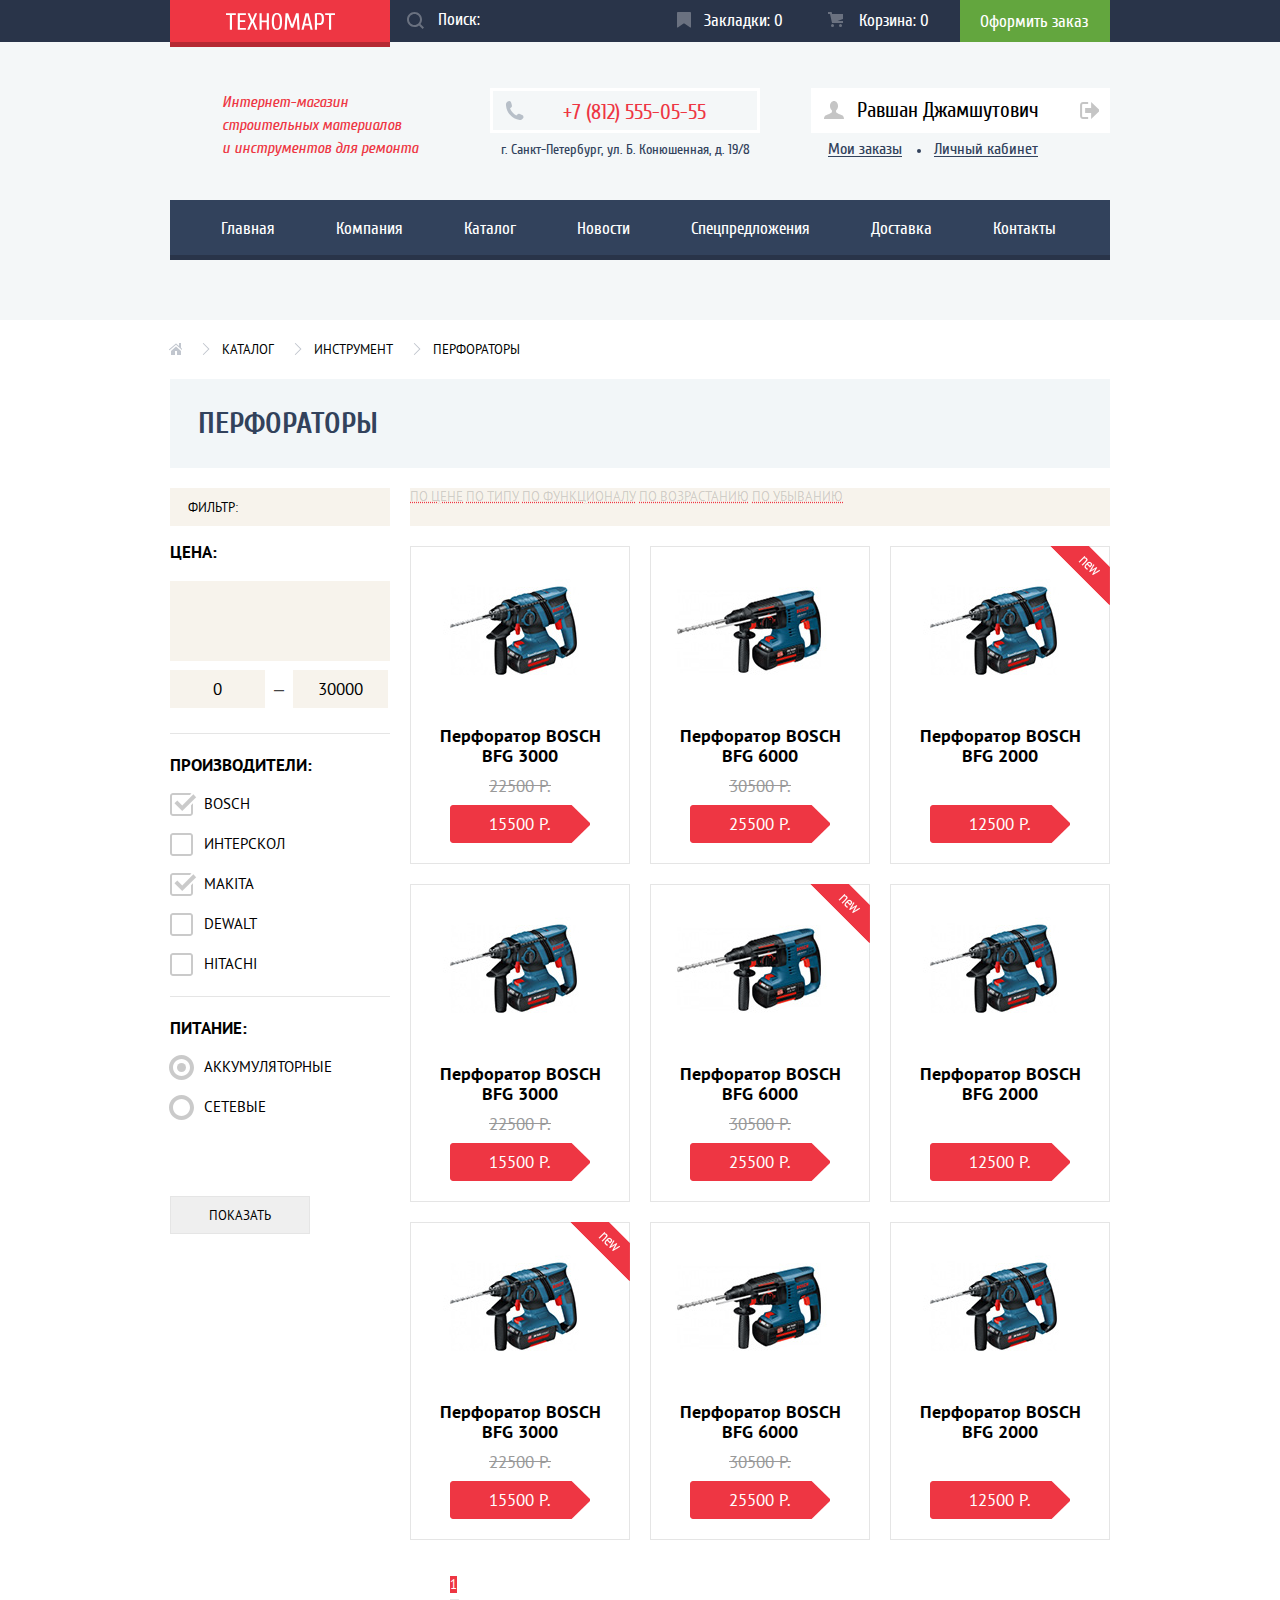
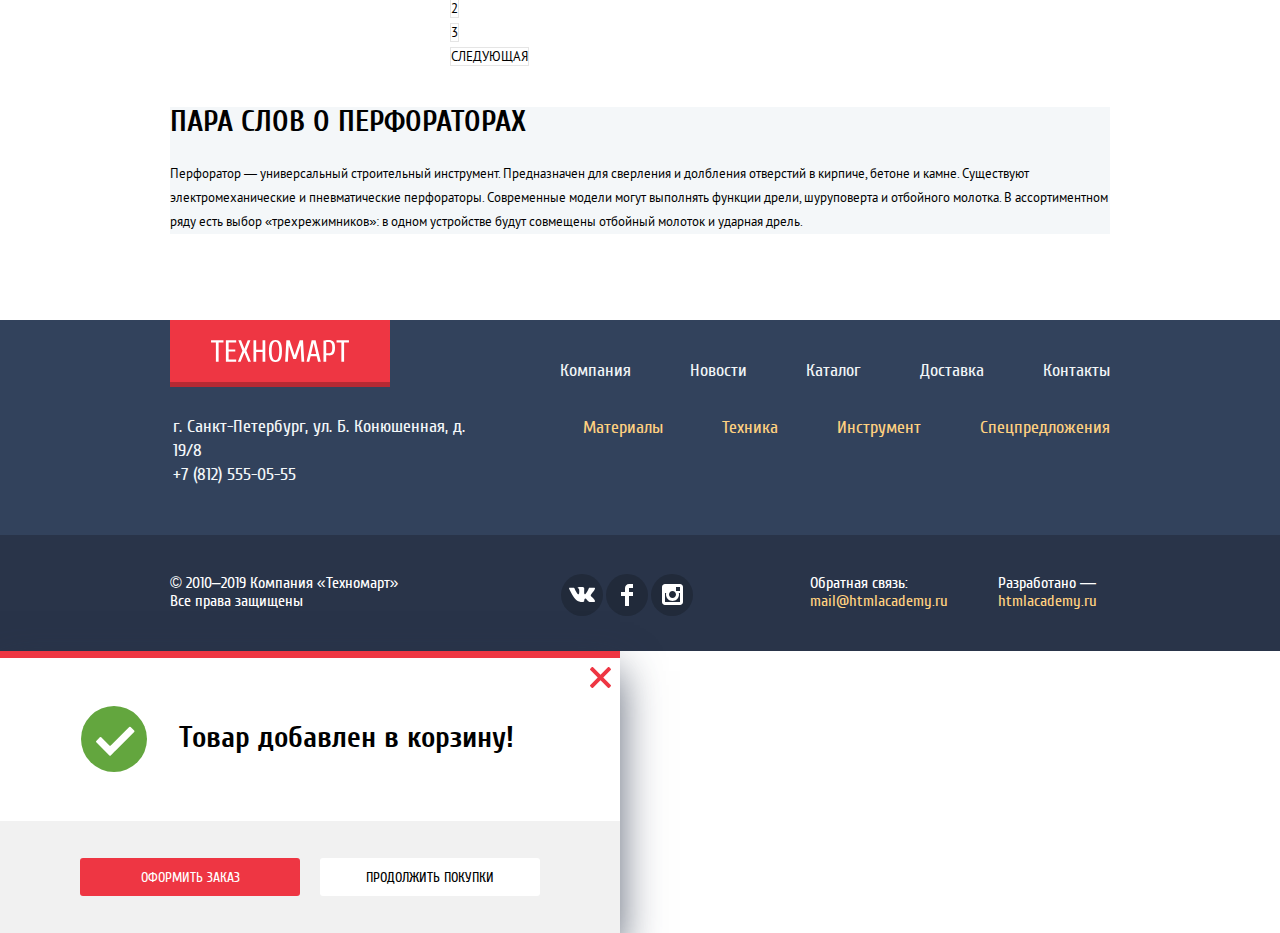
==== inner.html @ 09738af6 "Добавлено оформление декоративных элементов" ====
<!DOCTYPE html>
<html lang="ru">
    <head>
        <meta charset="utf-8">
        <title>HTML Academy: Техномарт</title>
        <link href="css/normalize.css" rel="stylesheet">
        <link href="css/style.css" rel="stylesheet">
    </head>
    <body>
        <header class="main-header">
            <div class="header-wrapper-top">
                <div class="columns container">
                    <a class="logo header-logo" href="index.html"><img class="logo" src="img/logo-technomart.svg" width="109" height="19" alt="Логотип Техномарта"></a>
                
                    <form class="search" action="https://echo.htmlacademy.ru/courses" method="get">
                        <label class="visually-hidden" for="search">Поиск:</label>
                        <input class="search-input" type="text" name="search" id="search" placeholder="Поиск:">
                        <svg class="search-icon" version="1.1" xmlns="http://www.w3.org/2000/svg" xmlns:xlink="http://www.w3.org/1999/xlink" x="0px" y="0px" width="17px"
                            height="17px" viewBox="0 0 17 17" enable-background="new 0 0 17 17" xml:space="preserve">
                            <g id="Layer_1">
                            </g>
                            <g id="Layer_2">
                                <path fill="#ffffff" d="M17,15.586l-3.542-3.542C14.421,10.782,15,9.21,15,7.5C15,3.358,11.643,0,7.5,0C3.358,0,0,3.358,0,7.5
                                C0,11.643,3.358,15,7.5,15c1.71,0,3.282-0.579,4.544-1.542L15.586,17L17,15.586z M2,7.5C2,4.467,4.467,2,7.5,2
                                C10.532,2,13,4.467,13,7.5c0,3.032-2.468,5.5-5.5,5.5C4.467,13,2,10.532,2,7.5z"/>
                            </g>
                        </svg>
                        <button class="visually-hidden" type="submit">Отправить</button>
                    </form>
                
                    <ul class="cart-list">
                        <li class="bookmarks"><a href="#">Закладки: 0</a></li>
                        <li class="cart"><a href="#">Корзина: 0</a></li>
                        <li class="order"><a href="#">Оформить заказ</a></li>
                    </ul>
                </div>
            </div>
            
            <div class="container">
                <div class="header-wrapper-middle">
                    <p class="site-title">Интернет-магазин строительных материалов<br> и инструментов для ремонта</p>
                    <div class="header-contacts">
                        <a class="header-phone-number" href="+78125550555">+7 (812) 555-05-55</a>
                        <p class="header-address">г. Санкт-Петербург, ул. Б. Конюшенная, д. 19/8</p>
                    </div>
                    <div class="user-navigation">
                        <a class="user-login" href="#"><span class="visually-hidden">Войти</span></a>
                        <a class="user-name" href="#">Равшан Джамшутович</a>
                        <a class="user-logout" href="#"><span class="visually-hidden">Выйти</span></a>
                        <a class="header-orders" href="#">Мои заказы</a>
                        <a class="header-account" href="#">Личный кабинет</a>
                    </div>
                </div>
            
                <nav class="main-nav">
                    <ul class="main-nav-list">
                        <li><a href="index.html">Главная</a></li>
                        <li><a href="#">Компания</a></li>
                        <li><a href="inner.html">Каталог</a></li>
                        <li><a href="#">Новости</a></li>
                        <li><a href="#">Спецпредложения</a></li>
                        <li><a href="#">Доставка</a></li>
                        <li><a href="#">Контакты</a></li>
                    </ul>
                </nav>
            </div>
        </header>

        <main class="container">
            <div class="page-title-wrapper">
                <h1 class="page-title">Перфораторы</h1>
                <ul class="breadcrumbs">
                    <li><a class="breadcrumbs-main-page" href="index.html"><span class="visually-hidden">Главная</span></a></li>
                    <li><a href="inner.html">Каталог</a></li>
                    <li><a href="#">Инструмент</a></li>
                    <li class="breadcrumbs-current"><a href="#">Перфораторы</a></li>
                </ul>
            </div>
            
            <div class="columns">
                <section class="filters">
                    <h2 class="visually-hidden">Фильтр товаров</h2>
                    <form class="filter" action="https://echo.htmlacademy.ru/courses" method="get">
                        <p class="filter-title">Фильтр:</p>
                
                        <fieldset>
                            <legend class="filter-price-title">Цена:</legend>
                            <div class="price-range">
                                <div class="price-line"></div>
                                <div class="price-min"></div>
                                <div class="price-max"></div>
                            </div>
                            <input class="price-min" type="text" name="price-min" value="0">
                            <span>&ndash;</span>
                            <input class="price-max" type="text" name="price-max" value="30000">
                        </fieldset>
                        
                        <fieldset>
                            <legend>Производители:</legend>
                            <ul>
                                <li class="filter-option">
                                    <input class="visually-hidden filter-input filter-input-checkbox" id="bosch" type="checkbox" name="bosch" checked> 
                                    <label for="bosch">BOSCH</label>  
                                </li>
                                <li class="filter-option">
                                    <input class="visually-hidden filter-input filter-input-checkbox" id="interskol" type="checkbox" name="interskol">
                                    <label for="interskol">ИНТЕРСКОЛ</label>
                                </li>
                                <li class="filter-option">
                                    <input class="visually-hidden filter-input filter-input-checkbox" id="makita" type="checkbox" name="makita" checked>
                                    <label for="makita">MAKITA</label>
                                </li>
                                <li class="filter-option">
                                    <input class="visually-hidden filter-input filter-input-checkbox" id="dewalt" type="checkbox" name="dewalt">
                                    <label for="dewalt">Dewalt</label>
                                </li>
                                <li class="filter-option">
                                    <input class="visually-hidden filter-input filter-input-checkbox" id="hitachi" type="checkbox" name="hitachi">
                                    <label for="hitachi">Hitachi</label>
                                </li>
                            </ul>
                        </fieldset>
                
                        <fieldset>
                            <legend>Питание:</legend>
                            <ul>
                                <li class="filter-option">
                                    <input class="visually-hidden filter-input filter-input-radio" id="battery" type="radio" name="power" value="battery" checked>
                                    <label for="battery">Аккумуляторные</label>
                                </li>
                                <li class="filter-option">
                                    <input class="visually-hidden filter-input filter-input-radio" id="electric" type="radio" name="power" value="electric">
                                    <label for="electric">Сетевые</label>
                                </li>
                            </ul>
                        </fieldset>
                
                        <button class="filter-button" type="submit">Показать</button>
                    </form>
                </section>

                <section class="catalog">
                    <h2 class="visually-hidden">Список перфораторов</h2>
                    <div class="sort">

                        <a href="#">По цене</a>
                        <a href="#">По типу</a>
                        <a href="#">По функционалу</a>
                        <a href="#">По возрастанию</a>
                        <a href="#">По убыванию</a>
                    </div>

                    <ul class="catalog-items-list">
                        <li class="catalog-item">
                            <h3 class="catalog-item-title">Перфоратор BOSCH BFG 3000</h3>
                            <img src="img/perforator_2.jpg" width="218" height="170" alt="Перфоратор BOSCH BFG 3000">
                            <p class="catalog-item-discount">22500 Р.</p>
                            <p class="catalog-item-price">15500 Р.</p>
                            
                            <div class="actions"> 
                                <a class="buy" href="#">Купить</a>
                                <a class="bookmark" href="#">В закладки</a>
                            </div>
                        </li>
                        <li class="catalog-item">
                            <h3 class="catalog-item-title">Перфоратор BOSCH BFG 6000</h3>
                            <img src="img/perforator_3.jpg" width="218" height="170" alt="Перфоратор BOSCH BFG 6000">
                            <p class="catalog-item-discount">30500 Р.</p>
                            <p class="catalog-item-price">25500 Р.</p>
                            <div class="actions"> 
                                <a class="buy" href="#">Купить</a>
                                <a class="bookmark" href="#">В закладки</a>
                            </div>
                        </li>
                        <li class="catalog-item">
                            <h3 class="catalog-item-title">Перфоратор BOSCH BFG 2000</h3>
                            <img src="img/perforator_4.jpg" width="218" height="170" alt="Перфоратор BOSCH BFG 2000">
                            <p class="catalog-item-discount"></p>
                            <p class="catalog-item-price">12500 Р.</p>
                            <div class="flag-new"></div>
                            <div class="actions"> 
                                <a class="buy" href="#">Купить</a>
                                <a class="bookmark" href="#">В закладки</a>
                            </div>
                        </li>
                        <li class="catalog-item">
                            <h3 class="catalog-item-title">Перфоратор BOSCH BFG 3000</h3>
                            <img src="img/perforator_2.jpg" width="218" height="170" alt="Перфоратор BOSCH BFG 3000">
                            <p class="catalog-item-discount">22500 Р.</p>
                            <p class="catalog-item-price">15500 Р.</p>
                            <div class="actions"> 
                                <a class="buy" href="#">Купить</a>
                                <a class="bookmark" href="#">В закладки</a>
                            </div>
                        </li>
                        <li class="catalog-item">
                            <h3 class="catalog-item-title">Перфоратор BOSCH BFG 6000</h3>
                            <img src="img/perforator_3.jpg" width="218" height="170" alt="Перфоратор BOSCH BFG 6000">
                            <p class="catalog-item-discount">30500 Р.</p>
                            <p class="catalog-item-price">25500 Р.</p>
                            <div class="flag-new"></div>
                            <div class="actions"> 
                                <a class="buy" href="#">Купить</a>
                                <a class="bookmark" href="#">В закладки</a>
                            </div>
                        </li>
                        <li class="catalog-item">
                            <h3 class="catalog-item-title">Перфоратор BOSCH BFG 2000</h3>
                            <img src="img/perforator_4.jpg" width="218" height="170" alt="Перфоратор BOSCH BFG 2000">
                            <p class="catalog-item-discount"></p>
                            <p class="catalog-item-price">12500 Р.</p>
                            <div class="actions"> 
                                <a class="buy" href="#">Купить</a>
                                <a class="bookmark" href="#">В закладки</a>
                            </div>
                        </li>
                        <li class="catalog-item">
                            <h3 class="catalog-item-title">Перфоратор BOSCH BFG 3000</h3>
                            <img src="img/perforator_2.jpg" width="218" height="170" alt="Перфоратор BOSCH BFG 3000">
                            <p class="catalog-item-discount">22500 Р.</p>
                            <p class="catalog-item-price">15500 Р.</p>
                            <div class="flag-new"></div>
                            <div class="actions"> 
                                <a class="buy" href="#">Купить</a>
                                <a class="bookmark" href="#">В закладки</a>
                            </div>
                        </li>
                        <li class="catalog-item">
                            <h3 class="catalog-item-title">Перфоратор BOSCH BFG 6000</h3>
                            <img src="img/perforator_3.jpg" width="218" height="170" alt="Перфоратор BOSCH BFG 6000">
                            <p class="catalog-item-discount">30500 Р.</p>
                            <p class="catalog-item-price">25500 Р.</p>
                            <div class="actions"> 
                                <a class="buy" href="#">Купить</a>
                                <a class="bookmark" href="#">В закладки</a>
                            </div>
                        </li>
                        <li class="catalog-item">
                            <h3 class="catalog-item-title">Перфоратор BOSCH BFG 2000</h3>
                            <img src="img/perforator_4.jpg" width="218" height="170" alt="Перфоратор BOSCH BFG 2000">
                            <p class="catalog-item-discount"></p>
                            <p class="catalog-item-price">12500 Р.</p>
                            <div class="actions"> 
                                <a class="buy" href="#">Купить</a>
                                <a class="bookmark" href="#">В закладки</a>
                            </div>
                        </li>
                    </ul>
                    <ul class="pagination-list">
                        <li class="pagination-item pagination-item-current"><a>1</a></li class="pagination-item">
                        <li class="pagination-item"><a href="#">2</a></li>
                        <li class="pagination-item"><a href="#">3</a></li>
                        <li class="pagination-item"><a href="#">Следующая</a></li>
                    </ul>
                </section>
            </div>
            
            <section class="about-product">
                <h2>Пара слов о перфораторах</h2>
                <p>
                    Перфоратор — универсальный строительный инструмент. Предназначен для сверления и долбления отверстий в кирпиче, бетоне и камне.
                    Существуют электромеханические и пневматические перфораторы. Современные модели могут выполнять функции дрели, 
                    шуруповерта и отбойного молотка. В ассортиментном ряду есть выбор «трехрежимников»: в одном устройстве будут совмещены отбойный молоток и ударная дрель.
                </p>
            </section>
        </main>

        <footer class="main-footer">
            <div class="main-footer-wrapper container">
                <div class="footer-wrapper-top">
                    <img class="logo footer-logo" src="img/logo-technomart.svg" width="138" height="23" alt="Логотип Техномарта">
                    <ul class="footer-navigation">
                        <li><a href="#">Компания</a></li>
                        <li><a href="#">Новости</a></li>
                        <li><a href="inner.html">Каталог</a></li>
                        <li><a href="#">Доставка</a></li>
                        <li><a href="#">Контакты</a></li>
                    </ul>
                </div>
            
                <div class="footer-wrapper-middle">
                    <p class="footer-contacts">
                        г. Санкт-Петербург, ул. Б. Конюшенная, д. 19/8<br>
                        <a href="+78125550555">+7 (812) 555-05-55</a>
                    </p>
                    <ul class="footer-offers">
                        <li><a href="#">Материалы</a></li>
                        <li><a href="#">Техника</a></li>
                        <li><a href="#">Инструмент</a></li>
                        <li><a href="#">Спецпредложения</a></li>
                    </ul>
                </div>
            </div>
            
            <div class="footer-wrapper-bottom">
                <div class="container">
                    <p class="footer-copyright">
                        © 2010–2019 Компания «Техномарт»
                        Все права защищены
                    </p>
                    <ul class="footer-social-list">
                        <li>
                            <a class="social-button" href="#">
                                <span class="visually-hidden">Вконтакте</span>
                                <svg version="1.1" id="Layer_1" xmlns="http://www.w3.org/2000/svg" xmlns:xlink="http://www.w3.org/1999/xlink" x="0px" y="0px"
                                    width="26px" height="15px" viewBox="0 0 26 15" enable-background="new 0 0 26 15" xml:space="preserve">
                                    <path fill="#FFFFFF" d="M16.138,11.51c0.956-0.309,2.18,2.04,3.483,2.939c0.978,0.681,1.727,0.534,1.727,0.534l3.473-0.05
                                    c0,0,1.815-0.112,0.957-1.554c-0.071-0.12-0.503-1.069-2.585-3.022c-2.177-2.043-1.882-1.712,0.739-5.244
                                    c1.597-2.153,2.236-3.468,2.036-4.028c-0.192-0.539-1.365-0.399-1.365-0.399L20.69,0.713c-0.381,0.001-0.704,0.119-0.851,0.515
                                    c-0.003,0.004-0.621,1.666-1.445,3.079c-1.741,2.989-2.436,3.148-2.724,2.961c-0.661-0.433-0.494-1.737-0.494-2.664
                                    c0-2.897,0.432-4.105-0.846-4.417c-0.427-0.104-0.739-0.172-1.828-0.182c-1.392-0.021-2.574,0-3.244,0.329
                                    c-0.445,0.223-0.786,0.712-0.579,0.74c0.26,0.035,0.843,0.16,1.155,0.586c0.401,0.552,0.389,1.789,0.389,1.789
                                    s0.229,3.411-0.54,3.834c-0.528,0.29-1.25-0.302-2.803-3.016C6.087,2.879,5.488,1.345,5.488,1.345S5.372,1.06,5.162,0.904
                                    C4.912,0.719,4.562,0.66,4.562,0.66L0.848,0.684c0,0-0.558,0.016-0.763,0.262C-0.097,1.164,0.07,1.614,0.07,1.614
                                    s2.909,6.881,6.203,10.347c3.02,3.182,6.452,2.971,6.452,2.971h1.555c0,0,0.469-0.054,0.709-0.312
                                    c0.224-0.24,0.214-0.691,0.214-0.691S15.172,11.82,16.138,11.51z"/>
                                </svg>
                            </a>
                        </li>
                        <li>
                            <a class="social-button" href="#">
                                <span class="visually-hidden">Фейсбук</span>
                                <svg version="1.1" id="Layer_2" xmlns="http://www.w3.org/2000/svg" xmlns:xlink="http://www.w3.org/1999/xlink" x="0px" y="0px"
                                    width="12px" height="22px" viewBox="0 0 12 22" enable-background="new 0 0 12 22" xml:space="preserve">
                                    <path fill="#FFFFFF" d="M12,4V0H8C5.791,0,4,1.791,4,4v4H0v4h4v10h4V12h4V8H8V4H12z"/>
                                </svg>
                            </a>
                        </li>
                        <li>
                            <a class="social-button" href="#">
                                <span class="visually-hidden">Инстаграм</span>
                                <svg version="1.1" id="Layer_1" xmlns="http://www.w3.org/2000/svg" xmlns:xlink="http://www.w3.org/1999/xlink" x="0px" y="0px"
                                        width="21px" height="21px" viewBox="0 0 21 21" enable-background="new 0 0 21 21" xml:space="preserve">
                                    <path fill="#FFFFFF" d="M18,0H3C1.35,0,0,1.35,0,3v15c0,1.65,1.35,3,3,3h15c1.65,0,3-1.35,3-3V3C21,1.35,19.65,0,18,0z M10.5,7
                                        c1.93,0,3.5,1.57,3.5,3.5S12.43,14,10.5,14S7,12.43,7,10.5S8.57,7,10.5,7z M18,18H3V9h1.181C4.067,9.482,4,9.983,4,10.5
                                        c0,3.59,2.91,6.5,6.5,6.5s6.5-2.91,6.5-6.5c0-0.517-0.066-1.018-0.181-1.5H18V18z M18,7h-4V3h4V7z"/>
                                </svg>
                            </a>
                        </li>
                    </ul>
                    <div class="columns">
                        <p class="footer-email">
                            Обратная связь:
                            <a class="footer-email" href="mailto:mail@htmlacademy.ru">mail@htmlacademy.ru</a>
                        </p>
                        <p class="footer-created">
                            Разработано —
                            <a class="footer-created" href="https://htmlacademy.ru/intensive/htmlcss">htmlacademy.ru</a>
                        </p>
                    </div>
                </div>
            </div>
        </footer>

        <section class="product-added">
            <h2>Товар добавлен в корзину!</h2>
            <div class="product-added-buttons">
                <a class="order-button" href="#">Оформить заказ</a>
                <a class="continue-button" href="#">Продолжить покупки</a>
            </div>
            <button class="close-button" type="button">
                <span class="visually-hidden">Закрыть</span>
            </button>
        </section>
    </body>
</html>
---- css/style.css ----
body {
    margin: 0;
    padding: 0;
  
    font-family: "PT Sans", Arial, sans-serif;
    font-size: 13px;
    line-height: 24px;
    color: #000000;
    
    background-color: #ffffff;
}

a {
    text-decoration: none;
}

img {
    max-width: 100%;
    height: auto;
}

.button {
    font-family: "Cuprum", Arial, sans-serif;
    font-size: 14px;
    line-height: 18px;
    text-align: center;
    color: #ffffff;
    text-transform: uppercase;
  
    background-color: #ee3643;
    border: none;
    border-radius: 3px;
}

.button:hover,
.button:focus {
    background-color: #ca2c37;
}

.button:active {
    background-color: #ba2732;
}

.visually-hidden:not(:focus):not(:active),
input[type="checkbox"].visually-hidden,
input[type="radio"].visually-hidden {
    position: absolute;

    width: 1px;
    height: 1px;
    margin: -1px;
    padding: 0;

    border: 0;
    
    clip: rect(0 0 0 0);
    overflow: hidden;
}

.main-header {
    display: flex;
    flex-direction: column;
    justify-content: space-between;

    font-family: "Cuprum", Arial, sans-serif;
    font-size: 17px;
    line-height: 18px;
    color: #ffffff;

    background-color: #f4f7f8;
}

.container {
    width: 940px;
    margin: 0 auto;
    padding: 0 10px;
}

.columns {
    display: flex;
    justify-content: space-between;
}

.header-wrapper-top {
    min-height: 42px;
    margin-bottom: 46px;

    background-color: #293449;
}

.header-logo {
    width: 220px;
    height: 29px;
    padding-top: 13px;

    text-align: center;

    background-color: #ee3643;
    box-shadow: 0px 5px 0 0 #b52933;
}

.header-logo:hover,
.header-logo:focus {
    background-color: #ca2c37;
    box-shadow: 0px 5px 0 0 #9a212a;
}

.header-logo:active {
    background-color: #ba2732;
    box-shadow: 0px 5px 0 0 #8e1e26;
}

.search {
    position: relative;

    flex-grow: 1;

    background-color: #293449;
}

.search-icon {
    position: absolute;
    top: 12px;
    left: 17px;

    opacity: 0.3;
}

.search-input:hover ~ .search-icon {
    opacity: 1;
}

.search-input:focus ~ .search-icon path,
.search-input:active ~ .search-icon path {
    fill: #ee3643;
    opacity: 1;
} 

.search input[type="text"]::placeholder {
    color: #ffffff;
}

.search input[type="text"] {
    display: block;
    box-sizing: border-box;
    width: 100%;
    min-height: 40px;
    padding-left: 48px;

    background-color: #293449;
    border: none;
    outline: 0;
}

.search input[type="text"]:hover {
    background-color: #212a3a;
}

.search input[type="text"]:focus,
.search input[type="text"]:active {
    color: #000000;

    background-color: #ffffff;
}

.cart-list {
    display: flex;
    flex-wrap: wrap;
    width: 450px;
    margin: 0;
    margin-left: auto;
    padding: 0;
    
    list-style: none;
}

.cart-list a {
    color: #ffffff;
}

.bookmarks,
.cart {
    width: 150px;
}

.bookmarks--active,
.cart--active {
    background-color: #ee3643;
}

.bookmarks a,
.cart a {
    position: relative;

    display: block;
    box-sizing: border-box;
    width: 100%;
    padding-top: 12px;
    padding-bottom: 12px;
    padding-left: 44px;
}

.cart a {
    padding-left: 49px;
}

.bookmarks a:hover,
.bookmarks a:focus,
.cart a:hover,
.cart a:focus {
    background-color: #212a3a;
}

.bookmarks a:active,
.cart a:active {
    color: rgba(255, 255, 255, 0.6);

    background-color: #161d29;
}

.bookmarks a::before,
.cart a::before {
    content: "";

    position: absolute;
    
    opacity: 0.3;
}

.bookmarks a::before {
    left: 17px;

    width: 14px;
    height: 16px;
    
    background-image: url("../img/icon-bookmark.svg");
    background-position: 0 0;
    background-repeat: no-repeat;
}

.cart a::before {
    left: 18px;

    width: 15px;
    height: 15px;
    
    background-image: url("../img/icon-cart.svg");
    background-position: 0 0;
    background-repeat: no-repeat;
}

.bookmarks a:hover::before,
.bookmarks a:focus::before,
.cart a:hover::before,
.cart a:focus::before {
    opacity: 1;
}


.bookmarks a:active::before,
.cart a:active::before {
    opacity: 0.5;
}

.order {
    width: 150px;
    margin-left: auto;
}

.order a {
    display: block;
    box-sizing: border-box;
    width: 100%;
    padding-top: 13px;
    padding-right: 22px;
    padding-bottom: 11px;
    padding-left: 20px;

    text-align: center;

    background-color: #63a63e;
}

.order a:hover,
.order a:focus {
    background-color: #5fbb2d;
}

.order a:active {
    color: rgba(255, 255, 255, 0.5);

    background-color: #518534;
}

.header-wrapper-middle {
    display: flex;
    margin-bottom: 40px;
}

.site-title {
    width: 198px;
    margin: 0;
    margin-top: 3px;
    margin-right: 70px;
    margin-left: 52px;
    padding: 0;

    font-style: italic;
    font-size: 16px;
    line-height: 23px;
    color: #ee3643;
}

.header-contacts {
    width: 270px;
}

.header-phone-number {
    position: relative;

    display: block;
    width: 194px;
    padding-top: 11px;
    padding-bottom: 7px;
    padding-left: 70px;

    font-size: 21px;
    line-height: 21px;
    color: #ee3643;
    
    border: 3px solid #ffffff;
}

.header-phone-number::before {
    content: "";

    position: absolute;
    top: 10px;
    left: 12px;

    width: 19px;
    height: 19px;
    

    background-image: url("../img/icon-phone.svg");
    background-position: 0 0;
    background-repeat: no-repeat;
}

.header-address {
    margin: 0;
    margin-top: 8px;

    font-size: 14px;
    text-align: center;
    color: #32425c;
}

.user-login-list {
    display: flex;
    flex-wrap: wrap;
    width: 281px;
    margin: 0;
    margin-bottom: auto;
    margin-left: auto;
    padding: 0;

    list-style: none;
}

.user-login-list li {
    margin-bottom: 10px;
}

.user-login-list .login {
    position: relative;

    width: 121px;
    margin-right: 10px;

    background-color: #ffffff;
}

.user-login-list .logon {
    width: 150px;

    background-color: #ffffff;
}

.user-login-list a {
    display: block;
    box-sizing: border-box;
    width: 100%;
    padding-top: 12px;
    padding-bottom: 12px;
    
    font-size: 21px;
    line-height: 21px;
    color: #000000;   
}

.login-link {
    padding-left: 48px;
}

.logon-link {
    text-align: center;
}

.user-login-list a:hover,
.user-login-list a:focus {
    color: #ee3643;
}

.user-login-list a:active {
    color: rgba(0, 0, 0, 0.3);
}

.login-icon {
    position: absolute;
    top: 14px;
    left: 14px;

    width: 20px;
    height: 17px;
}

.login-link:hover ~ .login-icon path,
.login-link:hover ~ .login-icon polygon,
.login-link:focus ~ .login-icon polygon,
.login-link:focus ~ .login-icon path {
    fill: #32425c;
}

.login-link:active ~ .login-icon path,
.login-link:active ~ .login-icon polygon{
    fill: #c5c5c5;    
}

.user-navigation {
    position: relative;

    width: 299px;
    margin-left: auto;
}

.user-login {
    position: absolute;
    top: 13px;
    left: 13px;
    z-index: 1;

    display: block;
    width: 20px;
    height: 18px;

    background-image: url("data:image/svg+xml,%3Csvg version='1.1' id='Layer_2' xmlns='http://www.w3.org/2000/svg' xmlns:xlink='http://www.w3.org/1999/xlink' x='0px' y='0px' width='20px' height='18px' viewBox='0 0 20 18' enable-background='new 0 0 20 18' xml:space='preserve'%3E%3Cpath fill='%23c5c5c5' d='M17.881,14.166c-2.144-0.735-4.256-1.666-5.207-2.39c-0.657-0.501-0.77-1.618-0.517-2.415 c1.118-0.903,1.864-2.477,1.864-4.278C14.021,2.276,12.221,0,10,0S5.979,2.276,5.979,5.083c0,1.801,0.746,3.374,1.863,4.277 c0.253,0.798,0.141,1.915-0.517,2.416c-0.95,0.724-3.063,1.654-5.207,2.39S0,18,0,18h20C20,18,20.025,14.901,17.881,14.166z'/%3E%3C/svg%3E");
    background-position: 0 0;
    background-repeat: no-repeat;
}

.user-login:hover,
.user-login:focus {
    background-image: url("data:image/svg+xml,%3Csvg version='1.1' id='Layer_2' xmlns='http://www.w3.org/2000/svg' xmlns:xlink='http://www.w3.org/1999/xlink' x='0px' y='0px' width='20px' height='18px' viewBox='0 0 20 18' enable-background='new 0 0 20 18' xml:space='preserve'%3E%3Cpath fill='%2332425C' d='M17.881,14.166c-2.144-0.735-4.256-1.666-5.207-2.39c-0.657-0.501-0.77-1.618-0.517-2.415 c1.118-0.903,1.864-2.477,1.864-4.278C14.021,2.276,12.221,0,10,0S5.979,2.276,5.979,5.083c0,1.801,0.746,3.374,1.863,4.277 c0.253,0.798,0.141,1.915-0.517,2.416c-0.95,0.724-3.063,1.654-5.207,2.39S0,18,0,18h20C20,18,20.025,14.901,17.881,14.166z'/%3E%3C/svg%3E");
    
}


.user-login:active {
    background-image: url("data:image/svg+xml,%3Csvg version='1.1' id='Layer_2' xmlns='http://www.w3.org/2000/svg' xmlns:xlink='http://www.w3.org/1999/xlink' x='0px' y='0px' width='20px' height='18px' viewBox='0 0 20 18' enable-background='new 0 0 20 18' xml:space='preserve'%3E%3Cpath fill='%23c5c5c5' d='M17.881,14.166c-2.144-0.735-4.256-1.666-5.207-2.39c-0.657-0.501-0.77-1.618-0.517-2.415 c1.118-0.903,1.864-2.477,1.864-4.278C14.021,2.276,12.221,0,10,0S5.979,2.276,5.979,5.083c0,1.801,0.746,3.374,1.863,4.277 c0.253,0.798,0.141,1.915-0.517,2.416c-0.95,0.724-3.063,1.654-5.207,2.39S0,18,0,18h20C20,18,20.025,14.901,17.881,14.166z'/%3E%3C/svg%3E");
    
}

.user-name {
    display: block;
    box-sizing: border-box;
    min-width: 299px;
    min-height: 45px;
    margin-bottom: 6px;
    padding-top: 12px;
    padding-bottom: 11px;
    padding-left: 46px;
    
    font-size: 21px;
    line-height: 21px;
    color: #000000;

    background-color: #ffffff;
}

.user-name:focus,
.user-name:active {
    color: rgba(0, 0, 0, 0.3);
}

.user-logout {
    position: absolute;
    top: 14px;
    right: 11px;
    z-index: 1;

    display: block;
    width: 20px;
    height: 18px;

    background-image: url("data:image/svg+xml,%3Csvg xmlns='http://www.w3.org/2000/svg' width='21' height='17' viewBox='0 0 21 17'%3E%3Cg fill='%23c5c5c5'%3E%3Cpath fill='%23c5c5c5' d='M21 8.5L12.125 0v6h-6v5h6v6z'/%3E%3Cpath fill='%23c5c5c5' d='M3.106 13.952V3.048c.018-.376.171-1.057 1.01-1.057h5.027V0H4.116C1.938 0 1.112 1.81 1.087 3.027v10.946C1.112 15.189 1.938 17 4.116 17h5.027v-1.99H4.116c-.839 0-.992-.683-1.01-1.058z'/%3E%3C/g%3E%3C/svg%3E%0A");
    background-position: 0 0;
    background-repeat: no-repeat;
}

.user-logout:hover,
.user-logout:focus {
    background-image: url("data:image/svg+xml,%3Csvg xmlns='http://www.w3.org/2000/svg' width='21' height='17' viewBox='0 0 21 17'%3E%3Cg fill='%2332425C'%3E%3Cpath fill='%2332425C' d='M21 8.5L12.125 0v6h-6v5h6v6z'/%3E%3Cpath fill='%2332425C' d='M3.106 13.952V3.048c.018-.376.171-1.057 1.01-1.057h5.027V0H4.116C1.938 0 1.112 1.81 1.087 3.027v10.946C1.112 15.189 1.938 17 4.116 17h5.027v-1.99H4.116c-.839 0-.992-.683-1.01-1.058z'/%3E%3C/g%3E%3C/svg%3E%0A");
}

.user-logout:active {
    background-image: url("data:image/svg+xml,%3Csvg xmlns='http://www.w3.org/2000/svg' width='21' height='17' viewBox='0 0 21 17'%3E%3Cg fill='%23c5c5c5'%3E%3Cpath fill='%23c5c5c5' d='M21 8.5L12.125 0v6h-6v5h6v6z'/%3E%3Cpath fill='%23c5c5c5' d='M3.106 13.952V3.048c.018-.376.171-1.057 1.01-1.057h5.027V0H4.116C1.938 0 1.112 1.81 1.087 3.027v10.946C1.112 15.189 1.938 17 4.116 17h5.027v-1.99H4.116c-.839 0-.992-.683-1.01-1.058z'/%3E%3C/g%3E%3C/svg%3E%0A");
}

.header-orders,
.header-account {
    position: relative;

    display: inline-block;
    vertical-align: middle;
    margin-top: 2px;
    margin-right: 11px;
    margin-left: 17px;

    font-size: 16px;
    line-height: 14px;
    color: #32425c;
    /* text-decoration: underline; */
    border-bottom: 1px solid #32425c;
}

.header-orders:hover,
.header-orders:focus,
.header-account:hover,
.header-account:focus {
    color: #ee3643;
    border-bottom: 1px solid #ee3643;
}

.header-orders:active,
.header-account:active {
    color: rgba(50, 66, 92, 0.3);
    border-bottom: 1px solid rgba(50, 66, 92, 0.3);
}

.header-orders::after {
    content: "";

    position: absolute;
    top: 7px;
    right: -19px;

    width: 4px;
    height: 4px;

    background-color: #32425c;
    border-radius: 50%;

}

.main-nav {
    margin-bottom: 60px;

    background-color: #32425c;
    box-shadow: 0px -5px 0 0 #293449 inset;
}

.main-nav-list {
    display: flex;
    justify-content: space-between;
    margin: 0;
    padding: 0;
    padding-right: 23px;
    padding-left: 20px;

    list-style: none;
}

.main-nav-list li {
    flex-grow: 1;
    flex-shrink: 1;
    flex-basis: auto;
}

.main-nav-list a {
    display: block;
    width: 100%;
    padding-top: 20px;
    padding-bottom: 22px;

    text-align: center;
    color: #ffffff;
}

.main-nav-list li:hover,
.main-nav-list li:focus {
    background-color: #293449;
}

.main-nav-list li:active {
    color: rgba(255, 255, 255, 0.5);

    background-color: #1d2739;
}

.promo {
    font-family: "Cuprum", Arial, sans-serif;
    color: #ffffff;
}

.promo-list {
    list-style: none;
}

.promo-item {
    width: 300px;
    height: 123px;

    font-weight: bold;
    font-size: 24px;
    line-height: 30px;   
}

.promo-item a{
    vertical-align: middle;

    font-size: 14px;
    line-height: 18px;
    text-align: center;
    color: #ffffff;
    text-transform: uppercase;
    
    background-color: rgba(0, 0, 0, 0.1);
    border-radius: 2px;
}

.promo-materials {
    background-color: #ffbf47;
    background-image: url("../img/icon-1.svg");
    background-position: 0 50px;
    background-repeat: no-repeat;
}

.promo-instrument {
    background-color: #3bbce3;
    background-image: url("../img/icon-2.svg");
    background-position: 0 50px;
    background-repeat: no-repeat;
}

.promo-for-build {
    background-color: #dc91d8;
    background-image: url("../img/icon-3.svg");
    background-position: 0 50px;
    background-repeat: no-repeat;
}

.promo-sale {
    background-color: #8ed78f;
    background-image: url("../img/icon-4.svg");
    background-position: 0 50px;
    background-repeat: no-repeat;
}

.promo-delivery {
    background-color: #ffc047;
    background-image: url("../img/icon-5.svg");
    background-position: 0 50px;
    background-repeat: no-repeat;
}

.slide {
    font-family: "Cuprum", Arial, sans-serif;
    color: #ffffff;

    background-color: #685c53;
}

.slide h3 {
    font-weight: bold;
    font-size: 36px;
    line-height: 36px;
    text-transform: uppercase;
}

.slide p {
    font-size: 18px;
}

.popular-products h2,
.popular-vendors h2 {
    font-family: "Cuprum", Arial, sans-serif;
    font-size: 30px;
    line-height: 30px;
    color: #32425c;
    text-transform: uppercase;

    background-color: #f9f5f0;
}

.popular-vendors-list {
    list-style: none;
}

.popular-vendor-item {
    border: 1px solid #e5e5e5;
}
.popular-vendor-item:hover,
.popular-vendor-item:focus {
    box-shadow: 0px 10px 25px 0 rgba(41, 52, 73, 0.5);
}

.popular-vendor-item:active {
    box-shadow: 0px 4px 10px 0 rgba(41, 52, 73, 0.5);
}

.popular-vendor-item:active img {
    opacity: 0.3;
}

.services {
    margin-bottom: 82px;

    background-color: #f4f7f9;
}

.services h2 {
    font-family: "Cuprum", Arial, sans-serif;
    font-size: 30px;
    line-height: 30px;
    text-transform: uppercase;
}

.services-list {
    width: 240px;

    list-style: none;
}

.services-item {
    vertical-align: middle;

    font-family: "Cuprum", Arial, sans-serif;
    font-weight: bold;
    font-size: 21px;
    line-height: 30px;
    text-align: center;
    color: #ffffff;

    background-color: #32425c;
}

.services-item:hover,
.services-item:focus {
    background-color: #293449;
}

.services-item:active {
    color: #32425c;

    background-color: #ffffff;
}

.service-wrapper-delivery {
    background-image: url("../img/delivery.png");
    background-position: 0 0;
    background-repeat: no-repeat;
}

.service-wrapper-guarantee {
    background-image: url("../img/guarantee.png");
    background-position: 0 0;
    background-repeat: no-repeat;
}

.service-wrapper-credit {
    background-image: url("../img/credit.png");
    background-position: 0 0;
    background-repeat: no-repeat;
}

.services h3 {
    font-family: "Cuprum", Arial, sans-serif;
    font-size: 36px;
    line-height: 36px;
    color: #32425c;
    text-transform: uppercase;
}

.delivery {
    width: 520px;
}

.delivery h2{
    margin: 0;
    margin-bottom: 26px;

    font-family: "Cuprum", Arial, sans-serif;
    font-size: 30px;
    line-height: 30px;
    text-transform: uppercase;
}

.delivery p {
    margin: 0;
    vertical-align: bottom;
}

.delivery p:first-of-type {
    margin-bottom: 24px;
}

.delivery-list {
    margin: 0;
    margin-top: 21px;
    margin-bottom: 36px;

    list-style: none;
}

.delivery li {
    margin-bottom: 20px;

    font-family: "Cuprum", Arial, sans-serif;
    font-size: 18px;
    line-height: 20px;
}

.delivery .button {
    display: block;
    width: 220px;
    min-height: 27px;
    padding-top: 11px;
}

.contacts {
    width: 300px;
}

.contacts h2 {
    margin: 0;
    margin-bottom: 27px;

    font-family: "Cuprum", Arial, sans-serif;
    font-size: 30px;
    line-height: 30px;
    color: #000000;
    text-transform: uppercase;
}

.contacts p {
    margin: 0;
    margin-bottom: 30px;
}

.contacts img {
    display: block;
}

.contacts .button {
    width: 300px;
    min-height: 38px;
    margin-top: 40px;
    padding: 0;
}

.page-title-wrapper {
    display: flex;
    flex-direction: column;

    margin-bottom: 20px;
}

.page-title {
    order: 1;

    margin: 0;
    padding: 30px 28px 29px;

    font-family: "Cuprum", Arial, sans-serif;
    font-size: 30px;
    line-height: 30px;
    color: #32425c;
    text-transform: uppercase;

    background-color: #f2f6f8;
}

.breadcrumbs {
    display: flex;
    justify-content: flex-start;
    flex-wrap: wrap;
    margin: 0;
    margin-top: 18px;
    margin-bottom: 17px;
    padding: 0;
    
    list-style: none;
}

.breadcrumbs li {
    position: relative;

    margin-right: 40px;
}

.breadcrumbs li:last-child {
    margin-right: 0;
}

.breadcrumbs li::after {
    content: "";

    position: absolute;
    top: 5px;
    right: -28px;

    width: 8px;
    height: 12px;

    background-image: url("../img/icon-right-small.svg");
    background-position: 0 0;
    background-repeat: no-repeat;
}

.breadcrumbs a {
    line-height: 18px;
    color: #000000;
    text-transform: uppercase;
}

.breadcrumbs-main-page {
    display: block;
    width: 14px;
    height: 12px;
    margin-top: 5px;
    margin-left: -2px;

    font-size: 0px;
    
    background-image: url("../img/icon-home.svg");
    background-position: 0 0;
    background-repeat: no-repeat;
}

.breadcrumbs-current::after {
    display: none;
}

.filters {
    width: 220px;
}

.filter-title {
    min-height: 27px;
    margin: 0;
    margin-bottom: 11px;
    padding-top: 11px;
    padding-left: 18px;
    
    line-height: 18px;
    text-transform: uppercase;

    background-color: #f7f3ec;
}

.filter fieldset {
    margin: 0;
    margin-bottom: 16px;
    padding: 0;

    border: none;
    border-bottom: 1px solid #e5e5e5;
}

.filter fieldset:last-of-type {
    margin-bottom: 57px;

    border: none;
}

.filter legend {
    margin-bottom: 14px;

    font-weight: bold;
    font-size: 17px;
    line-height: 30px;
    text-transform: uppercase;
}

.filter .filter-price-title {
    margin-bottom: 10px;
}

.price-range {
    width: 220px;
    height: 80px;
    margin-top: 4px;
    margin-bottom: 9px;

    background-color: #f7f3ec;
}

input.price-min,
input.price-max {
    width: 95px;
    min-height: 38px;
    margin-bottom: 25px;
    padding: 0;
    
    font-size: 17px;
    line-height: 18px;
    text-align: center;

    background-color: #f7f3ec;
    border: none;
}

.price-min + span {
    margin-right: 6px;
    margin-left: 6px;

    font-size: 18px;
    line-height: 18px;
    color: #444444;
}

.filter ul {
    margin: 0;
    padding: 0;

    font-size: 15px;
    line-height: 20px;

    list-style: none;
}

.filter-option {
    margin-bottom: 20px;
    padding-left: 34px;

    text-transform: uppercase;
}

.filter-option:last-child {
    margin-bottom: 22px;
}

.filter-option label {
    position: relative;

    display: block;

    cursor: pointer;
    user-select: none;
}

.filter-input:disabled + label {
    opacity: 0.4;
}

.filter-input-checkbox + label::before {
    content: "";

    position: absolute;
    top: -1px;
    left: -34px;

    width: 23px;
    height: 23px;

    background-image: url("../img/checkbox-off.svg");
    background-position: 0 0;
    background-repeat: no-repeat;
    opacity: 0.7;
}

.filter-input-checkbox:checked + label::before {
    content: "";

    position: absolute;
    top: -1px;
    left: -34px;

    width: 27px;
    height: 23px;

    background-image: url("../img/checkbox-on.svg");
    background-position: 0 0;
    background-repeat: no-repeat;
    opacity: 0.7;
}

.filter-input-radio + label::before {
    content: "";

    position: absolute;
    top: -2px;
    left: -35px;

    width: 25px;
    height: 25px;

    background-image: url("../img/radio-off.svg");
    background-position: 0 0;
    background-repeat: no-repeat;
    opacity: 0.7;
}

.filter-input-radio:checked + label::before {
    content: "";
    position: absolute;
    top: -2px;
    left: -35px;

    width: 25px;
    height: 25px;

    background-image: url("../img/radio-on.svg");
    background-position: 0 0;
    background-repeat: no-repeat;
    opacity: 0.7;
}

.filter-input-checkbox:disabled + label::before,
.filter-input-checkbox:checked:disabled + label::before,
.filter-input-radio:disabled + label::before,
.filter-input-radio:checked:disabled + label::before {
    opacity: 0.3;
}

.filter-input-checkbox:hover + label::before,
.filter-input-checkbox:focus + label::before,
.filter-input-checkbox:checked:hover + label::before,
.filter-input-checkbox:checked:focus + label::before,
.filter-input-radio:hover + label::before,
.filter-input-radio:focus + label::before,
.filter-input-radio:checked:hover + label::before,
.filter-input-radio:checked:focus + label::before {
    opacity: 1;
}

.filter-button {
    box-sizing: border-box;
    width: 140px;
    padding-top: 10px;
    padding-bottom: 8px;

    line-height: 18px;
    text-transform: uppercase;

    border: 1px solid #e5e5e5;
}

.sort {
    min-height: 38px;
    margin-bottom: 20px;

    line-height: 18px;
    text-transform: uppercase;

    background-color: #f7f3ec;
}

.sort p {
    margin: 0;
}

.sort a {
    text-decoration: underline;
    text-decoration-style: dotted;
    text-decoration-color: #ee3643;
    color: rgba(0, 0, 0, 0.18);
}

.sort a:hover,
.sort a:focus {
    color: #000000;
    text-decoration-style: solid;

}

.sort a:active {
    color: #ee3643;
    text-decoration: none;
}

.catalog {
    width: 700px;
}

.catalog-items-list {
    display: flex;
    flex-wrap: wrap;
    margin: 0;
    padding: 0;

    list-style: none;
}

.catalog-item {
    position: relative;

    display: flex;
    flex-direction: column;
    width: 218px;
    margin-right: 20px;
    margin-bottom: 20px;

    border: 1px solid #e5e5e5;
}

.catalog-item:nth-child(3n) {
    margin-right: 0;
}

.catalog-item:hover {
    box-shadow: 0px 10px 25px 0 rgba(41, 52, 73, 0.5);;
}

.catalog-item-title {
    min-height: 40px;
    margin: 0;
    margin-top: 9px;
    margin-bottom: 11px;
    padding: 0 25px;

    font-size: 18px;
    line-height: 20px;
    text-align: center;
}

.catalog-item img {
    order: -1;
    width: 218px;
    height: 170px;
} 

.catalog-item-discount,
.catalog-item-price {
    margin: 0;

    font-size: 17px;
    line-height: 18px;
    text-align: center;
}

.catalog-item-discount {
    min-height: 20px;
    
    color: #999999;
    text-decoration: line-through;
}

.catalog-item-price {
    position: relative;

    width: 80px;
    margin: 8px auto;
    margin-bottom: 20px;
    padding: 10px 30px;

    color: #ffffff;

    background-image: url("../img/red-button.svg");
    background-position: 0 0;
    background-repeat: no-repeat;
}

.catalog-item .flag-new {
    position: absolute;
    top: -1px;
    right: -1px;
    z-index: 20;
    
    width: 60px;
    height: 60px;
    
    text-indent: -1000px;
    overflow: hidden;

    background: url("../img/new-flag.png") no-repeat 0 0;
}

.catalog-item .actions {
    position: absolute;
    top: 0;
    left: 0;
    z-index: 10;
    
    width: 218px;
    height: 88px;
    padding: 40px 0;
    
    background-color: #ffffff;
}

.catalog-item .buy,
.catalog-item .bookmark {
    display: block;
    box-sizing: border-box;
    width: 135px;
    margin: 3px auto;
    
    font-family: "Cuprum", Arial, sans-serif;
    font-size: 14px;
    line-height: 18px;
    text-transform: uppercase;
    text-decoration: none;
}

.catalog-item .buy {
    position: relative;

    margin-bottom: 8px;
    padding-top: 11px;
    padding-bottom: 9px;
    padding-left: 49px;

    color: #ffffff;

    background-color: #63a63e;
    border-radius: 3px;
    box-shadow: 0px -3px 0 0 #367315 inset;
}

.catalog-item .buy:hover,
.catalog-item .buy:focus {
    background-color: #5fbb2d;
} 

.catalog-item .buy:active {
    background-color: #518534;
    box-shadow: none;
}

.catalog-item .buy::before {
    content: "";

    position: absolute;
    top: ;
    left: 14px;

    width: 15px;
    height: 15px;

    background-image: url("../img/icon-cart.svg");
    background-position: 0 0;
    background-repeat: no-repeat;
    opacity: 0.3;
}

.catalog-item .buy:hover::before,
.catalog-item .buy:focus::before,
.catalog-item .buy:active::before {
    opacity: 1;
}

.catalog-item .bookmark {
    box-sizing: border-box;
    padding-top: 8px;
    padding-bottom: 6px;
    padding-left: 3px;

    text-align: center;
    color: #32425c;

    border: 3px solid #63a63e;
    border-radius: 3px;
}

.catalog-item .bookmark:hover,
.catalog-item .bookmark:focus {
    border: 3px solid #32425c;
}

.catalog-item .bookmark:active {
    opacity: 0.3;
}

.catalog-item .actions {
    display: none;
}
  
.catalog-item:hover .actions {
    display: block;
}
  
.pagination-list {
    list-style: none;
}

.pagination-item a {
    text-align: center;
    color: #000000;
    text-transform: uppercase;
    
    border: 1px solid #e5e5e5;
}

.pagination-item a:hover,
.pagination-item a:focus {
    border: 1px solid #bdc6ca;
}

.pagination-item a:active {
    border: 1px solid #ee3643;
}

.pagination-item-current a {
    color: #ffffff;

    background-color: #ee3643;
    border: none;
}

.pagination-item-current a:hover,
.pagination-item-current a:focus,
.pagination-item-current a:active {
    color: #ffffff;

    background-color: #ee3643;
    border: none;
}

.about-product {
    background-color: #f4f7f9;
}

.about-product h2 {
    font-family: "Cuprum", Arial, sans-serif;
    font-size: 30px;
    line-height: 30px;
    text-transform: uppercase;
}

.main-footer {
    margin-top: 86px;

    font-family: "Cuprum", Arial, sans-serif;
    font-size: 18px;

    background-color: #32425c;
}

.main-footer-wrapper {
    display: flex;
    flex-direction: column;
}

.footer-wrapper-top {
    display: flex;
    justify-content: space-between;
    padding-top: 38px;
    padding-bottom: 33px;
}

.footer-logo {
    margin-top: -38px;
    padding: 20px 41px;

    background-color: #ee3643;
    box-shadow: 0px 5px 0 0 #b52933;
}

.main-footer ul {
    margin: 0;
    padding: 0;

    list-style: none;
}

.footer-navigation {
    display: flex;
    justify-content: space-between;
    width: 550px;
}

.footer-navigation a {
    display: block;
    margin-top: 6px;

    line-height: 14px;
    color: #f1f5f7;
}

.footer-navigation a:hover,
.footer-navigation a:focus {
    /* text-decoration: underline; */
    border-bottom: 1px solid #f1f5f7;
}    

.footer-navigation a:active {
    color: rgba(241, 245, 247, 0.5);
    text-decoration: none;
}

.footer-wrapper-middle {
    display: flex;
    justify-content: space-between;
    margin-bottom: 48px;
}

.footer-contacts {
    width: 322px;
    margin: 0;
    margin-left: 3px;
}

.footer-contacts,
.footer-contacts a {
    color: #f3f7f9;
}

.footer-offers {
    display: flex;
    justify-content: space-between;
    width: 527px;
}

.footer-offers a {
    display: block;
    margin-top: 6px;

    line-height: 14px;
    color: #ffd180;
}

.footer-offers a:hover,
.footer-offers a:focus {
    /* text-decoration: underline; */
    border-bottom: 1px solid #ffd180;
}

.footer-offers a:active {
    color: rgba(255, 209, 128, 0.5);
    text-decoration: none;
}

.footer-wrapper-bottom {
    padding-top: 39px;
    padding-bottom: 35px;

    font-size: 16px;
    line-height: 18px;

    background-color: #293449;
}

.footer-wrapper-bottom .container {
    display: flex;
}

.footer-wrapper-bottom p {
    margin: 0;

    color: #ffffff;
}

.footer-wrapper-bottom .footer-copyright {
    width: 232px;
    margin-right: 159px;
}

.footer-social-list {
    display: flex;
    flex-wrap: wrap;
    justify-content: space-between;
    width: 132px;
    margin: 0 auto;
    
    text-align: center;
}

.social-button {
    display: flex;
    align-items: center;
    justify-content: center;
    width: 42px;
    height: 42px;

    background-color: #212a3a;
    border-radius: 50%;
}

.social-button:hover,
.social-button:focus,
.social-button:active {
    background-color: #ee3643;
}

.footer-wrapper-bottom .columns {
    margin-left: auto;
}

.footer-email,
.footer-created {
    color: #ffd180;
}

p.footer-email {
    margin-right: 48px;
    width: 140px;
}

p.footer-created {
    width: 100px;
    padding-right: 12px;
}

.footer-email a,
.footer-created a {
    display: block;
    line-height: 14px;
    margin-top: 2px;
}

.footer-email a:hover,
.footer-email a:focus,
.footer-created a:hover,
.footer-created a:focus {
    border-bottom: 1px solid #ffd180;
}

.footer-email a:active,
.footer-created a:active {
    color: #ee3643;
    text-decoration: none;
}

.big-map {
    position: relative;
    width: 940px;
    height: 446px;

    background-color: #565656;
    box-shadow: 0 0 14.7px 1.3px rgba(47, 42, 43, 0.5);
}

.close-button {
    position: absolute;
    top: 9px;
    right: 9px;

    width: 21px;
    height: 21px;
    margin: 0;
    padding: 0;

    background-image: url("../img/icon-close.svg");
    background-position: 0 0;
    background-repeat: no-repeat;
    border: none;
}

.feedback {
    position: relative;

    width: 620px;
    min-height: 386px;
    margin-bottom: 100px;
    padding-bottom: 37px;

    font-family: "Cuprum", Arial, sans-serif;
    line-height: 18px;
    
    background-image: 
        linear-gradient(to top, #f4f4f4 112px, #ffffff 112px);
    border-top: 7px solid #ff5257;
    box-shadow: 0px 20px 40px 0 rgba(0, 0, 0, 0.75);
}

.feedback-form {
    display: flex;
    flex-wrap: wrap;
    justify-content: space-between;
    width: 460px;
    margin: 0 auto;
    margin-top: 47px;
    padding: 0;
}

.feedback-form p {
    margin: 0;
    padding: 0;
}

.feedback-form label {
    display: block;
    margin-bottom: 9px;

    font-size: 18px;
}

.feedback-form input {
    width: 220px;
    min-height: 38px;
    margin-bottom: 21px;
}

.feedback-form input,
.feedback-form textarea {
    box-sizing: border-box;
    padding: 0;
    padding-left: 14px;

    border: 2px solid #d7dcde;
    outline: none;
}

.feedback-form input::placeholder {
    font-size: 13px;
    color: #999999;
}

.feedback-form textarea {
    padding-top: 13px;

    font-size: 13px;
    color: #999999;
}

.feedback-form input:hover,
.feedback-form textarea:hover {
    border: 2px solid #b5b5b5;
}

.feedback-form input:focus,
.feedback-form textarea:focus {
    border: 2px solid #ee3643;
}

.feedback-form .send-button {
    width: 100%;
    margin: 0;
    margin-top: 68px;
    padding-top: 11px;
    padding-bottom: 9px;

    border: none;
}

.product-added {
    position: relative;

    width: 620px;
    min-height: 275px;

    font-family: "Cuprum", Arial, sans-serif;
    color: #000000;

    background-color: #ffffff;
    border-top: 7px solid #ee3643;
    box-shadow: 0px 20px 40px 0 rgba(41, 52, 73, 0.75);
}

.product-added h2 {
    position: relative;

    margin: 0;
    margin-top: 65px;
    margin-bottom: 68px;
    margin-left: 179px;
    
    font-size: 30px;
    line-height: 30px;
}

.product-added h2::before {
    content: "";

    position: absolute;
    top: -17px;
    left: -98px;

    width: 66px;
    height: 66px;

    background-image: url("../img/icon-mark.svg");
    background-position: 0 0;
    background-repeat: no-repeat;
}

.product-added-buttons {
    display: flex;
    justify-content: center;

    font-size: 14px;
    line-height: 18px;

    background-color: #f1f1f1;
}

.product-added-buttons a {
    width: 220px;
    margin: 37px 0;
    margin-right: 20px;
    padding-top: 11px;
    padding-bottom: 9px;

    text-align: center;
    text-transform: uppercase;

    border: none;
    border-radius: 3px;
}

.product-added-buttons a:last-child {
    margin-right: 0px;
}

.order-button {
    color: #ffffff;

    background-color: #ee3643;

}

.continue-button {
    color: #000000;

    background-color: #ffffff;
    
}

.close-button {
    position: absolute;
    top: 9px;
    right: 9px;

    width: 21px;
    height: 21px;
    margin: 0;
    padding: 0;

    background-color: transparent;
    background-image: url("../img/icon-close.svg");
    background-position: 0 0;
    background-repeat: no-repeat;
    border: none;
}

@font-face {
    font-family: 'Cuprum';
    src: url("../fonts/cuprum.woff2") format("woff2"),
    url("../fonts/cuprum.woff") format("woff");
    font-weight: normal;
    font-style: normal;
}

@font-face {
    font-family: 'Cuprum';
    src: url("../fonts/cuprumbold.woff2") format("woff2"),        
    url("../fonts/cuprumbold.woff") format("woff");
    font-weight: bold;
    font-style: normal;
}

@font-face {
    font-family: 'Cuprum';
    src: url("../fonts/cuprumitalic.woff2") format("woff2"),
    url("../fonts/cuprumitalic.woff") format("woff");
    font-weight: normal;
    font-style: italic;
}

@font-face {
    font-family: 'Cuprum';
    src: url("../fonts/cuprumbolditalic.woff2") format("woff2"),
    url("../fonts/cuprumbolditalic.woff") format("woff");
    font-weight: bold;
    font-style: italic;
}

@font-face {
    font-family: 'PT Sans';
    src: url("../fonts/ptsans.woff2") format("woff2"),
    url("../fonts/ptsans.woff") format("woff");
    font-weight: normal;
    font-style: normal;
}

@font-face {
    font-family: 'PT Sans';
    src: url("../fonts/ptsansbold.woff2") format("woff2"),
    url("../fonts/ptsansbold.woff") format("woff");
    font-weight: bold;
    font-style: normal;
}
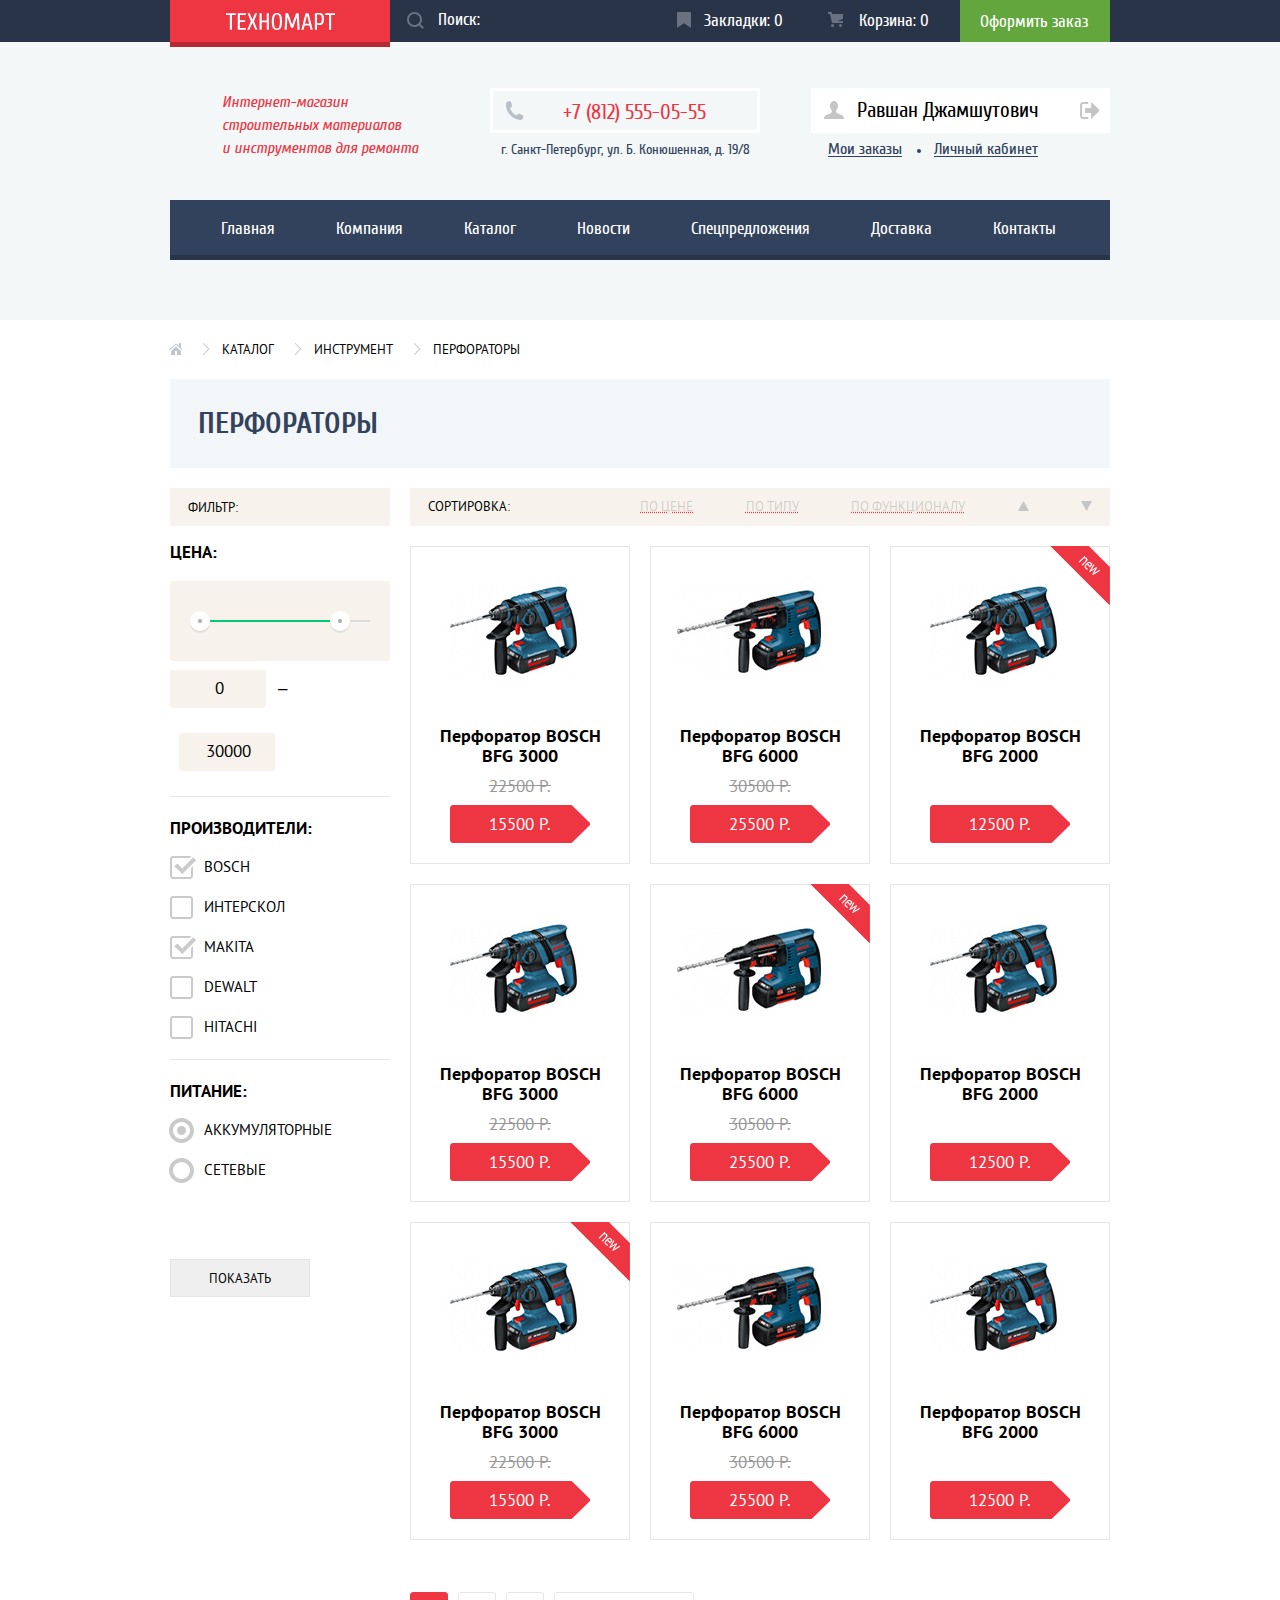
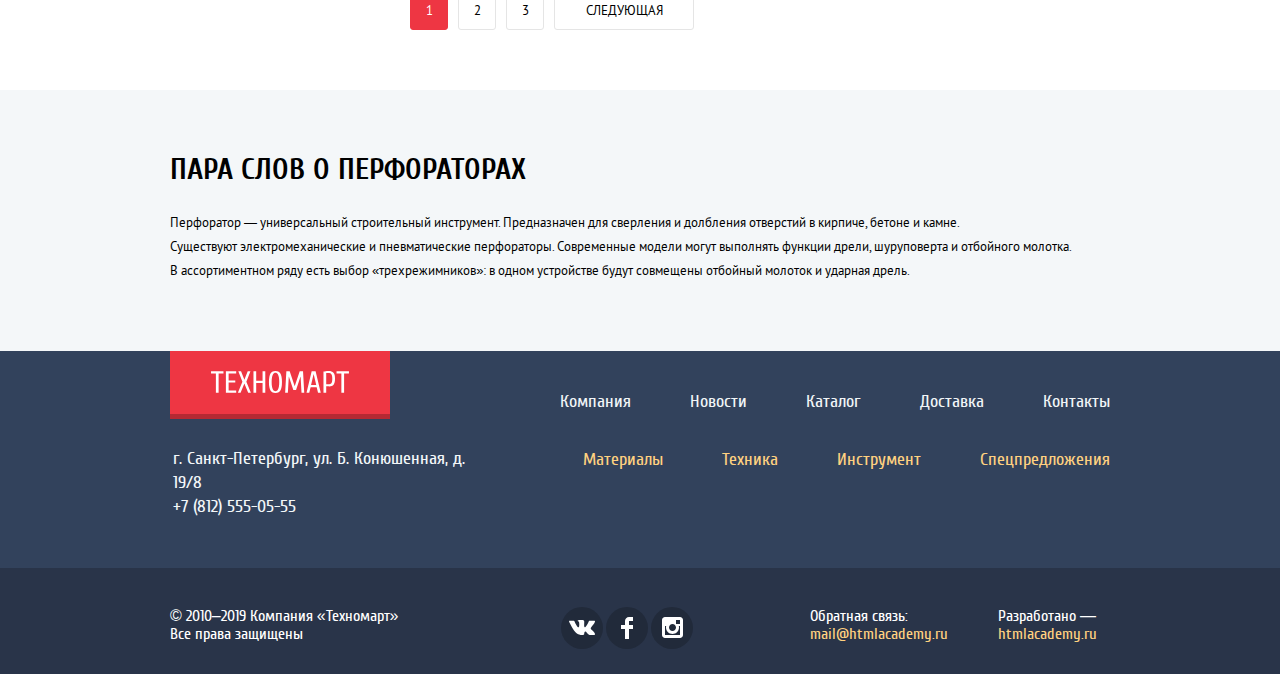
==== commit eece1a5c: "Добавлены остальные сетки" ====
--- a/inner.html
+++ b/inner.html
@@ -6,7 +6,7 @@
         <link href="css/normalize.css" rel="stylesheet">
         <link href="css/style.css" rel="stylesheet">
     </head>
-    <body>
+    <body class="inner-page">
         <header class="main-header">
             <div class="header-wrapper-top">
                 <div class="columns container">
@@ -66,202 +66,234 @@
             </div>
         </header>
 
-        <main class="container">
-            <div class="page-title-wrapper">
-                <h1 class="page-title">Перфораторы</h1>
-                <ul class="breadcrumbs">
-                    <li><a class="breadcrumbs-main-page" href="index.html"><span class="visually-hidden">Главная</span></a></li>
-                    <li><a href="inner.html">Каталог</a></li>
-                    <li><a href="#">Инструмент</a></li>
-                    <li class="breadcrumbs-current"><a href="#">Перфораторы</a></li>
-                </ul>
-            </div>
-            
-            <div class="columns">
-                <section class="filters">
-                    <h2 class="visually-hidden">Фильтр товаров</h2>
-                    <form class="filter" action="https://echo.htmlacademy.ru/courses" method="get">
-                        <p class="filter-title">Фильтр:</p>
+        <main>
+            <div class="container">
+                <div class="page-title-wrapper">
+                    <h1 class="page-title">Перфораторы</h1>
+                    <ul class="breadcrumbs">
+                        <li><a class="breadcrumbs-main-page" href="index.html"><span class="visually-hidden">Главная</span></a></li>
+                        <li><a href="inner.html">Каталог</a></li>
+                        <li><a href="#">Инструмент</a></li>
+                        <li class="breadcrumbs-current"><a href="#">Перфораторы</a></li>
+                    </ul>
+                </div>
                 
-                        <fieldset>
-                            <legend class="filter-price-title">Цена:</legend>
-                            <div class="price-range">
-                                <div class="price-line"></div>
-                                <div class="price-min"></div>
-                                <div class="price-max"></div>
-                            </div>
-                            <input class="price-min" type="text" name="price-min" value="0">
-                            <span>&ndash;</span>
-                            <input class="price-max" type="text" name="price-max" value="30000">
-                        </fieldset>
-                        
-                        <fieldset>
-                            <legend>Производители:</legend>
-                            <ul>
-                                <li class="filter-option">
-                                    <input class="visually-hidden filter-input filter-input-checkbox" id="bosch" type="checkbox" name="bosch" checked> 
-                                    <label for="bosch">BOSCH</label>  
+                <div class="columns">
+                    <section class="filters">
+                        <h2 class="visually-hidden">Фильтр товаров</h2>
+                        <form class="filter" action="https://echo.htmlacademy.ru/courses" method="get">
+                            <p class="filter-title">Фильтр:</p>
+                    
+                            <fieldset>
+                                <legend class="filter-price-title">Цена:</legend>
+                                <div class="filter-range">
+                                    <div class="range-controls">
+                                        <div class="scale">
+                                            <div class="bar"></div>
+                                        </div>
+                                        <div class="toggle toggle-min"></div>
+                                        <div class="toggle toggle-max"></div>
+                                    </div>
+                                    <div class="price-controls">
+                                        <label class="price-min">
+                                            <input type="number" name="price-min" value="0">
+                                            &ndash;
+                                        </label>
+                                        <label class="price-max">
+                                            
+                                            <input type="number" name="price-max" value="30000">
+                                        </label>
+                                    </div>
+                                </div>
+                            </fieldset>
+                            
+                            <fieldset>
+                                <legend>Производители:</legend>
+                                <ul>
+                                    <li class="filter-option">
+                                        <input class="visually-hidden filter-input filter-input-checkbox" id="bosch" type="checkbox" name="bosch" checked> 
+                                        <label for="bosch">BOSCH</label>  
+                                    </li>
+                                    <li class="filter-option">
+                                        <input class="visually-hidden filter-input filter-input-checkbox" id="interskol" type="checkbox" name="interskol">
+                                        <label for="interskol">ИНТЕРСКОЛ</label>
+                                    </li>
+                                    <li class="filter-option">
+                                        <input class="visually-hidden filter-input filter-input-checkbox" id="makita" type="checkbox" name="makita" checked>
+                                        <label for="makita">MAKITA</label>
+                                    </li>
+                                    <li class="filter-option">
+                                        <input class="visually-hidden filter-input filter-input-checkbox" id="dewalt" type="checkbox" name="dewalt">
+                                        <label for="dewalt">Dewalt</label>
+                                    </li>
+                                    <li class="filter-option">
+                                        <input class="visually-hidden filter-input filter-input-checkbox" id="hitachi" type="checkbox" name="hitachi">
+                                        <label for="hitachi">Hitachi</label>
+                                    </li>
+                                </ul>
+                            </fieldset>
+                    
+                            <fieldset>
+                                <legend>Питание:</legend>
+                                <ul>
+                                    <li class="filter-option">
+                                        <input class="visually-hidden filter-input filter-input-radio" id="battery" type="radio" name="power" value="battery" checked>
+                                        <label for="battery">Аккумуляторные</label>
+                                    </li>
+                                    <li class="filter-option">
+                                        <input class="visually-hidden filter-input filter-input-radio" id="electric" type="radio" name="power" value="electric">
+                                        <label for="electric">Сетевые</label>
+                                    </li>
+                                </ul>
+                            </fieldset>
+                    
+                            <button class="filter-button" type="submit">Показать</button>
+                        </form>
+                    </section>
+
+                    <section class="catalog">
+                        <h2 class="visually-hidden">Список перфораторов</h2>
+                        <div class="sort">
+                            <p class="sort-title">Сортировка:</p>
+                            <ul class="sort-list">
+                                <li class="sort-item"><a href="#">По цене</a></li>
+                                <li class="sort-item"><a href="#">По типу</a></li>
+                                <li class="sort-item"><a href="#">По функционалу</a></li>
+                                <li class="sort-item">
+                                    <a class="sort-link-icon" href="#">
+                                        <span class="visually-hidden">По возрастанию</span>
+                                        <svg version="1.1" id="Layer_1" xmlns="http://www.w3.org/2000/svg" xmlns:xlink="http://www.w3.org/1999/xlink" x="0px" y="0px"
+                                            width="11px" height="10px" viewBox="0 0 11 10" enable-background="new 0 0 11 10" xml:space="preserve">
+                                            <polygon fill="#c5c5c5" points="5.5,0 0,10 11,10 "/>
+                                        </svg>
+                                    </a>
                                 </li>
-                                <li class="filter-option">
-                                    <input class="visually-hidden filter-input filter-input-checkbox" id="interskol" type="checkbox" name="interskol">
-                                    <label for="interskol">ИНТЕРСКОЛ</label>
-                                </li>
-                                <li class="filter-option">
-                                    <input class="visually-hidden filter-input filter-input-checkbox" id="makita" type="checkbox" name="makita" checked>
-                                    <label for="makita">MAKITA</label>
-                                </li>
-                                <li class="filter-option">
-                                    <input class="visually-hidden filter-input filter-input-checkbox" id="dewalt" type="checkbox" name="dewalt">
-                                    <label for="dewalt">Dewalt</label>
-                                </li>
-                                <li class="filter-option">
-                                    <input class="visually-hidden filter-input filter-input-checkbox" id="hitachi" type="checkbox" name="hitachi">
-                                    <label for="hitachi">Hitachi</label>
+                                <li class="sort-item">
+                                    <a class="sort-link-icon" href="#">
+                                        <span class="visually-hidden">По убыванию</span>
+                                        <svg version="1.1" id="Layer_1" xmlns="http://www.w3.org/2000/svg" xmlns:xlink="http://www.w3.org/1999/xlink" x="0px" y="0px"
+                                            width="11px" height="10px" viewBox="0 0 11 10" enable-background="new 0 0 11 10" xml:space="preserve">
+                                            <polygon fill="#c5c5c5" points="5.5,10 0,0 11,0 "/>
+                                        </svg>
+                                    </a>
                                 </li>
                             </ul>
-                        </fieldset>
-                
-                        <fieldset>
-                            <legend>Питание:</legend>
-                            <ul>
-                                <li class="filter-option">
-                                    <input class="visually-hidden filter-input filter-input-radio" id="battery" type="radio" name="power" value="battery" checked>
-                                    <label for="battery">Аккумуляторные</label>
-                                </li>
-                                <li class="filter-option">
-                                    <input class="visually-hidden filter-input filter-input-radio" id="electric" type="radio" name="power" value="electric">
-                                    <label for="electric">Сетевые</label>
-                                </li>
-                            </ul>
-                        </fieldset>
-                
-                        <button class="filter-button" type="submit">Показать</button>
-                    </form>
-                </section>
-
-                <section class="catalog">
-                    <h2 class="visually-hidden">Список перфораторов</h2>
-                    <div class="sort">
-
-                        <a href="#">По цене</a>
-                        <a href="#">По типу</a>
-                        <a href="#">По функционалу</a>
-                        <a href="#">По возрастанию</a>
-                        <a href="#">По убыванию</a>
-                    </div>
-
-                    <ul class="catalog-items-list">
-                        <li class="catalog-item">
-                            <h3 class="catalog-item-title">Перфоратор BOSCH BFG 3000</h3>
-                            <img src="img/perforator_2.jpg" width="218" height="170" alt="Перфоратор BOSCH BFG 3000">
-                            <p class="catalog-item-discount">22500 Р.</p>
-                            <p class="catalog-item-price">15500 Р.</p>
-                            
-                            <div class="actions"> 
-                                <a class="buy" href="#">Купить</a>
-                                <a class="bookmark" href="#">В закладки</a>
-                            </div>
-                        </li>
-                        <li class="catalog-item">
-                            <h3 class="catalog-item-title">Перфоратор BOSCH BFG 6000</h3>
-                            <img src="img/perforator_3.jpg" width="218" height="170" alt="Перфоратор BOSCH BFG 6000">
-                            <p class="catalog-item-discount">30500 Р.</p>
-                            <p class="catalog-item-price">25500 Р.</p>
-                            <div class="actions"> 
-                                <a class="buy" href="#">Купить</a>
-                                <a class="bookmark" href="#">В закладки</a>
-                            </div>
-                        </li>
-                        <li class="catalog-item">
-                            <h3 class="catalog-item-title">Перфоратор BOSCH BFG 2000</h3>
-                            <img src="img/perforator_4.jpg" width="218" height="170" alt="Перфоратор BOSCH BFG 2000">
-                            <p class="catalog-item-discount"></p>
-                            <p class="catalog-item-price">12500 Р.</p>
-                            <div class="flag-new"></div>
-                            <div class="actions"> 
-                                <a class="buy" href="#">Купить</a>
-                                <a class="bookmark" href="#">В закладки</a>
-                            </div>
-                        </li>
-                        <li class="catalog-item">
-                            <h3 class="catalog-item-title">Перфоратор BOSCH BFG 3000</h3>
-                            <img src="img/perforator_2.jpg" width="218" height="170" alt="Перфоратор BOSCH BFG 3000">
-                            <p class="catalog-item-discount">22500 Р.</p>
-                            <p class="catalog-item-price">15500 Р.</p>
-                            <div class="actions"> 
-                                <a class="buy" href="#">Купить</a>
-                                <a class="bookmark" href="#">В закладки</a>
-                            </div>
-                        </li>
-                        <li class="catalog-item">
-                            <h3 class="catalog-item-title">Перфоратор BOSCH BFG 6000</h3>
-                            <img src="img/perforator_3.jpg" width="218" height="170" alt="Перфоратор BOSCH BFG 6000">
-                            <p class="catalog-item-discount">30500 Р.</p>
-                            <p class="catalog-item-price">25500 Р.</p>
-                            <div class="flag-new"></div>
-                            <div class="actions"> 
-                                <a class="buy" href="#">Купить</a>
-                                <a class="bookmark" href="#">В закладки</a>
-                            </div>
-                        </li>
-                        <li class="catalog-item">
-                            <h3 class="catalog-item-title">Перфоратор BOSCH BFG 2000</h3>
-                            <img src="img/perforator_4.jpg" width="218" height="170" alt="Перфоратор BOSCH BFG 2000">
-                            <p class="catalog-item-discount"></p>
-                            <p class="catalog-item-price">12500 Р.</p>
-                            <div class="actions"> 
-                                <a class="buy" href="#">Купить</a>
-                                <a class="bookmark" href="#">В закладки</a>
-                            </div>
-                        </li>
-                        <li class="catalog-item">
-                            <h3 class="catalog-item-title">Перфоратор BOSCH BFG 3000</h3>
-                            <img src="img/perforator_2.jpg" width="218" height="170" alt="Перфоратор BOSCH BFG 3000">
-                            <p class="catalog-item-discount">22500 Р.</p>
-                            <p class="catalog-item-price">15500 Р.</p>
-                            <div class="flag-new"></div>
-                            <div class="actions"> 
-                                <a class="buy" href="#">Купить</a>
-                                <a class="bookmark" href="#">В закладки</a>
-                            </div>
-                        </li>
-                        <li class="catalog-item">
-                            <h3 class="catalog-item-title">Перфоратор BOSCH BFG 6000</h3>
-                            <img src="img/perforator_3.jpg" width="218" height="170" alt="Перфоратор BOSCH BFG 6000">
-                            <p class="catalog-item-discount">30500 Р.</p>
-                            <p class="catalog-item-price">25500 Р.</p>
-                            <div class="actions"> 
-                                <a class="buy" href="#">Купить</a>
-                                <a class="bookmark" href="#">В закладки</a>
-                            </div>
-                        </li>
-                        <li class="catalog-item">
-                            <h3 class="catalog-item-title">Перфоратор BOSCH BFG 2000</h3>
-                            <img src="img/perforator_4.jpg" width="218" height="170" alt="Перфоратор BOSCH BFG 2000">
-                            <p class="catalog-item-discount"></p>
-                            <p class="catalog-item-price">12500 Р.</p>
-                            <div class="actions"> 
-                                <a class="buy" href="#">Купить</a>
-                                <a class="bookmark" href="#">В закладки</a>
-                            </div>
-                        </li>
-                    </ul>
-                    <ul class="pagination-list">
-                        <li class="pagination-item pagination-item-current"><a>1</a></li class="pagination-item">
-                        <li class="pagination-item"><a href="#">2</a></li>
-                        <li class="pagination-item"><a href="#">3</a></li>
-                        <li class="pagination-item"><a href="#">Следующая</a></li>
-                    </ul>
-                </section>
-            </div>
-            
+                        </div>
+
+                        <ul class="catalog-items-list">
+                            <li class="catalog-item">
+                                <h3 class="catalog-item-title">Перфоратор BOSCH BFG 3000</h3>
+                                <img src="img/perforator_2.jpg" width="218" height="170" alt="Перфоратор BOSCH BFG 3000">
+                                <p class="catalog-item-discount">22500 Р.</p>
+                                <p class="catalog-item-price">15500 Р.</p>
+                                
+                                <div class="actions"> 
+                                    <a class="buy" href="#">Купить</a>
+                                    <a class="bookmark" href="#">В закладки</a>
+                                </div>
+                            </li>
+                            <li class="catalog-item">
+                                <h3 class="catalog-item-title">Перфоратор BOSCH BFG 6000</h3>
+                                <img src="img/perforator_3.jpg" width="218" height="170" alt="Перфоратор BOSCH BFG 6000">
+                                <p class="catalog-item-discount">30500 Р.</p>
+                                <p class="catalog-item-price">25500 Р.</p>
+                                <div class="actions"> 
+                                    <a class="buy" href="#">Купить</a>
+                                    <a class="bookmark" href="#">В закладки</a>
+                                </div>
+                            </li>
+                            <li class="catalog-item">
+                                <h3 class="catalog-item-title">Перфоратор BOSCH BFG 2000</h3>
+                                <img src="img/perforator_4.jpg" width="218" height="170" alt="Перфоратор BOSCH BFG 2000">
+                                <p class="catalog-item-discount"></p>
+                                <p class="catalog-item-price">12500 Р.</p>
+                                <div class="flag-new"></div>
+                                <div class="actions"> 
+                                    <a class="buy" href="#">Купить</a>
+                                    <a class="bookmark" href="#">В закладки</a>
+                                </div>
+                            </li>
+                            <li class="catalog-item">
+                                <h3 class="catalog-item-title">Перфоратор BOSCH BFG 3000</h3>
+                                <img src="img/perforator_2.jpg" width="218" height="170" alt="Перфоратор BOSCH BFG 3000">
+                                <p class="catalog-item-discount">22500 Р.</p>
+                                <p class="catalog-item-price">15500 Р.</p>
+                                <div class="actions"> 
+                                    <a class="buy" href="#">Купить</a>
+                                    <a class="bookmark" href="#">В закладки</a>
+                                </div>
+                            </li>
+                            <li class="catalog-item">
+                                <h3 class="catalog-item-title">Перфоратор BOSCH BFG 6000</h3>
+                                <img src="img/perforator_3.jpg" width="218" height="170" alt="Перфоратор BOSCH BFG 6000">
+                                <p class="catalog-item-discount">30500 Р.</p>
+                                <p class="catalog-item-price">25500 Р.</p>
+                                <div class="flag-new"></div>
+                                <div class="actions"> 
+                                    <a class="buy" href="#">Купить</a>
+                                    <a class="bookmark" href="#">В закладки</a>
+                                </div>
+                            </li>
+                            <li class="catalog-item">
+                                <h3 class="catalog-item-title">Перфоратор BOSCH BFG 2000</h3>
+                                <img src="img/perforator_4.jpg" width="218" height="170" alt="Перфоратор BOSCH BFG 2000">
+                                <p class="catalog-item-discount"></p>
+                                <p class="catalog-item-price">12500 Р.</p>
+                                <div class="actions"> 
+                                    <a class="buy" href="#">Купить</a>
+                                    <a class="bookmark" href="#">В закладки</a>
+                                </div>
+                            </li>
+                            <li class="catalog-item">
+                                <h3 class="catalog-item-title">Перфоратор BOSCH BFG 3000</h3>
+                                <img src="img/perforator_2.jpg" width="218" height="170" alt="Перфоратор BOSCH BFG 3000">
+                                <p class="catalog-item-discount">22500 Р.</p>
+                                <p class="catalog-item-price">15500 Р.</p>
+                                <div class="flag-new"></div>
+                                <div class="actions"> 
+                                    <a class="buy" href="#">Купить</a>
+                                    <a class="bookmark" href="#">В закладки</a>
+                                </div>
+                            </li>
+                            <li class="catalog-item">
+                                <h3 class="catalog-item-title">Перфоратор BOSCH BFG 6000</h3>
+                                <img src="img/perforator_3.jpg" width="218" height="170" alt="Перфоратор BOSCH BFG 6000">
+                                <p class="catalog-item-discount">30500 Р.</p>
+                                <p class="catalog-item-price">25500 Р.</p>
+                                <div class="actions"> 
+                                    <a class="buy" href="#">Купить</a>
+                                    <a class="bookmark" href="#">В закладки</a>
+                                </div>
+                            </li>
+                            <li class="catalog-item">
+                                <h3 class="catalog-item-title">Перфоратор BOSCH BFG 2000</h3>
+                                <img src="img/perforator_4.jpg" width="218" height="170" alt="Перфоратор BOSCH BFG 2000">
+                                <p class="catalog-item-discount"></p>
+                                <p class="catalog-item-price">12500 Р.</p>
+                                <div class="actions"> 
+                                    <a class="buy" href="#">Купить</a>
+                                    <a class="bookmark" href="#">В закладки</a>
+                                </div>
+                            </li>
+                        </ul>
+                        <ul class="pagination-list">
+                            <li class="pagination-item pagination-item-current"><a>1</a></li class="pagination-item">
+                            <li class="pagination-item"><a href="#">2</a></li>
+                            <li class="pagination-item"><a href="#">3</a></li>
+                            <li class="pagination-item pagination-item-next"><a href="#">Следующая</a></li>
+                        </ul>
+                    </section>
+                </div>
+            </div>
             <section class="about-product">
-                <h2>Пара слов о перфораторах</h2>
-                <p>
-                    Перфоратор — универсальный строительный инструмент. Предназначен для сверления и долбления отверстий в кирпиче, бетоне и камне.
-                    Существуют электромеханические и пневматические перфораторы. Современные модели могут выполнять функции дрели, 
-                    шуруповерта и отбойного молотка. В ассортиментном ряду есть выбор «трехрежимников»: в одном устройстве будут совмещены отбойный молоток и ударная дрель.
-                </p>
+                <div class="container">
+                    <h2>Пара слов о перфораторах</h2>
+                    <p>
+                        Перфоратор — универсальный строительный инструмент. Предназначен для сверления и долбления отверстий в кирпиче, бетоне и камне.<br>
+                        Существуют электромеханические и пневматические перфораторы. Современные модели могут выполнять функции дрели, 
+                        шуруповерта и отбойного молотка. В&nbsp;ассортиментном ряду есть выбор «трехрежимников»: в одном устройстве будут совмещены отбойный молоток и ударная дрель.
+                    </p>
+                </div>
             </section>
         </main>
 
--- a/css/style.css
+++ b/css/style.css
@@ -462,13 +462,11 @@
 .user-login:hover,
 .user-login:focus {
     background-image: url("data:image/svg+xml,%3Csvg version='1.1' id='Layer_2' xmlns='http://www.w3.org/2000/svg' xmlns:xlink='http://www.w3.org/1999/xlink' x='0px' y='0px' width='20px' height='18px' viewBox='0 0 20 18' enable-background='new 0 0 20 18' xml:space='preserve'%3E%3Cpath fill='%2332425C' d='M17.881,14.166c-2.144-0.735-4.256-1.666-5.207-2.39c-0.657-0.501-0.77-1.618-0.517-2.415 c1.118-0.903,1.864-2.477,1.864-4.278C14.021,2.276,12.221,0,10,0S5.979,2.276,5.979,5.083c0,1.801,0.746,3.374,1.863,4.277 c0.253,0.798,0.141,1.915-0.517,2.416c-0.95,0.724-3.063,1.654-5.207,2.39S0,18,0,18h20C20,18,20.025,14.901,17.881,14.166z'/%3E%3C/svg%3E");
-    
 }
 
 
 .user-login:active {
     background-image: url("data:image/svg+xml,%3Csvg version='1.1' id='Layer_2' xmlns='http://www.w3.org/2000/svg' xmlns:xlink='http://www.w3.org/1999/xlink' x='0px' y='0px' width='20px' height='18px' viewBox='0 0 20 18' enable-background='new 0 0 20 18' xml:space='preserve'%3E%3Cpath fill='%23c5c5c5' d='M17.881,14.166c-2.144-0.735-4.256-1.666-5.207-2.39c-0.657-0.501-0.77-1.618-0.517-2.415 c1.118-0.903,1.864-2.477,1.864-4.278C14.021,2.276,12.221,0,10,0S5.979,2.276,5.979,5.083c0,1.801,0.746,3.374,1.863,4.277 c0.253,0.798,0.141,1.915-0.517,2.416c-0.95,0.724-3.063,1.654-5.207,2.39S0,18,0,18h20C20,18,20.025,14.901,17.881,14.166z'/%3E%3C/svg%3E");
-    
 }
 
 .user-name {
@@ -530,7 +528,7 @@
     font-size: 16px;
     line-height: 14px;
     color: #32425c;
-    /* text-decoration: underline; */
+
     border-bottom: 1px solid #32425c;
 }
 
@@ -609,26 +607,33 @@
 }
 
 .promo {
+    margin-top: 59px;
+
     font-family: "Cuprum", Arial, sans-serif;
     color: #ffffff;
 }
 
 .promo-list {
+    display: flex;
+    flex-wrap: wrap;
+    justify-content: space-between;
+    margin: 0;
+    padding: 0;
+
     list-style: none;
 }
 
 .promo-item {
     width: 300px;
-    height: 123px;
+    min-height: 123px;
+    margin-bottom: 20px;
 
     font-weight: bold;
     font-size: 24px;
     line-height: 30px;   
 }
 
-.promo-item a{
-    vertical-align: middle;
-
+.promo-item a {
     font-size: 14px;
     line-height: 18px;
     text-align: center;
@@ -660,6 +665,64 @@
     background-repeat: no-repeat;
 }
 
+.promo-wrapper {
+    display: flex;
+    flex-direction: column;
+    flex-wrap: wrap;
+    justify-content: space-between;
+    height: 286px;
+    margin-bottom: 34px;
+}
+
+.promo-wrapper div {
+    margin-bottom: 20px;
+}
+
+.slide {
+    position: relative;
+
+    width: 620px;
+    min-height: 266px;
+    margin-right: 20px;
+
+    font-family: "Cuprum", Arial, sans-serif;
+    color: #ffffff;
+
+    background-color: #685c53;
+}
+
+.slide h3 {
+    position: absolute;
+
+
+    margin: 0;
+
+    font-weight: bold;
+    font-size: 36px;
+    line-height: 36px;
+    text-transform: uppercase;
+}
+
+.slide p {
+    position: absolute;
+    margin: 0;
+
+    font-size: 18px;
+}
+
+.slide img {
+    display: block;
+}
+
+.slide .button {
+    position: absolute;
+    top: 0;
+}
+
+.slide-2 {
+    display: none;
+}
+
 .promo-sale {
     background-color: #8ed78f;
     background-image: url("../img/icon-4.svg");
@@ -674,114 +737,214 @@
     background-repeat: no-repeat;
 }
 
-.slide {
-    font-family: "Cuprum", Arial, sans-serif;
-    color: #ffffff;
-
-    background-color: #685c53;
-}
-
-.slide h3 {
-    font-weight: bold;
-    font-size: 36px;
-    line-height: 36px;
-    text-transform: uppercase;
-}
-
-.slide p {
-    font-size: 18px;
+.popular-title {
+    display: flex;
+    justify-content: space-between;
+    align-items: center;
+    margin-top: 2px;
+    margin-bottom: 20px;
+    padding-top: 24px;
+    padding-right: 24px;
+    padding-bottom: 26px;
+    padding-left: 28px;
+
+    background-color: #f9f5f0;
 }
 
 .popular-products h2,
 .popular-vendors h2 {
+    margin: 0;
     font-family: "Cuprum", Arial, sans-serif;
     font-size: 30px;
     line-height: 30px;
     color: #32425c;
     text-transform: uppercase;
-
-    background-color: #f9f5f0;
+}
+
+.popular-title .button {
+    width: 253px;
+    padding-top: 11px;
+    padding-bottom: 9px;
+    text-align: center;
+}
+
+.popular-products .catalog-item:nth-child(3n) {
+    margin-right: 20px;
+}
+
+.popular-products .catalog-item:nth-child(4n) {
+    margin-right: 0;
 }
 
 .popular-vendors-list {
+    display: flex;
+    flex-wrap: wrap;
+    margin: 0;
+    margin-bottom: 65px;
+    padding: 0;
+
     list-style: none;
 }
 
 .popular-vendor-item {
+    display: flex;
+    align-items: center;
+    width: 218px;
+    height: 143px;
+    margin-right: 20px;
+    margin-bottom: 20px;
+
+    text-align: center;
+
     border: 1px solid #e5e5e5;
 }
-.popular-vendor-item:hover,
-.popular-vendor-item:focus {
+
+.popular-vendor-item:nth-child(4n) {
+    margin-right: 0;
+}
+
+.popular-vendor-item a {
+    display: block;
+    width: 100%;
+}
+
+.popular-vendor-item a:hover,
+.popular-vendor-item a:focus {
     box-shadow: 0px 10px 25px 0 rgba(41, 52, 73, 0.5);
 }
 
-.popular-vendor-item:active {
+.popular-vendor-item a:active {
     box-shadow: 0px 4px 10px 0 rgba(41, 52, 73, 0.5);
 }
 
-.popular-vendor-item:active img {
+.popular-vendor-item a:active img {
     opacity: 0.3;
 }
 
+.popular-vendor-item img {
+    text-align: center;
+}
+
 .services {
-    margin-bottom: 82px;
+    margin-bottom: 79px;
+    padding-top: 65px;
 
     background-color: #f4f7f9;
 }
 
 .services h2 {
+    margin: 0;
+    margin-bottom: 26px;
+
     font-family: "Cuprum", Arial, sans-serif;
     font-size: 30px;
     line-height: 30px;
     text-transform: uppercase;
 }
 
+.services-info {
+    width: 400px;
+    margin: 0;
+    margin-bottom: 70px;
+}
+
 .services-list {
+    position: relative;
+
     width: 240px;
+    margin: 0;
+    margin-right: 80px;
+    padding: 0;
 
     list-style: none;
 }
 
-.services-item {
-    vertical-align: middle;
+.services-list::after {
+    content: "";
+
+    position: absolute;
+    top: -45px;
+    right: 0;
+
+    width: 10px;
+    height: 279px;
+
+    background-image: url("../img/shadow.png");
+    background-position: 0 0;
+    background-repeat: no-repeat;
+}
+
+.service-item {
+    padding-top: 13px;
+    padding-bottom: 19px;
+    padding-left: 22px;
 
     font-family: "Cuprum", Arial, sans-serif;
     font-weight: bold;
     font-size: 21px;
     line-height: 30px;
+    color: #ffffff;
+
+    background-color: #32425c;
+}
+
+.service-item:hover,
+.service-item:focus {
+    background-color: #293449;
+}
+
+.service-item:active {
+    color: #32425c;
+
+    background-color: #ffffff;
+}
+
+.service-wrapper {
+    display: flex;
+}
+
+.service-unit {
+    flex-grow: 1;
+
+    padding-bottom: 107px;
+}
+
+.service-unit h3,
+.service-unit p {
+    margin: 0;
+    margin-bottom: 22px;
+}
+
+.service-delivery {
+
+    background-image: url("../img/delivery.png");
+    background-position: 151px 22px;
+    background-repeat: no-repeat;
+}
+
+.service-guarantee {
+    display: none;
+
+    background-image: url("../img/guarantee.png");
+    background-position: 232px 0;
+    background-repeat: no-repeat;
+}
+
+.service-credit {
+    display: none;
+
+    background-image: url("../img/credit.png");
+    background-position: 150px 0px;
+    background-repeat: no-repeat;
+}
+
+.service-credit .button {
+    display: block;
+    width: 195px;
+    margin-top: 27px;
+    padding-top: 11px;
+    padding-bottom: 9px;
     text-align: center;
-    color: #ffffff;
-
-    background-color: #32425c;
-}
-
-.services-item:hover,
-.services-item:focus {
-    background-color: #293449;
-}
-
-.services-item:active {
-    color: #32425c;
-
-    background-color: #ffffff;
-}
-
-.service-wrapper-delivery {
-    background-image: url("../img/delivery.png");
-    background-position: 0 0;
-    background-repeat: no-repeat;
-}
-
-.service-wrapper-guarantee {
-    background-image: url("../img/guarantee.png");
-    background-position: 0 0;
-    background-repeat: no-repeat;
-}
-
-.service-wrapper-credit {
-    background-image: url("../img/credit.png");
-    background-position: 0 0;
-    background-repeat: no-repeat;
 }
 
 .services h3 {
@@ -997,37 +1160,90 @@
     margin-bottom: 10px;
 }
 
-.price-range {
+.filter-range {
     width: 220px;
-    height: 80px;
+}
+
+.range-controls {
+    position: relative;
+
+    height: 41px;
     margin-top: 4px;
     margin-bottom: 9px;
+    padding-top: 39px;
+    padding-right: 20px;
+    padding-left: 20px;
 
     background-color: #f7f3ec;
-}
-
-input.price-min,
-input.price-max {
-    width: 95px;
-    min-height: 38px;
+    border-radius: 3px;
+}
+
+.range-controls .scale {
+    height: 2px;
+    background-color: #d7dcde;
+}
+
+.range-controls .bar {
+    width: 80%;
+    height: 2px;
+    background-color: #00ca74;
+}
+
+.range-controls .toggle {
+    position: absolute;
+    top: 30px;
+    left: 0;
+
+    width: 4px;
+    height: 4px;
+    padding: 0;
+
+    border: 8px solid #ffffff;
+    background-color: #ababab;
+    border-radius: 50%;
+    box-shadow: 0 2px 1px 0 #e0ddd8;
+    cursor: pointer;
+} 
+
+.range-controls .toggle-min {
+    left: 20px;
+}
+
+.range-controls .toggle-max {
+    left: 160px;
+}
+
+.price-controls {
+    font-size: 0;
+}
+
+.price-controls label {
+    display: inline-block;
+    vertical-align: top;
+    
+    font-size: 17px;
+}
+
+.price-controls input {
+    width: 75px;
+    margin-right: 7px;
     margin-bottom: 25px;
-    padding: 0;
-    
+    padding-top: 9px;
+    padding-bottom: 11px;
+    padding-left: 19px;
+
     font-size: 17px;
     line-height: 18px;
     text-align: center;
 
     background-color: #f7f3ec;
     border: none;
-}
-
-.price-min + span {
-    margin-right: 6px;
-    margin-left: 6px;
-
-    font-size: 18px;
-    line-height: 18px;
-    color: #444444;
+    border-radius: 3px;
+}
+
+.price-max input {
+    margin-right: 0;
+    margin-left: 9px;
 }
 
 .filter ul {
@@ -1158,8 +1374,10 @@
 }
 
 .sort {
-    min-height: 38px;
+    display: flex;
+
     margin-bottom: 20px;
+    padding: 10px 18px;
 
     line-height: 18px;
     text-transform: uppercase;
@@ -1167,27 +1385,48 @@
     background-color: #f7f3ec;
 }
 
-.sort p {
-    margin: 0;
+.sort-title {
+    margin: 0;
+    margin-right: 130px;
+}
+
+.sort-list {
+    display: flex;
+    flex-wrap: wrap;
+    justify-content: space-between;
+    flex-grow: 1;
+    margin: 0;
+    margin-left: auto;
+    padding: 0;
+
+    list-style: none;
 }
 
 .sort a {
+    color: rgba(0, 0, 0, 0.18);
     text-decoration: underline;
     text-decoration-style: dotted;
     text-decoration-color: #ee3643;
-    color: rgba(0, 0, 0, 0.18);
 }
 
 .sort a:hover,
 .sort a:focus {
     color: #000000;
     text-decoration-style: solid;
-
 }
 
 .sort a:active {
     color: #ee3643;
     text-decoration: none;
+}
+
+.sort-link-icon:hover polygon,
+.sort-link-icon:focus polygon {
+    fill: #231F20;
+}
+
+.sort-link-icon:active polygon {
+    fill: #ee3643;
 }
 
 .catalog {
@@ -1343,7 +1582,6 @@
     content: "";
 
     position: absolute;
-    top: ;
     left: 14px;
 
     width: 15px;
@@ -1392,15 +1630,40 @@
 }
   
 .pagination-list {
+    display: flex;
+    flex-wrap: wrap;
+
+    margin: 0;
+    margin-top: 32px;
+    margin-bottom: 60px;
+    padding: 0;
+
     list-style: none;
 }
 
+.pagination-item {
+    padding-right: 10px;
+}
+
+.pagination-item:last-child {
+    padding-right: 0;
+}
+
 .pagination-item a {
+    display: block;
+    padding: 6px 14px 6px 15px;
+
     text-align: center;
     color: #000000;
     text-transform: uppercase;
     
     border: 1px solid #e5e5e5;
+    border-radius: 3px;
+}
+
+.pagination-item-next a {
+    padding-left: 31px;
+    padding-right: 30px;
 }
 
 .pagination-item a:hover,
@@ -1416,7 +1679,7 @@
     color: #ffffff;
 
     background-color: #ee3643;
-    border: none;
+    border: 1px solid #ee3643;;
 }
 
 .pagination-item-current a:hover,
@@ -1432,13 +1695,25 @@
     background-color: #f4f7f9;
 }
 
+.about-product .container {
+    padding-top: 65px;
+    padding-bottom: 68px;
+}
+
 .about-product h2 {
+    margin: 0;
+    margin-bottom: 26px;
+
     font-family: "Cuprum", Arial, sans-serif;
     font-size: 30px;
     line-height: 30px;
     text-transform: uppercase;
 }
 
+.about-product p {
+    margin: 0;
+}
+
 .main-footer {
     margin-top: 86px;
 
@@ -1462,7 +1737,7 @@
 
 .footer-logo {
     margin-top: -38px;
-    padding: 20px 41px;
+    padding: 20px 41px 21px;
 
     background-color: #ee3643;
     box-shadow: 0px 5px 0 0 #b52933;
@@ -1491,7 +1766,6 @@
 
 .footer-navigation a:hover,
 .footer-navigation a:focus {
-    /* text-decoration: underline; */
     border-bottom: 1px solid #f1f5f7;
 }    
 
@@ -1503,7 +1777,7 @@
 .footer-wrapper-middle {
     display: flex;
     justify-content: space-between;
-    margin-bottom: 48px;
+    margin-bottom: 49px;
 }
 
 .footer-contacts {
@@ -1533,7 +1807,6 @@
 
 .footer-offers a:hover,
 .footer-offers a:focus {
-    /* text-decoration: underline; */
     border-bottom: 1px solid #ffd180;
 }
 
@@ -1544,7 +1817,7 @@
 
 .footer-wrapper-bottom {
     padding-top: 39px;
-    padding-bottom: 35px;
+    padding-bottom: 25px;
 
     font-size: 16px;
     line-height: 18px;
@@ -1633,6 +1906,10 @@
     text-decoration: none;
 }
 
+.inner-page .main-footer {
+    margin-top: 0;
+}
+
 .big-map {
     position: relative;
     width: 940px;
@@ -1746,8 +2023,12 @@
 }
 
 .product-added {
-    position: relative;
-
+    position: fixed;
+    top: 50%;
+    left: 50%;
+    transform: translate(-50%, -50%);
+
+    display: none;
     width: 620px;
     min-height: 275px;
 
@@ -1757,6 +2038,7 @@
     background-color: #ffffff;
     border-top: 7px solid #ee3643;
     box-shadow: 0px 20px 40px 0 rgba(41, 52, 73, 0.75);
+
 }
 
 .product-added h2 {
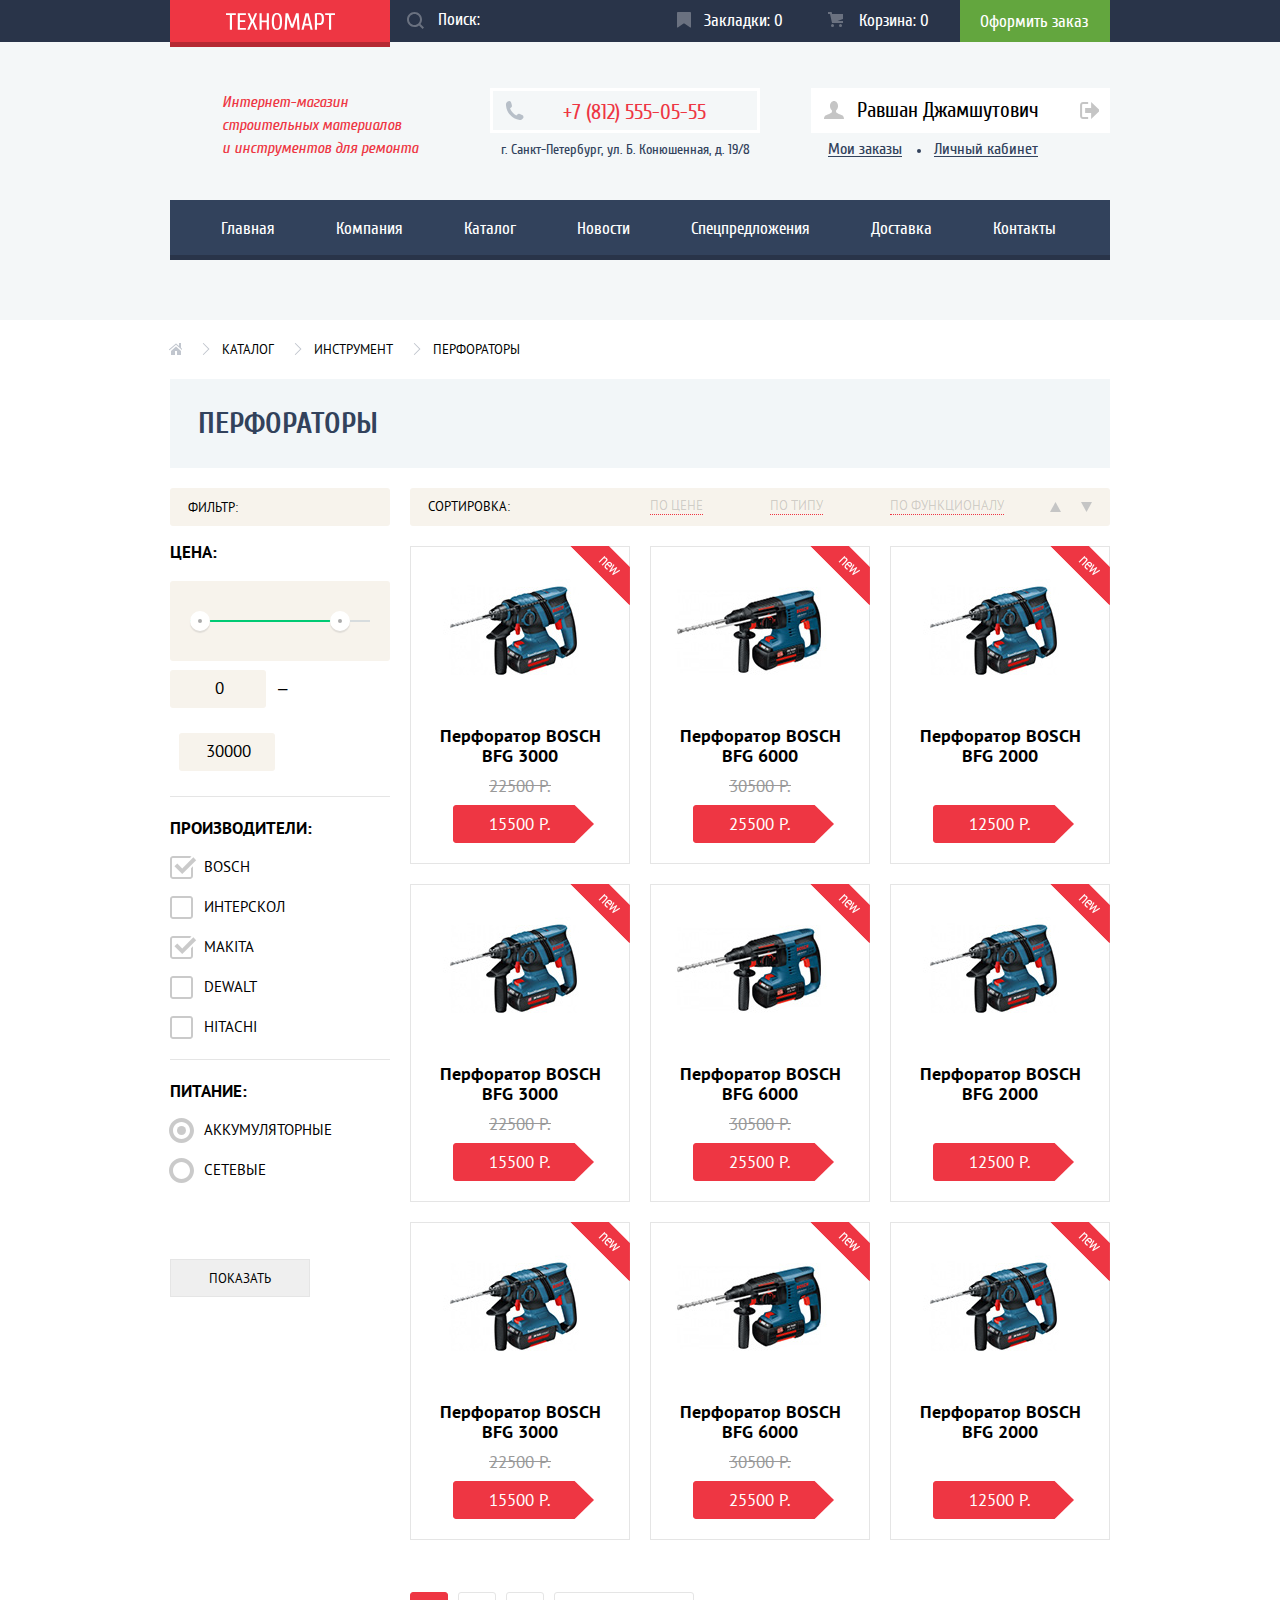
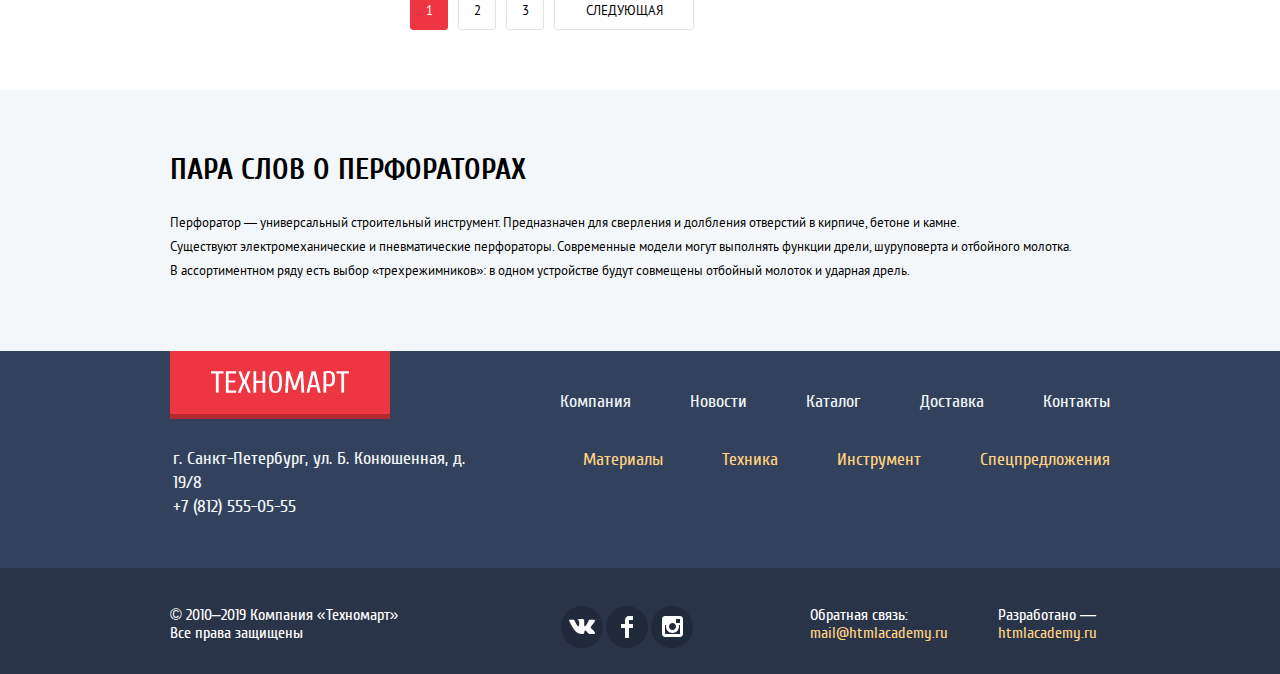
==== commit 1f7cc695: "Добавлены дополнительные декоративные элементы" ====
--- a/inner.html
+++ b/inner.html
@@ -159,8 +159,10 @@
                                 <li class="sort-item"><a href="#">По цене</a></li>
                                 <li class="sort-item"><a href="#">По типу</a></li>
                                 <li class="sort-item"><a href="#">По функционалу</a></li>
-                                <li class="sort-item">
-                                    <a class="sort-link-icon" href="#">
+                            </ul>
+                            <ul class="order-list">
+                                <li class="order-item">
+                                    <a class="order-link-icon" href="#">
                                         <span class="visually-hidden">По возрастанию</span>
                                         <svg version="1.1" id="Layer_1" xmlns="http://www.w3.org/2000/svg" xmlns:xlink="http://www.w3.org/1999/xlink" x="0px" y="0px"
                                             width="11px" height="10px" viewBox="0 0 11 10" enable-background="new 0 0 11 10" xml:space="preserve">
@@ -168,8 +170,8 @@
                                         </svg>
                                     </a>
                                 </li>
-                                <li class="sort-item">
-                                    <a class="sort-link-icon" href="#">
+                                <li class="order-item">
+                                    <a class="order-link-icon" href="#">
                                         <span class="visually-hidden">По убыванию</span>
                                         <svg version="1.1" id="Layer_1" xmlns="http://www.w3.org/2000/svg" xmlns:xlink="http://www.w3.org/1999/xlink" x="0px" y="0px"
                                             width="11px" height="10px" viewBox="0 0 11 10" enable-background="new 0 0 11 10" xml:space="preserve">
@@ -181,7 +183,7 @@
                         </div>
 
                         <ul class="catalog-items-list">
-                            <li class="catalog-item">
+                            <li class="catalog-item flag-new">
                                 <h3 class="catalog-item-title">Перфоратор BOSCH BFG 3000</h3>
                                 <img src="img/perforator_2.jpg" width="218" height="170" alt="Перфоратор BOSCH BFG 3000">
                                 <p class="catalog-item-discount">22500 Р.</p>
@@ -192,28 +194,29 @@
                                     <a class="bookmark" href="#">В закладки</a>
                                 </div>
                             </li>
-                            <li class="catalog-item">
+                            <li class="catalog-item flag-new">
                                 <h3 class="catalog-item-title">Перфоратор BOSCH BFG 6000</h3>
                                 <img src="img/perforator_3.jpg" width="218" height="170" alt="Перфоратор BOSCH BFG 6000">
                                 <p class="catalog-item-discount">30500 Р.</p>
                                 <p class="catalog-item-price">25500 Р.</p>
-                                <div class="actions"> 
-                                    <a class="buy" href="#">Купить</a>
-                                    <a class="bookmark" href="#">В закладки</a>
-                                </div>
-                            </li>
-                            <li class="catalog-item">
+
+                                <div class="actions"> 
+                                    <a class="buy" href="#">Купить</a>
+                                    <a class="bookmark" href="#">В закладки</a>
+                                </div>
+                            </li>
+                            <li class="catalog-item flag-new">
                                 <h3 class="catalog-item-title">Перфоратор BOSCH BFG 2000</h3>
                                 <img src="img/perforator_4.jpg" width="218" height="170" alt="Перфоратор BOSCH BFG 2000">
                                 <p class="catalog-item-discount"></p>
                                 <p class="catalog-item-price">12500 Р.</p>
-                                <div class="flag-new"></div>
-                                <div class="actions"> 
-                                    <a class="buy" href="#">Купить</a>
-                                    <a class="bookmark" href="#">В закладки</a>
-                                </div>
-                            </li>
-                            <li class="catalog-item">
+                        
+                                <div class="actions"> 
+                                    <a class="buy" href="#">Купить</a>
+                                    <a class="bookmark" href="#">В закладки</a>
+                                </div>
+                            </li>
+                            <li class="catalog-item flag-new">
                                 <h3 class="catalog-item-title">Перфоратор BOSCH BFG 3000</h3>
                                 <img src="img/perforator_2.jpg" width="218" height="170" alt="Перфоратор BOSCH BFG 3000">
                                 <p class="catalog-item-discount">22500 Р.</p>
@@ -223,53 +226,56 @@
                                     <a class="bookmark" href="#">В закладки</a>
                                 </div>
                             </li>
-                            <li class="catalog-item">
+                            <li class="catalog-item flag-new">
                                 <h3 class="catalog-item-title">Перфоратор BOSCH BFG 6000</h3>
                                 <img src="img/perforator_3.jpg" width="218" height="170" alt="Перфоратор BOSCH BFG 6000">
                                 <p class="catalog-item-discount">30500 Р.</p>
                                 <p class="catalog-item-price">25500 Р.</p>
-                                <div class="flag-new"></div>
-                                <div class="actions"> 
-                                    <a class="buy" href="#">Купить</a>
-                                    <a class="bookmark" href="#">В закладки</a>
-                                </div>
-                            </li>
-                            <li class="catalog-item">
+                                
+                                <div class="actions"> 
+                                    <a class="buy" href="#">Купить</a>
+                                    <a class="bookmark" href="#">В закладки</a>
+                                </div>
+                            </li>
+                            <li class="catalog-item flag-new">
                                 <h3 class="catalog-item-title">Перфоратор BOSCH BFG 2000</h3>
                                 <img src="img/perforator_4.jpg" width="218" height="170" alt="Перфоратор BOSCH BFG 2000">
                                 <p class="catalog-item-discount"></p>
                                 <p class="catalog-item-price">12500 Р.</p>
-                                <div class="actions"> 
-                                    <a class="buy" href="#">Купить</a>
-                                    <a class="bookmark" href="#">В закладки</a>
-                                </div>
-                            </li>
-                            <li class="catalog-item">
+
+                                <div class="actions"> 
+                                    <a class="buy" href="#">Купить</a>
+                                    <a class="bookmark" href="#">В закладки</a>
+                                </div>
+                            </li>
+                            <li class="catalog-item flag-new">
                                 <h3 class="catalog-item-title">Перфоратор BOSCH BFG 3000</h3>
                                 <img src="img/perforator_2.jpg" width="218" height="170" alt="Перфоратор BOSCH BFG 3000">
                                 <p class="catalog-item-discount">22500 Р.</p>
                                 <p class="catalog-item-price">15500 Р.</p>
-                                <div class="flag-new"></div>
-                                <div class="actions"> 
-                                    <a class="buy" href="#">Купить</a>
-                                    <a class="bookmark" href="#">В закладки</a>
-                                </div>
-                            </li>
-                            <li class="catalog-item">
+                                
+                                <div class="actions"> 
+                                    <a class="buy" href="#">Купить</a>
+                                    <a class="bookmark" href="#">В закладки</a>
+                                </div>
+                            </li>
+                            <li class="catalog-item flag-new">
                                 <h3 class="catalog-item-title">Перфоратор BOSCH BFG 6000</h3>
                                 <img src="img/perforator_3.jpg" width="218" height="170" alt="Перфоратор BOSCH BFG 6000">
                                 <p class="catalog-item-discount">30500 Р.</p>
                                 <p class="catalog-item-price">25500 Р.</p>
-                                <div class="actions"> 
-                                    <a class="buy" href="#">Купить</a>
-                                    <a class="bookmark" href="#">В закладки</a>
-                                </div>
-                            </li>
-                            <li class="catalog-item">
+
+                                <div class="actions"> 
+                                    <a class="buy" href="#">Купить</a>
+                                    <a class="bookmark" href="#">В закладки</a>
+                                </div>
+                            </li>
+                            <li class="catalog-item flag-new">
                                 <h3 class="catalog-item-title">Перфоратор BOSCH BFG 2000</h3>
                                 <img src="img/perforator_4.jpg" width="218" height="170" alt="Перфоратор BOSCH BFG 2000">
                                 <p class="catalog-item-discount"></p>
                                 <p class="catalog-item-price">12500 Р.</p>
+
                                 <div class="actions"> 
                                     <a class="buy" href="#">Купить</a>
                                     <a class="bookmark" href="#">В закладки</a>
@@ -332,41 +338,18 @@
                     </p>
                     <ul class="footer-social-list">
                         <li>
-                            <a class="social-button" href="#">
+                            <a class="social-button social-button-vk" href="#">
                                 <span class="visually-hidden">Вконтакте</span>
-                                <svg version="1.1" id="Layer_1" xmlns="http://www.w3.org/2000/svg" xmlns:xlink="http://www.w3.org/1999/xlink" x="0px" y="0px"
-                                    width="26px" height="15px" viewBox="0 0 26 15" enable-background="new 0 0 26 15" xml:space="preserve">
-                                    <path fill="#FFFFFF" d="M16.138,11.51c0.956-0.309,2.18,2.04,3.483,2.939c0.978,0.681,1.727,0.534,1.727,0.534l3.473-0.05
-                                    c0,0,1.815-0.112,0.957-1.554c-0.071-0.12-0.503-1.069-2.585-3.022c-2.177-2.043-1.882-1.712,0.739-5.244
-                                    c1.597-2.153,2.236-3.468,2.036-4.028c-0.192-0.539-1.365-0.399-1.365-0.399L20.69,0.713c-0.381,0.001-0.704,0.119-0.851,0.515
-                                    c-0.003,0.004-0.621,1.666-1.445,3.079c-1.741,2.989-2.436,3.148-2.724,2.961c-0.661-0.433-0.494-1.737-0.494-2.664
-                                    c0-2.897,0.432-4.105-0.846-4.417c-0.427-0.104-0.739-0.172-1.828-0.182c-1.392-0.021-2.574,0-3.244,0.329
-                                    c-0.445,0.223-0.786,0.712-0.579,0.74c0.26,0.035,0.843,0.16,1.155,0.586c0.401,0.552,0.389,1.789,0.389,1.789
-                                    s0.229,3.411-0.54,3.834c-0.528,0.29-1.25-0.302-2.803-3.016C6.087,2.879,5.488,1.345,5.488,1.345S5.372,1.06,5.162,0.904
-                                    C4.912,0.719,4.562,0.66,4.562,0.66L0.848,0.684c0,0-0.558,0.016-0.763,0.262C-0.097,1.164,0.07,1.614,0.07,1.614
-                                    s2.909,6.881,6.203,10.347c3.02,3.182,6.452,2.971,6.452,2.971h1.555c0,0,0.469-0.054,0.709-0.312
-                                    c0.224-0.24,0.214-0.691,0.214-0.691S15.172,11.82,16.138,11.51z"/>
-                                </svg>
                             </a>
                         </li>
                         <li>
-                            <a class="social-button" href="#">
+                            <a class="social-button social-button-fb" href="#">
                                 <span class="visually-hidden">Фейсбук</span>
-                                <svg version="1.1" id="Layer_2" xmlns="http://www.w3.org/2000/svg" xmlns:xlink="http://www.w3.org/1999/xlink" x="0px" y="0px"
-                                    width="12px" height="22px" viewBox="0 0 12 22" enable-background="new 0 0 12 22" xml:space="preserve">
-                                    <path fill="#FFFFFF" d="M12,4V0H8C5.791,0,4,1.791,4,4v4H0v4h4v10h4V12h4V8H8V4H12z"/>
-                                </svg>
                             </a>
                         </li>
                         <li>
-                            <a class="social-button" href="#">
+                            <a class="social-button social-button-insta" href="#">
                                 <span class="visually-hidden">Инстаграм</span>
-                                <svg version="1.1" id="Layer_1" xmlns="http://www.w3.org/2000/svg" xmlns:xlink="http://www.w3.org/1999/xlink" x="0px" y="0px"
-                                        width="21px" height="21px" viewBox="0 0 21 21" enable-background="new 0 0 21 21" xml:space="preserve">
-                                    <path fill="#FFFFFF" d="M18,0H3C1.35,0,0,1.35,0,3v15c0,1.65,1.35,3,3,3h15c1.65,0,3-1.35,3-3V3C21,1.35,19.65,0,18,0z M10.5,7
-                                        c1.93,0,3.5,1.57,3.5,3.5S12.43,14,10.5,14S7,12.43,7,10.5S8.57,7,10.5,7z M18,18H3V9h1.181C4.067,9.482,4,9.983,4,10.5
-                                        c0,3.59,2.91,6.5,6.5,6.5s6.5-2.91,6.5-6.5c0-0.517-0.066-1.018-0.181-1.5H18V18z M18,7h-4V3h4V7z"/>
-                                </svg>
                             </a>
                         </li>
                     </ul>
@@ -384,7 +367,7 @@
             </div>
         </footer>
 
-        <section class="product-added">
+        <section class="modal product-added">
             <h2>Товар добавлен в корзину!</h2>
             <div class="product-added-buttons">
                 <a class="order-button" href="#">Оформить заказ</a>
--- a/css/style.css
+++ b/css/style.css
@@ -224,6 +224,8 @@
 
     position: absolute;
     
+    background-position: 0 0;
+    background-repeat: no-repeat;
     opacity: 0.3;
 }
 
@@ -234,8 +236,6 @@
     height: 16px;
     
     background-image: url("../img/icon-bookmark.svg");
-    background-position: 0 0;
-    background-repeat: no-repeat;
 }
 
 .cart a::before {
@@ -245,8 +245,6 @@
     height: 15px;
     
     background-image: url("../img/icon-cart.svg");
-    background-position: 0 0;
-    background-repeat: no-repeat;
 }
 
 .bookmarks a:hover::before,
@@ -558,7 +556,6 @@
 
     background-color: #32425c;
     border-radius: 50%;
-
 }
 
 .main-nav {
@@ -626,14 +623,47 @@
 .promo-item {
     width: 300px;
     min-height: 123px;
+    box-sizing: border-box;
     margin-bottom: 20px;
+    padding-top: 21px;
+    padding-bottom: 22px;
+    padding-left: 22px;
 
     font-weight: bold;
     font-size: 24px;
     line-height: 30px;   
 }
 
+.promo-materials {
+    position: relative;
+}
+
+.flag-new::after {
+    content: "";
+    
+    position: absolute;
+    top: 0;
+    right: 0;
+    z-index: 20;
+    
+    width: 60px;
+    height: 60px;
+    
+    text-indent: -1000px;
+    overflow: hidden;
+
+    background: url("../img/new-flag.png") no-repeat 0 0;
+}
+
 .promo-item a {
+    display: block;
+    box-sizing: border-box;
+    width: 135px;
+    margin-top: 12px;
+    margin-left: 3px;
+    padding-top: 11px;
+    padding-bottom: 9px;
+
     font-size: 14px;
     line-height: 18px;
     text-align: center;
@@ -641,27 +671,36 @@
     text-transform: uppercase;
     
     background-color: rgba(0, 0, 0, 0.1);
-    border-radius: 2px;
+    border-radius: 3px;
+}
+
+.promo-item a:hover,
+.promo-item a:focus {
+    background-color: rgba(0, 0, 0, 0.2);
+}
+
+.promo-item a:active {
+    background-color: rgba(0, 0, 0, 0.3);
 }
 
 .promo-materials {
     background-color: #ffbf47;
     background-image: url("../img/icon-1.svg");
-    background-position: 0 50px;
+    background-position: 213px 31px;
     background-repeat: no-repeat;
 }
 
 .promo-instrument {
     background-color: #3bbce3;
     background-image: url("../img/icon-2.svg");
-    background-position: 0 50px;
+    background-position: 197px 33px;
     background-repeat: no-repeat;
 }
 
 .promo-for-build {
     background-color: #dc91d8;
     background-image: url("../img/icon-3.svg");
-    background-position: 0 50px;
+    background-position: 191px 31px;
     background-repeat: no-repeat;
 }
 
@@ -674,8 +713,8 @@
     margin-bottom: 34px;
 }
 
-.promo-wrapper div {
-    margin-bottom: 20px;
+.slider-wrapper {
+    position: relative;
 }
 
 .slide {
@@ -684,6 +723,7 @@
     width: 620px;
     min-height: 266px;
     margin-right: 20px;
+    margin-bottom: 20px;
 
     font-family: "Cuprum", Arial, sans-serif;
     color: #ffffff;
@@ -693,7 +733,8 @@
 
 .slide h3 {
     position: absolute;
-
+    top: 24px;
+    left: 24px;
 
     margin: 0;
 
@@ -705,6 +746,9 @@
 
 .slide p {
     position: absolute;
+    top: 62px;
+    left: 25px;
+
     margin: 0;
 
     font-size: 18px;
@@ -716,24 +760,60 @@
 
 .slide .button {
     position: absolute;
-    top: 0;
+    bottom: 22px;
+    left: 25px;
+
+    width: 195px;
+    padding-top: 11px;
+    padding-bottom: 9px;
+
+    text-align: center;
+}
+
+.slide-1 {
+    /* display: none; */
 }
 
 .slide-2 {
     display: none;
+}
+
+.slider-button {
+    position: absolute;
+    top: 40%;
+
+    width: 22px;
+    height: 40px;
+
+    background-color: transparent;
+    background-position: 0 0;
+    background-repeat: no-repeat;
+    border: none;
+}
+
+.slider-button-left {
+    left: 25px;
+
+    background-image: url("../img/icon-left.svg");
+}
+
+.slider-button-right {
+    right: 40px;
+    
+    background-image: url("../img/icon-right.svg");
 }
 
 .promo-sale {
     background-color: #8ed78f;
     background-image: url("../img/icon-4.svg");
-    background-position: 0 50px;
+    background-position: 196px 26px;
     background-repeat: no-repeat;
 }
 
 .promo-delivery {
     background-color: #ffc047;
     background-image: url("../img/icon-5.svg");
-    background-position: 0 50px;
+    background-position: 191px 32px;
     background-repeat: no-repeat;
 }
 
@@ -828,6 +908,7 @@
 .services {
     margin-bottom: 79px;
     padding-top: 65px;
+    padding-bottom: 22px;
 
     background-color: #f4f7f9;
 }
@@ -886,6 +967,9 @@
     color: #ffffff;
 
     background-color: #32425c;
+    box-shadow: 
+        0 -1px 0 0 #293449,
+        0 1px 0 0 #405069 inset;
 }
 
 .service-item:hover,
@@ -897,6 +981,9 @@
     color: #32425c;
 
     background-color: #ffffff;
+    box-shadow: 
+        0 -1px 0 0 #ffffff,
+        0 1px 0 0 #ffffff inset;
 }
 
 .service-wrapper {
@@ -905,17 +992,21 @@
 
 .service-unit {
     flex-grow: 1;
-
     padding-bottom: 107px;
 }
 
-.service-unit h3,
+.service-unit h3 {
+    margin: 0;
+    margin-bottom: 22px;
+}
+
 .service-unit p {
-    margin: 0;
-    margin-bottom: 22px;
+    width: 275px;
+    margin: 0;
 }
 
 .service-delivery {
+    /* display: none; */
 
     background-image: url("../img/delivery.png");
     background-position: 151px 22px;
@@ -930,12 +1021,20 @@
     background-repeat: no-repeat;
 }
 
+.service-guarantee p {
+    width: 377px;
+}
+
 .service-credit {
     display: none;
 
     background-image: url("../img/credit.png");
     background-position: 150px 0px;
     background-repeat: no-repeat;
+}
+
+.service-credit p {
+    width: 279px;
 }
 
 .service-credit .button {
@@ -987,11 +1086,26 @@
 }
 
 .delivery li {
+    position: relative;
+
     margin-bottom: 20px;
 
     font-family: "Cuprum", Arial, sans-serif;
     font-size: 18px;
     line-height: 20px;
+}
+
+.delivery li::before {
+    content: "";
+
+    position: absolute;
+    top: 40%;
+    left: -40px;
+
+    width: 25px;
+    height: 2px;
+
+    background-color: #ee3643;
 }
 
 .delivery .button {
@@ -1130,6 +1244,7 @@
     text-transform: uppercase;
 
     background-color: #f7f3ec;
+    border-radius: 3px;
 }
 
 .filter fieldset {
@@ -1375,57 +1490,85 @@
 
 .sort {
     display: flex;
+    flex-wrap: wrap;
+    justify-content: space-between;
 
     margin-bottom: 20px;
-    padding: 10px 18px;
+    padding-top: 10px;
+    padding-right: 18px;
+    padding-left: 18px;
 
     line-height: 18px;
     text-transform: uppercase;
 
     background-color: #f7f3ec;
+    border-radius: 3px;
 }
 
 .sort-title {
     margin: 0;
-    margin-right: 130px;
+    margin-right: 140px;
 }
 
 .sort-list {
     display: flex;
     flex-wrap: wrap;
     justify-content: space-between;
-    flex-grow: 1;
+    width: 354px;
+    margin: 0;
+    margin-right: 40px;
+    padding: 0;
+
+    list-style: none;
+}
+
+.sort-item {
+    margin-bottom: 11px;
+}
+
+.sort-item a {
+    display: block;
+
+    line-height: 16px;
+    color: rgba(0, 0, 0, 0.18);
+
+    border-bottom: 1px dotted #ee3643;
+}
+
+.sort-item a:hover,
+.sort-item a:focus {
+    color: #000000;
+
+    border-bottom: 1px solid #ee3643;
+}
+
+.sort-item a:active {
+    color: #ee3643;
+    text-decoration: none;
+
+    border-bottom: none;
+}
+
+.order-list {
+    display: flex;
+    flex-wrap: wrap;
+    justify-content: space-between;
+    
+    width: 42px;
     margin: 0;
     margin-left: auto;
     padding: 0;
+    padding-top: 1px;
 
     list-style: none;
 }
 
-.sort a {
-    color: rgba(0, 0, 0, 0.18);
-    text-decoration: underline;
-    text-decoration-style: dotted;
-    text-decoration-color: #ee3643;
-}
-
-.sort a:hover,
-.sort a:focus {
-    color: #000000;
-    text-decoration-style: solid;
-}
-
-.sort a:active {
-    color: #ee3643;
-    text-decoration: none;
-}
-
-.sort-link-icon:hover polygon,
-.sort-link-icon:focus polygon {
+.order-link-icon:hover polygon,
+.order-link-icon:focus polygon {
     fill: #231F20;
 }
 
-.sort-link-icon:active polygon {
+.order-link-icon:active polygon {
     fill: #ee3643;
 }
 
@@ -1456,6 +1599,11 @@
 
 .catalog-item:nth-child(3n) {
     margin-right: 0;
+}
+
+.catalog-item.flag-new::after {
+    top: -1px;
+    right: -1px;
 }
 
 .catalog-item:hover {
@@ -1499,31 +1647,18 @@
 .catalog-item-price {
     position: relative;
 
-    width: 80px;
-    margin: 8px auto;
+    width: 89px;
+    margin-top: 8px;
+    margin-left: 42px;
     margin-bottom: 20px;
     padding: 10px 30px;
+    padding-left: 22px;
 
     color: #ffffff;
 
     background-image: url("../img/red-button.svg");
     background-position: 0 0;
     background-repeat: no-repeat;
-}
-
-.catalog-item .flag-new {
-    position: absolute;
-    top: -1px;
-    right: -1px;
-    z-index: 20;
-    
-    width: 60px;
-    height: 60px;
-    
-    text-indent: -1000px;
-    overflow: hidden;
-
-    background: url("../img/new-flag.png") no-repeat 0 0;
 }
 
 .catalog-item .actions {
@@ -1544,7 +1679,9 @@
     display: block;
     box-sizing: border-box;
     width: 135px;
-    margin: 3px auto;
+    margin-top: 3px;
+    margin-bottom: 3px;
+    margin-left: 41px;
     
     font-family: "Cuprum", Arial, sans-serif;
     font-size: 14px;
@@ -1816,8 +1953,8 @@
 }
 
 .footer-wrapper-bottom {
-    padding-top: 39px;
-    padding-bottom: 25px;
+    padding-top: 38px;
+    padding-bottom: 26px;
 
     font-size: 16px;
     line-height: 18px;
@@ -1846,19 +1983,29 @@
     justify-content: space-between;
     width: 132px;
     margin: 0 auto;
-    
-    text-align: center;
 }
 
 .social-button {
-    display: flex;
-    align-items: center;
-    justify-content: center;
+    display: block;
     width: 42px;
     height: 42px;
 
     background-color: #212a3a;
+    background-position: center;
+    background-repeat: no-repeat;
     border-radius: 50%;
+}
+
+.social-button-vk {
+    background-image: url("../img/icon-vk.svg");
+}
+
+.social-button-fb {
+    background-image: url("../img/icon-fb.svg");
+}
+
+.social-button-insta {
+    background-image: url("../img/icon-insta.svg");
 }
 
 .social-button:hover,
@@ -1910,46 +2057,40 @@
     margin-top: 0;
 }
 
+.modal {
+    position: fixed;
+    top: 50%;
+    left: 50%;
+    transform: translate(-50%, -50%);
+    z-index: 100;
+
+    display: none;
+    width: 620px;
+
+    font-family: "Cuprum", Arial, sans-serif;
+
+    border-top: 7px solid #ff5257;
+    box-shadow: 0px 20px 40px 0 rgba(0, 0, 0, 0.75);
+}
+
 .big-map {
-    position: relative;
     width: 940px;
     height: 446px;
 
     background-color: #565656;
+    border: none;
     box-shadow: 0 0 14.7px 1.3px rgba(47, 42, 43, 0.5);
 }
 
-.close-button {
-    position: absolute;
-    top: 9px;
-    right: 9px;
-
-    width: 21px;
-    height: 21px;
-    margin: 0;
-    padding: 0;
-
-    background-image: url("../img/icon-close.svg");
-    background-position: 0 0;
-    background-repeat: no-repeat;
-    border: none;
-}
-
 .feedback {
-    position: relative;
-
-    width: 620px;
     min-height: 386px;
     margin-bottom: 100px;
     padding-bottom: 37px;
 
-    font-family: "Cuprum", Arial, sans-serif;
     line-height: 18px;
     
     background-image: 
         linear-gradient(to top, #f4f4f4 112px, #ffffff 112px);
-    border-top: 7px solid #ff5257;
-    box-shadow: 0px 20px 40px 0 rgba(0, 0, 0, 0.75);
 }
 
 .feedback-form {
@@ -2023,22 +2164,9 @@
 }
 
 .product-added {
-    position: fixed;
-    top: 50%;
-    left: 50%;
-    transform: translate(-50%, -50%);
-
-    display: none;
-    width: 620px;
     min-height: 275px;
 
-    font-family: "Cuprum", Arial, sans-serif;
-    color: #000000;
-
     background-color: #ffffff;
-    border-top: 7px solid #ee3643;
-    box-shadow: 0px 20px 40px 0 rgba(41, 52, 73, 0.75);
-
 }
 
 .product-added h2 {
@@ -2100,14 +2228,12 @@
     color: #ffffff;
 
     background-color: #ee3643;
-
 }
 
 .continue-button {
     color: #000000;
 
     background-color: #ffffff;
-    
 }
 
 .close-button {
@@ -2125,6 +2251,7 @@
     background-position: 0 0;
     background-repeat: no-repeat;
     border: none;
+    cursor: pointer;
 }
 
 @font-face {
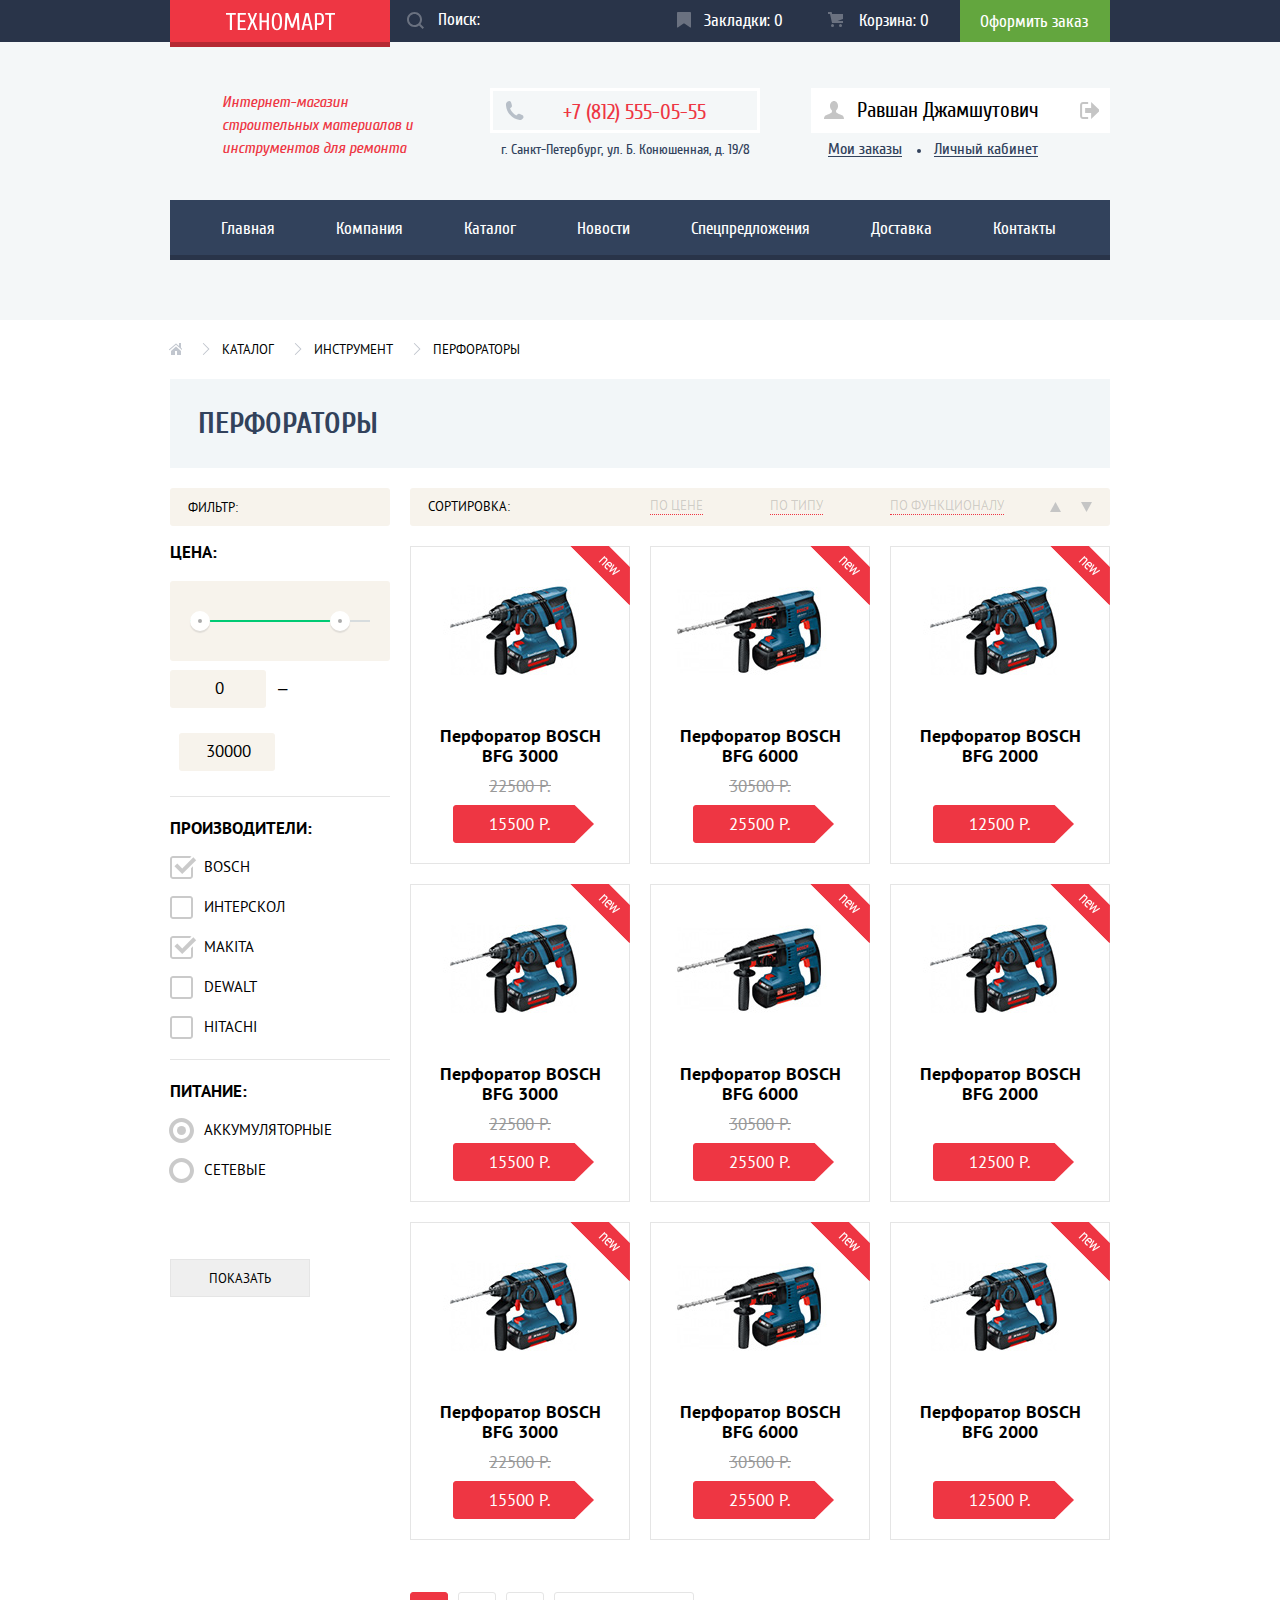
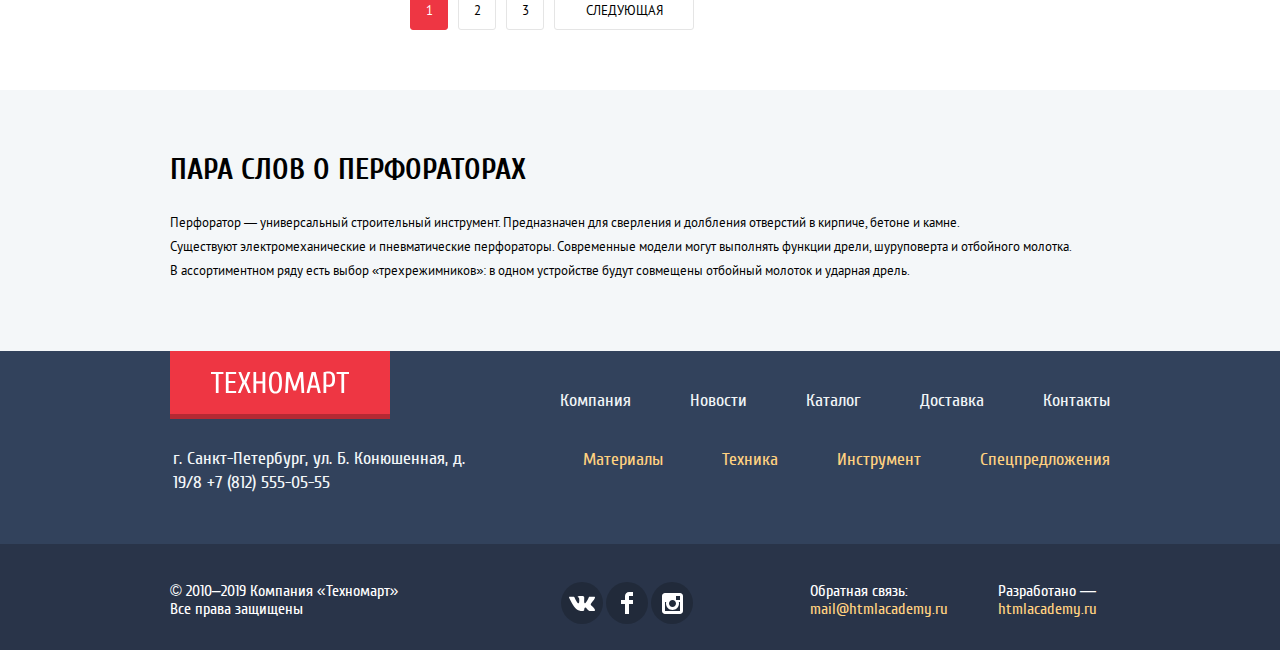
==== commit cdc45f95: "Исправлены несоответствия базовым критериям" ====
--- a/inner.html
+++ b/inner.html
@@ -3,6 +3,7 @@
     <head>
         <meta charset="utf-8">
         <title>HTML Academy: Техномарт</title>
+        <!-- <link href="https://fonts.googleapis.com/css?family=Cuprum:400,400i,700,700i|PT+Sans:400,400i,700,700i&display=swap&subset=latin,cyrillic" rel="stylesheet"> -->
         <link href="css/normalize.css" rel="stylesheet">
         <link href="css/style.css" rel="stylesheet">
     </head>
@@ -10,16 +11,16 @@
         <header class="main-header">
             <div class="header-wrapper-top">
                 <div class="columns container">
-                    <a class="logo header-logo" href="index.html"><img class="logo" src="img/logo-technomart.svg" width="109" height="19" alt="Логотип Техномарта"></a>
-                
+                    <div class="logo header-logo">
+                        <a href="index.html"><img src="img/logo-technomart.svg" width="109" height="19" alt="Логотип Техномарта"></a>
+                    </div>
+                    
                     <form class="search" action="https://echo.htmlacademy.ru/courses" method="get">
                         <label class="visually-hidden" for="search">Поиск:</label>
                         <input class="search-input" type="text" name="search" id="search" placeholder="Поиск:">
                         <svg class="search-icon" version="1.1" xmlns="http://www.w3.org/2000/svg" xmlns:xlink="http://www.w3.org/1999/xlink" x="0px" y="0px" width="17px"
                             height="17px" viewBox="0 0 17 17" enable-background="new 0 0 17 17" xml:space="preserve">
-                            <g id="Layer_1">
-                            </g>
-                            <g id="Layer_2">
+                            <g>
                                 <path fill="#ffffff" d="M17,15.586l-3.542-3.542C14.421,10.782,15,9.21,15,7.5C15,3.358,11.643,0,7.5,0C3.358,0,0,3.358,0,7.5
                                 C0,11.643,3.358,15,7.5,15c1.71,0,3.282-0.579,4.544-1.542L15.586,17L17,15.586z M2,7.5C2,4.467,4.467,2,7.5,2
                                 C10.532,2,13,4.467,13,7.5c0,3.032-2.468,5.5-5.5,5.5C4.467,13,2,10.532,2,7.5z"/>
@@ -38,15 +39,15 @@
             
             <div class="container">
                 <div class="header-wrapper-middle">
-                    <p class="site-title">Интернет-магазин строительных материалов<br> и инструментов для ремонта</p>
+                    <p class="site-title">Интернет-магазин строительных материалов и инструментов для ремонта</p>
                     <div class="header-contacts">
                         <a class="header-phone-number" href="+78125550555">+7 (812) 555-05-55</a>
                         <p class="header-address">г. Санкт-Петербург, ул. Б. Конюшенная, д. 19/8</p>
                     </div>
                     <div class="user-navigation">
-                        <a class="user-login" href="#"><span class="visually-hidden">Войти</span></a>
+                        <a class="user-login" href="#" aria-label="Войти"></a>
                         <a class="user-name" href="#">Равшан Джамшутович</a>
-                        <a class="user-logout" href="#"><span class="visually-hidden">Выйти</span></a>
+                        <a class="user-logout" href="#" aria-label="Выйти"></a>
                         <a class="header-orders" href="#">Мои заказы</a>
                         <a class="header-account" href="#">Личный кабинет</a>
                     </div>
@@ -71,7 +72,7 @@
                 <div class="page-title-wrapper">
                     <h1 class="page-title">Перфораторы</h1>
                     <ul class="breadcrumbs">
-                        <li><a class="breadcrumbs-main-page" href="index.html"><span class="visually-hidden">Главная</span></a></li>
+                        <li><a class="breadcrumbs-main-page" href="index.html" aria-label="Главная"></a></li>
                         <li><a href="inner.html">Каталог</a></li>
                         <li><a href="#">Инструмент</a></li>
                         <li class="breadcrumbs-current"><a href="#">Перфораторы</a></li>
@@ -162,18 +163,16 @@
                             </ul>
                             <ul class="order-list">
                                 <li class="order-item">
-                                    <a class="order-link-icon" href="#">
-                                        <span class="visually-hidden">По возрастанию</span>
-                                        <svg version="1.1" id="Layer_1" xmlns="http://www.w3.org/2000/svg" xmlns:xlink="http://www.w3.org/1999/xlink" x="0px" y="0px"
+                                    <a class="order-link-icon" href="#" aria-label="По возрастанию">
+                                        <svg version="1.1" xmlns="http://www.w3.org/2000/svg" xmlns:xlink="http://www.w3.org/1999/xlink" x="0px" y="0px"
                                             width="11px" height="10px" viewBox="0 0 11 10" enable-background="new 0 0 11 10" xml:space="preserve">
                                             <polygon fill="#c5c5c5" points="5.5,0 0,10 11,10 "/>
                                         </svg>
                                     </a>
                                 </li>
                                 <li class="order-item">
-                                    <a class="order-link-icon" href="#">
-                                        <span class="visually-hidden">По убыванию</span>
-                                        <svg version="1.1" id="Layer_1" xmlns="http://www.w3.org/2000/svg" xmlns:xlink="http://www.w3.org/1999/xlink" x="0px" y="0px"
+                                    <a class="order-link-icon" href="#" aria-label="По убыванию">
+                                        <svg version="1.1" xmlns="http://www.w3.org/2000/svg" xmlns:xlink="http://www.w3.org/1999/xlink" x="0px" y="0px"
                                             width="11px" height="10px" viewBox="0 0 11 10" enable-background="new 0 0 11 10" xml:space="preserve">
                                             <polygon fill="#c5c5c5" points="5.5,10 0,0 11,0 "/>
                                         </svg>
@@ -183,7 +182,7 @@
                         </div>
 
                         <ul class="catalog-items-list">
-                            <li class="catalog-item flag-new">
+                            <li class="catalog-item flag-new" tabindex="0">
                                 <h3 class="catalog-item-title">Перфоратор BOSCH BFG 3000</h3>
                                 <img src="img/perforator_2.jpg" width="218" height="170" alt="Перфоратор BOSCH BFG 3000">
                                 <p class="catalog-item-discount">22500 Р.</p>
@@ -194,7 +193,7 @@
                                     <a class="bookmark" href="#">В закладки</a>
                                 </div>
                             </li>
-                            <li class="catalog-item flag-new">
+                            <li class="catalog-item flag-new" tabindex="0">
                                 <h3 class="catalog-item-title">Перфоратор BOSCH BFG 6000</h3>
                                 <img src="img/perforator_3.jpg" width="218" height="170" alt="Перфоратор BOSCH BFG 6000">
                                 <p class="catalog-item-discount">30500 Р.</p>
@@ -205,7 +204,7 @@
                                     <a class="bookmark" href="#">В закладки</a>
                                 </div>
                             </li>
-                            <li class="catalog-item flag-new">
+                            <li class="catalog-item flag-new" tabindex="0">
                                 <h3 class="catalog-item-title">Перфоратор BOSCH BFG 2000</h3>
                                 <img src="img/perforator_4.jpg" width="218" height="170" alt="Перфоратор BOSCH BFG 2000">
                                 <p class="catalog-item-discount"></p>
@@ -216,7 +215,7 @@
                                     <a class="bookmark" href="#">В закладки</a>
                                 </div>
                             </li>
-                            <li class="catalog-item flag-new">
+                            <li class="catalog-item flag-new" tabindex="0">
                                 <h3 class="catalog-item-title">Перфоратор BOSCH BFG 3000</h3>
                                 <img src="img/perforator_2.jpg" width="218" height="170" alt="Перфоратор BOSCH BFG 3000">
                                 <p class="catalog-item-discount">22500 Р.</p>
@@ -226,7 +225,7 @@
                                     <a class="bookmark" href="#">В закладки</a>
                                 </div>
                             </li>
-                            <li class="catalog-item flag-new">
+                            <li class="catalog-item flag-new" tabindex="0">
                                 <h3 class="catalog-item-title">Перфоратор BOSCH BFG 6000</h3>
                                 <img src="img/perforator_3.jpg" width="218" height="170" alt="Перфоратор BOSCH BFG 6000">
                                 <p class="catalog-item-discount">30500 Р.</p>
@@ -237,7 +236,7 @@
                                     <a class="bookmark" href="#">В закладки</a>
                                 </div>
                             </li>
-                            <li class="catalog-item flag-new">
+                            <li class="catalog-item flag-new" tabindex="0">
                                 <h3 class="catalog-item-title">Перфоратор BOSCH BFG 2000</h3>
                                 <img src="img/perforator_4.jpg" width="218" height="170" alt="Перфоратор BOSCH BFG 2000">
                                 <p class="catalog-item-discount"></p>
@@ -248,7 +247,7 @@
                                     <a class="bookmark" href="#">В закладки</a>
                                 </div>
                             </li>
-                            <li class="catalog-item flag-new">
+                            <li class="catalog-item flag-new" tabindex="0">
                                 <h3 class="catalog-item-title">Перфоратор BOSCH BFG 3000</h3>
                                 <img src="img/perforator_2.jpg" width="218" height="170" alt="Перфоратор BOSCH BFG 3000">
                                 <p class="catalog-item-discount">22500 Р.</p>
@@ -259,7 +258,7 @@
                                     <a class="bookmark" href="#">В закладки</a>
                                 </div>
                             </li>
-                            <li class="catalog-item flag-new">
+                            <li class="catalog-item flag-new" tabindex="0">
                                 <h3 class="catalog-item-title">Перфоратор BOSCH BFG 6000</h3>
                                 <img src="img/perforator_3.jpg" width="218" height="170" alt="Перфоратор BOSCH BFG 6000">
                                 <p class="catalog-item-discount">30500 Р.</p>
@@ -270,7 +269,7 @@
                                     <a class="bookmark" href="#">В закладки</a>
                                 </div>
                             </li>
-                            <li class="catalog-item flag-new">
+                            <li class="catalog-item flag-new" tabindex="0">
                                 <h3 class="catalog-item-title">Перфоратор BOSCH BFG 2000</h3>
                                 <img src="img/perforator_4.jpg" width="218" height="170" alt="Перфоратор BOSCH BFG 2000">
                                 <p class="catalog-item-discount"></p>
@@ -283,7 +282,7 @@
                             </li>
                         </ul>
                         <ul class="pagination-list">
-                            <li class="pagination-item pagination-item-current"><a>1</a></li class="pagination-item">
+                            <li class="pagination-item pagination-item-current"><a>1</a></li>
                             <li class="pagination-item"><a href="#">2</a></li>
                             <li class="pagination-item"><a href="#">3</a></li>
                             <li class="pagination-item pagination-item-next"><a href="#">Следующая</a></li>
@@ -306,7 +305,10 @@
         <footer class="main-footer">
             <div class="main-footer-wrapper container">
                 <div class="footer-wrapper-top">
-                    <img class="logo footer-logo" src="img/logo-technomart.svg" width="138" height="23" alt="Логотип Техномарта">
+                    <div class="logo footer-logo">
+                        <a href="index.html"><img src="img/logo-technomart.svg" width="138" height="23" alt="Логотип Техномарта"></a>
+                    </div>
+                    
                     <ul class="footer-navigation">
                         <li><a href="#">Компания</a></li>
                         <li><a href="#">Новости</a></li>
@@ -318,7 +320,7 @@
             
                 <div class="footer-wrapper-middle">
                     <p class="footer-contacts">
-                        г. Санкт-Петербург, ул. Б. Конюшенная, д. 19/8<br>
+                        г. Санкт-Петербург, ул. Б. Конюшенная, д. 19/8
                         <a href="+78125550555">+7 (812) 555-05-55</a>
                     </p>
                     <ul class="footer-offers">
@@ -337,21 +339,9 @@
                         Все права защищены
                     </p>
                     <ul class="footer-social-list">
-                        <li>
-                            <a class="social-button social-button-vk" href="#">
-                                <span class="visually-hidden">Вконтакте</span>
-                            </a>
-                        </li>
-                        <li>
-                            <a class="social-button social-button-fb" href="#">
-                                <span class="visually-hidden">Фейсбук</span>
-                            </a>
-                        </li>
-                        <li>
-                            <a class="social-button social-button-insta" href="#">
-                                <span class="visually-hidden">Инстаграм</span>
-                            </a>
-                        </li>
+                        <li><a class="social-button social-button-vk" href="#" aria-label="Вконтакте"></a></li>
+                        <li><a class="social-button social-button-fb" href="#" aria-label="Фейсбук"></a></li>
+                        <li><a class="social-button social-button-insta" href="#" aria-label="Инстаграм"></a></li>
                     </ul>
                     <div class="columns">
                         <p class="footer-email">
@@ -373,9 +363,7 @@
                 <a class="order-button" href="#">Оформить заказ</a>
                 <a class="continue-button" href="#">Продолжить покупки</a>
             </div>
-            <button class="close-button" type="button">
-                <span class="visually-hidden">Закрыть</span>
-            </button>
+            <button class="close-button" type="button" aria-label="Закрыть"></button>
         </section>
     </body>
 </html>--- a/css/style.css
+++ b/css/style.css
@@ -53,7 +53,7 @@
 
     border: 0;
     
-    clip: rect(0 0 0 0);
+    clip: rect(0, 0, 0, 0);
     overflow: hidden;
 }
 
@@ -88,26 +88,27 @@
     background-color: #293449;
 }
 
-.header-logo {
+.logo {
+    display: flex;
     width: 220px;
-    height: 29px;
-    padding-top: 13px;
-
-    text-align: center;
 
     background-color: #ee3643;
     box-shadow: 0px 5px 0 0 #b52933;
 }
 
-.header-logo:hover,
-.header-logo:focus {
-    background-color: #ca2c37;
-    box-shadow: 0px 5px 0 0 #9a212a;
-}
-
-.header-logo:active {
-    background-color: #ba2732;
-    box-shadow: 0px 5px 0 0 #8e1e26;
+.logo img {
+    margin: auto;
+}
+
+.header-logo {
+    height: 42px;
+    
+    text-align: center;
+}
+
+.header-logo img{
+    width: 109px;
+    height: 19px;
 }
 
 .search {
@@ -789,6 +790,7 @@
     background-position: 0 0;
     background-repeat: no-repeat;
     border: none;
+    cursor: pointer;
 }
 
 .slider-button-left {
@@ -867,15 +869,11 @@
 }
 
 .popular-vendor-item {
-    display: flex;
-    align-items: center;
     width: 218px;
     height: 143px;
     margin-right: 20px;
     margin-bottom: 20px;
-
-    text-align: center;
-
+    
     border: 1px solid #e5e5e5;
 }
 
@@ -884,8 +882,11 @@
 }
 
 .popular-vendor-item a {
-    display: block;
+    display: flex;
+    justify-content: center;
+    align-items: center;
     width: 100%;
+    height: 100%;
 }
 
 .popular-vendor-item a:hover,
@@ -1077,10 +1078,16 @@
     margin-bottom: 24px;
 }
 
+.delivery-offer {
+    width: 390px;
+}
+
 .delivery-list {
     margin: 0;
     margin-top: 21px;
     margin-bottom: 36px;
+    padding: 0;
+    padding-left: 35px;
 
     list-style: none;
 }
@@ -1100,7 +1107,7 @@
 
     position: absolute;
     top: 40%;
-    left: -40px;
+    left: -35px;
 
     width: 25px;
     height: 2px;
@@ -1131,19 +1138,38 @@
 }
 
 .contacts p {
+    width: 179px;
     margin: 0;
     margin-bottom: 30px;
 }
 
-.contacts img {
+.contacts-map {
     display: block;
 }
 
 .contacts .button {
     width: 300px;
     min-height: 38px;
-    margin-top: 40px;
+    margin-top: 32px;
     padding: 0;
+}
+
+.logo a {
+    display: flex;
+    
+    width: 100%;
+    height: 100%;
+}
+
+.logo a:hover,
+.logo a:focus {
+    background-color: #ca2c37;
+    box-shadow: 0px 5px 0 0 #9a212a;
+}
+
+.logo a:active {
+    background-color: #ba2732;
+    box-shadow: 0px 5px 0 0 #8e1e26;
 }
 
 .page-title-wrapper {
@@ -1601,6 +1627,8 @@
     margin-right: 0;
 }
 
+
+
 .catalog-item.flag-new::after {
     top: -1px;
     right: -1px;
@@ -1762,7 +1790,8 @@
     display: none;
 }
   
-.catalog-item:hover .actions {
+.catalog-item:hover .actions,
+.catalog-item:focus .actions {
     display: block;
 }
   
@@ -1868,16 +1897,21 @@
 .footer-wrapper-top {
     display: flex;
     justify-content: space-between;
-    padding-top: 38px;
+    padding-top: 37px;
     padding-bottom: 33px;
 }
 
 .footer-logo {
-    margin-top: -38px;
-    padding: 20px 41px 21px;
+    height: 63px;
+    margin-top: -37px;
 
     background-color: #ee3643;
     box-shadow: 0px 5px 0 0 #b52933;
+}
+
+.footer-logo img{
+    width: 138px;
+    height: 23px;
 }
 
 .main-footer ul {
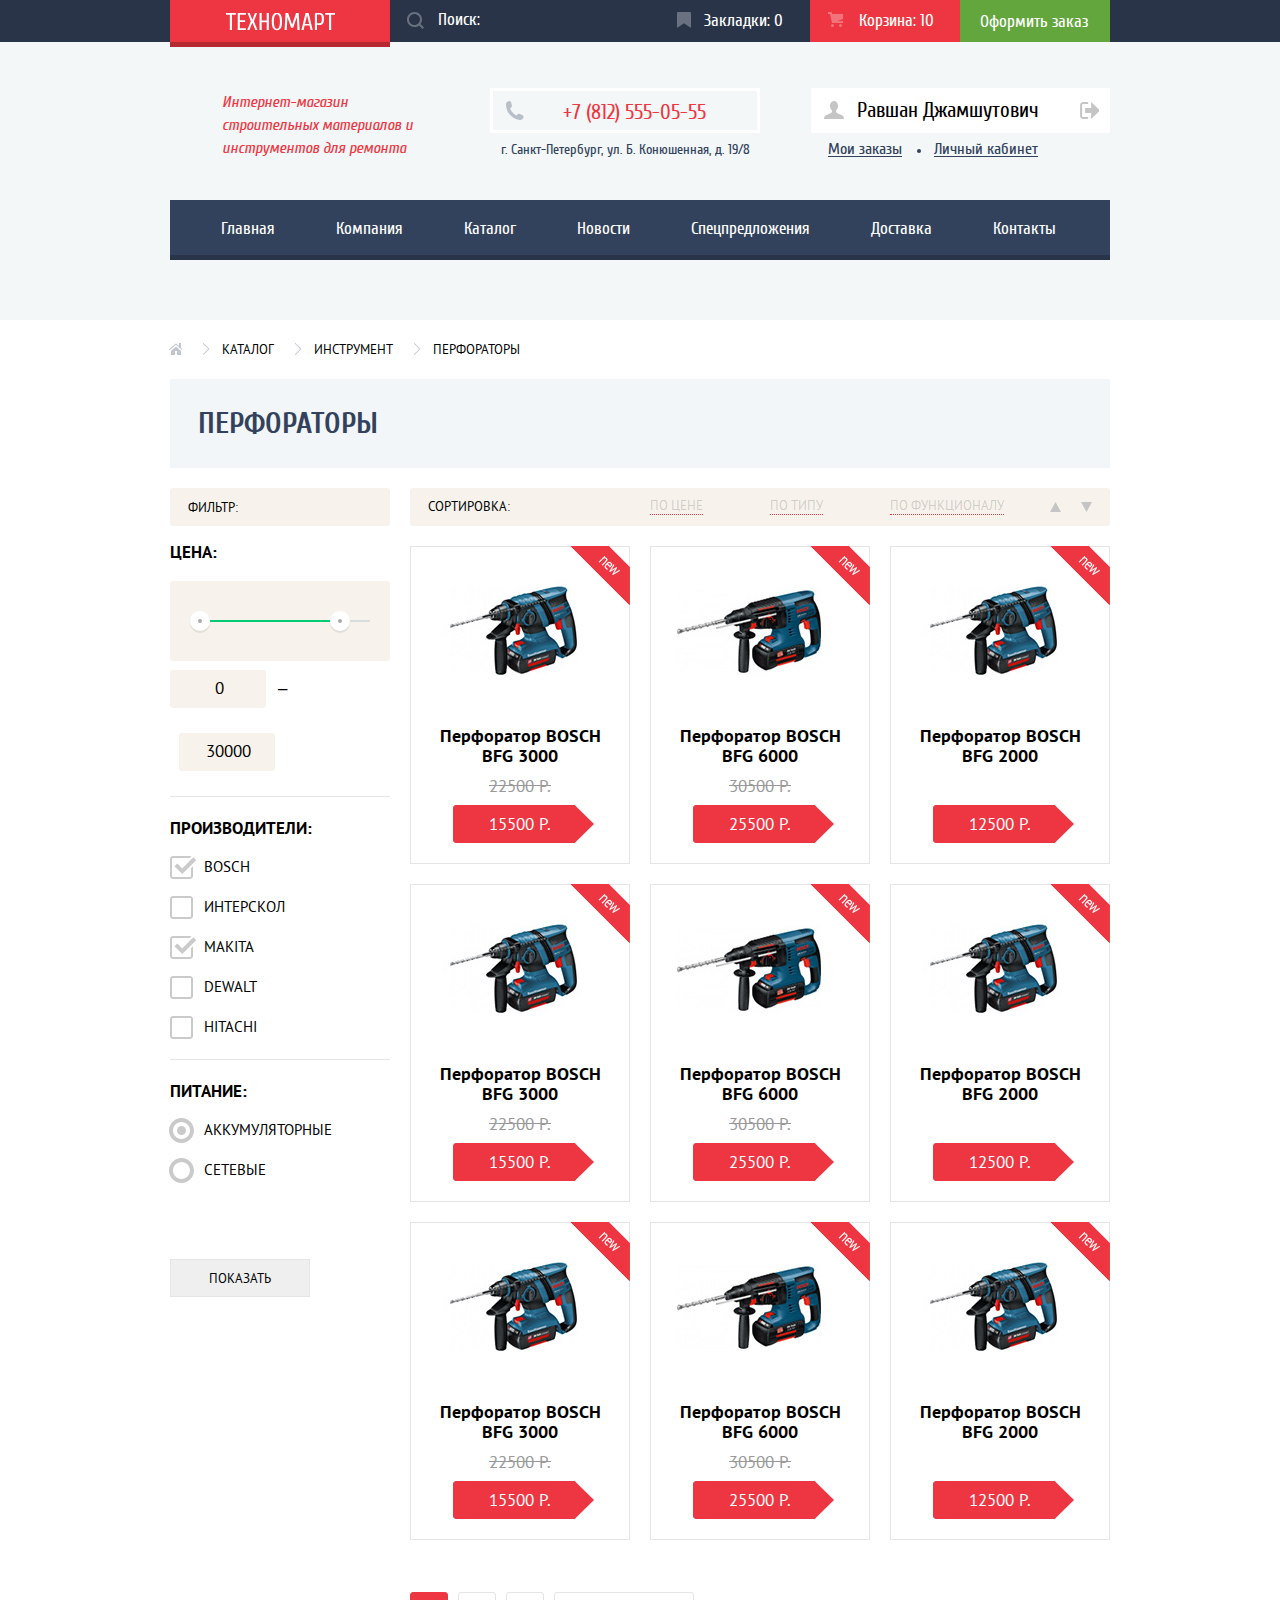
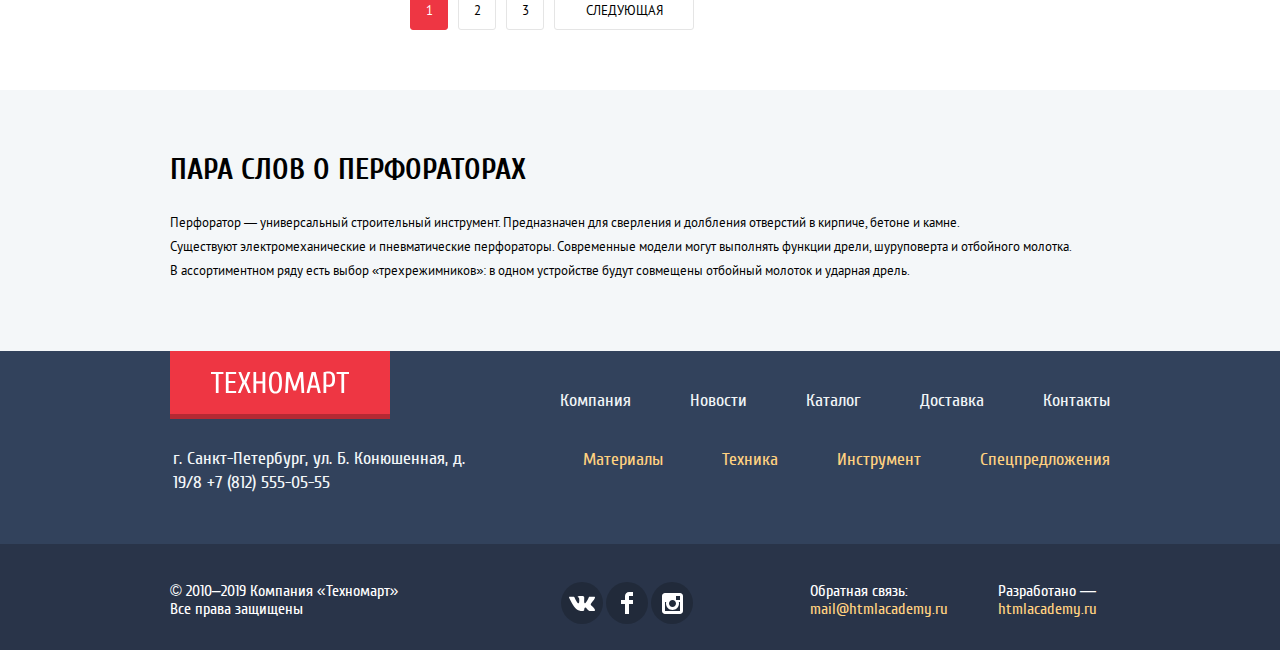
==== commit 243f72a8: "Добавлены префиксы, правки по переполнению" ====
--- a/inner.html
+++ b/inner.html
@@ -3,7 +3,6 @@
     <head>
         <meta charset="utf-8">
         <title>HTML Academy: Техномарт</title>
-        <!-- <link href="https://fonts.googleapis.com/css?family=Cuprum:400,400i,700,700i|PT+Sans:400,400i,700,700i&display=swap&subset=latin,cyrillic" rel="stylesheet"> -->
         <link href="css/normalize.css" rel="stylesheet">
         <link href="css/style.css" rel="stylesheet">
     </head>
@@ -31,7 +30,7 @@
                 
                     <ul class="cart-list">
                         <li class="bookmarks"><a href="#">Закладки: 0</a></li>
-                        <li class="cart"><a href="#">Корзина: 0</a></li>
+                        <li class="cart cart--active"><a href="#">Корзина: 10</a></li>
                         <li class="order"><a href="#">Оформить заказ</a></li>
                     </ul>
                 </div>
@@ -363,7 +362,7 @@
                 <a class="order-button" href="#">Оформить заказ</a>
                 <a class="continue-button" href="#">Продолжить покупки</a>
             </div>
-            <button class="close-button" type="button" aria-label="Закрыть"></button>
+            <button class="modal-close" type="button" aria-label="Закрыть"></button>
         </section>
     </body>
 </html>--- a/css/style.css
+++ b/css/style.css
@@ -1,3 +1,5 @@
+/* prefixed by https://autoprefixer.github.io (PostCSS: v7.0.26, autoprefixer: v9.7.3) */
+
 body {
     margin: 0;
     padding: 0;
@@ -41,9 +43,11 @@
     background-color: #ba2732;
 }
 
+
 .visually-hidden:not(:focus):not(:active),
 input[type="checkbox"].visually-hidden,
 input[type="radio"].visually-hidden {
+    display: block;
     position: absolute;
 
     width: 1px;
@@ -58,9 +62,16 @@
 }
 
 .main-header {
-    display: flex;
-    flex-direction: column;
-    justify-content: space-between;
+    display: -webkit-box;
+    display: -ms-flexbox;
+    display: flex;
+    -webkit-box-orient: vertical;
+    -webkit-box-direction: normal;
+        -ms-flex-direction: column;
+            flex-direction: column;
+    -webkit-box-pack: justify;
+        -ms-flex-pack: justify;
+            justify-content: space-between;
 
     font-family: "Cuprum", Arial, sans-serif;
     font-size: 17px;
@@ -77,8 +88,12 @@
 }
 
 .columns {
-    display: flex;
-    justify-content: space-between;
+    display: -webkit-box;
+    display: -ms-flexbox;
+    display: flex;
+    -webkit-box-pack: justify;
+        -ms-flex-pack: justify;
+            justify-content: space-between;
 }
 
 .header-wrapper-top {
@@ -89,11 +104,14 @@
 }
 
 .logo {
+    display: -webkit-box;
+    display: -ms-flexbox;
     display: flex;
     width: 220px;
 
     background-color: #ee3643;
-    box-shadow: 0px 5px 0 0 #b52933;
+    -webkit-box-shadow: 0px 5px 0 0 #b52933;
+            box-shadow: 0px 5px 0 0 #b52933;
 }
 
 .logo img {
@@ -114,7 +132,11 @@
 .search {
     position: relative;
 
-    flex-grow: 1;
+    -webkit-box-flex: 1;
+
+        -ms-flex-positive: 1;
+
+            flex-grow: 1;
 
     background-color: #293449;
 }
@@ -137,13 +159,32 @@
     opacity: 1;
 } 
 
+.search input[type="text"]::-webkit-input-placeholder {
+    color: #ffffff;
+} 
+
+.search input[type="text"]::-moz-placeholder {
+    color: #ffffff;
+} 
+
+.search input[type="text"]:-ms-input-placeholder {
+    color: #ffffff;
+} 
+
+.search input[type="text"]::-ms-input-placeholder {
+    color: #ffffff;
+} 
+
 .search input[type="text"]::placeholder {
     color: #ffffff;
 }
 
 .search input[type="text"] {
     display: block;
-    box-sizing: border-box;
+    
+    -webkit-box-sizing: border-box;
+    
+            box-sizing: border-box;
     width: 100%;
     min-height: 40px;
     padding-left: 48px;
@@ -165,8 +206,11 @@
 }
 
 .cart-list {
-    display: flex;
-    flex-wrap: wrap;
+    display: -webkit-box;
+    display: -ms-flexbox;
+    display: flex;
+    -ms-flex-wrap: wrap;
+        flex-wrap: wrap;
     width: 450px;
     margin: 0;
     margin-left: auto;
@@ -194,7 +238,8 @@
     position: relative;
 
     display: block;
-    box-sizing: border-box;
+    -webkit-box-sizing: border-box;
+            box-sizing: border-box;
     width: 100%;
     padding-top: 12px;
     padding-bottom: 12px;
@@ -268,7 +313,8 @@
 
 .order a {
     display: block;
-    box-sizing: border-box;
+    -webkit-box-sizing: border-box;
+            box-sizing: border-box;
     width: 100%;
     padding-top: 13px;
     padding-right: 22px;
@@ -292,6 +338,8 @@
 }
 
 .header-wrapper-middle {
+    display: -webkit-box;
+    display: -ms-flexbox;
     display: flex;
     margin-bottom: 40px;
 }
@@ -356,8 +404,11 @@
 }
 
 .user-login-list {
-    display: flex;
-    flex-wrap: wrap;
+    display: -webkit-box;
+    display: -ms-flexbox;
+    display: flex;
+    -ms-flex-wrap: wrap;
+        flex-wrap: wrap;
     width: 281px;
     margin: 0;
     margin-bottom: auto;
@@ -388,7 +439,8 @@
 
 .user-login-list a {
     display: block;
-    box-sizing: border-box;
+    -webkit-box-sizing: border-box;
+            box-sizing: border-box;
     width: 100%;
     padding-top: 12px;
     padding-bottom: 12px;
@@ -470,7 +522,8 @@
 
 .user-name {
     display: block;
-    box-sizing: border-box;
+    -webkit-box-sizing: border-box;
+            box-sizing: border-box;
     min-width: 299px;
     min-height: 45px;
     margin-bottom: 6px;
@@ -563,12 +616,19 @@
     margin-bottom: 60px;
 
     background-color: #32425c;
-    box-shadow: 0px -5px 0 0 #293449 inset;
+    -webkit-box-shadow: 0px -5px 0 0 #293449 inset;
+            box-shadow: 0px -5px 0 0 #293449 inset;
 }
 
 .main-nav-list {
-    display: flex;
-    justify-content: space-between;
+    display: -webkit-box;
+    display: -ms-flexbox;
+    display: flex;
+    -ms-flex-wrap: wrap;
+        flex-wrap: wrap;
+    -webkit-box-pack: justify;
+        -ms-flex-pack: justify;
+            justify-content: space-between;
     margin: 0;
     padding: 0;
     padding-right: 23px;
@@ -578,9 +638,13 @@
 }
 
 .main-nav-list li {
-    flex-grow: 1;
-    flex-shrink: 1;
-    flex-basis: auto;
+    -webkit-box-flex: 1;
+        -ms-flex-positive: 1;
+            flex-grow: 1;
+    -ms-flex-negative: 1;
+        flex-shrink: 1;
+    -ms-flex-preferred-size: auto;
+        flex-basis: auto;
 }
 
 .main-nav-list a {
@@ -612,9 +676,14 @@
 }
 
 .promo-list {
-    display: flex;
-    flex-wrap: wrap;
-    justify-content: space-between;
+    display: -webkit-box;
+    display: -ms-flexbox;
+    display: flex;
+    -ms-flex-wrap: wrap;
+        flex-wrap: wrap;
+    -webkit-box-pack: justify;
+        -ms-flex-pack: justify;
+            justify-content: space-between;
     margin: 0;
     padding: 0;
 
@@ -624,7 +693,8 @@
 .promo-item {
     width: 300px;
     min-height: 123px;
-    box-sizing: border-box;
+    -webkit-box-sizing: border-box;
+            box-sizing: border-box;
     margin-bottom: 20px;
     padding-top: 21px;
     padding-bottom: 22px;
@@ -658,18 +728,22 @@
 
 .promo-item a {
     display: block;
-    box-sizing: border-box;
+    -webkit-box-sizing: border-box;
+            box-sizing: border-box;
     width: 135px;
     margin-top: 12px;
     margin-left: 3px;
     padding-top: 11px;
+    padding-right: 9px;
     padding-bottom: 9px;
+    padding-left: 9px;
 
     font-size: 14px;
     line-height: 18px;
     text-align: center;
     color: #ffffff;
     text-transform: uppercase;
+    word-wrap: break-word;
     
     background-color: rgba(0, 0, 0, 0.1);
     border-radius: 3px;
@@ -706,10 +780,18 @@
 }
 
 .promo-wrapper {
-    display: flex;
-    flex-direction: column;
-    flex-wrap: wrap;
-    justify-content: space-between;
+    display: -webkit-box;
+    display: -ms-flexbox;
+    display: flex;
+    -webkit-box-orient: vertical;
+    -webkit-box-direction: normal;
+        -ms-flex-direction: column;
+            flex-direction: column;
+    -ms-flex-wrap: wrap;
+        flex-wrap: wrap;
+    -webkit-box-pack: justify;
+        -ms-flex-pack: justify;
+            justify-content: space-between;
     height: 286px;
     margin-bottom: 34px;
 }
@@ -805,6 +887,33 @@
     background-image: url("../img/icon-right.svg");
 }
 
+.slider-controls {
+    position: absolute;
+    bottom: 42px;
+    left: 295px;
+    z-index: 10;
+
+    font-size: 0;
+}
+
+.slider-controls label {
+    display: inline-block;
+    width: 6px;
+    height: 6px;
+    margin-right: 10px;
+
+    vertical-align: top;
+
+    background-color: #ffffff;
+    border: 2px solid #ffffff;
+    border-radius: 50%;
+    cursor: pointer;
+}
+
+.slider-toggle:checked + label {
+    background-color: #ee3643;
+}
+
 .promo-sale {
     background-color: #8ed78f;
     background-image: url("../img/icon-4.svg");
@@ -820,9 +929,15 @@
 }
 
 .popular-title {
-    display: flex;
-    justify-content: space-between;
-    align-items: center;
+    display: -webkit-box;
+    display: -ms-flexbox;
+    display: flex;
+    -webkit-box-pack: justify;
+        -ms-flex-pack: justify;
+            justify-content: space-between;
+    -webkit-box-align: center;
+        -ms-flex-align: center;
+            align-items: center;
     margin-top: 2px;
     margin-bottom: 20px;
     padding-top: 24px;
@@ -859,8 +974,11 @@
 }
 
 .popular-vendors-list {
-    display: flex;
-    flex-wrap: wrap;
+    display: -webkit-box;
+    display: -ms-flexbox;
+    display: flex;
+    -ms-flex-wrap: wrap;
+        flex-wrap: wrap;
     margin: 0;
     margin-bottom: 65px;
     padding: 0;
@@ -882,20 +1000,28 @@
 }
 
 .popular-vendor-item a {
-    display: flex;
-    justify-content: center;
-    align-items: center;
+    display: -webkit-box;
+    display: -ms-flexbox;
+    display: flex;
+    -webkit-box-pack: center;
+        -ms-flex-pack: center;
+            justify-content: center;
+    -webkit-box-align: center;
+        -ms-flex-align: center;
+            align-items: center;
     width: 100%;
     height: 100%;
 }
 
 .popular-vendor-item a:hover,
 .popular-vendor-item a:focus {
-    box-shadow: 0px 10px 25px 0 rgba(41, 52, 73, 0.5);
+    -webkit-box-shadow: 0px 10px 25px 0 rgba(41, 52, 73, 0.5);
+            box-shadow: 0px 10px 25px 0 rgba(41, 52, 73, 0.5);
 }
 
 .popular-vendor-item a:active {
-    box-shadow: 0px 4px 10px 0 rgba(41, 52, 73, 0.5);
+    -webkit-box-shadow: 0px 4px 10px 0 rgba(41, 52, 73, 0.5);
+            box-shadow: 0px 4px 10px 0 rgba(41, 52, 73, 0.5);
 }
 
 .popular-vendor-item a:active img {
@@ -968,7 +1094,10 @@
     color: #ffffff;
 
     background-color: #32425c;
-    box-shadow: 
+    -webkit-box-shadow: 
+        0 -1px 0 0 #293449,
+        0 1px 0 0 #405069 inset;
+            box-shadow: 
         0 -1px 0 0 #293449,
         0 1px 0 0 #405069 inset;
 }
@@ -982,17 +1111,24 @@
     color: #32425c;
 
     background-color: #ffffff;
-    box-shadow: 
+    -webkit-box-shadow: 
         0 -1px 0 0 #ffffff,
         0 1px 0 0 #ffffff inset;
+            box-shadow: 
+        0 -1px 0 0 #ffffff,
+        0 1px 0 0 #ffffff inset;
 }
 
 .service-wrapper {
+    display: -webkit-box;
+    display: -ms-flexbox;
     display: flex;
 }
 
 .service-unit {
-    flex-grow: 1;
+    -webkit-box-flex: 1;
+        -ms-flex-positive: 1;
+            flex-grow: 1;
     padding-bottom: 107px;
 }
 
@@ -1148,13 +1284,17 @@
 }
 
 .contacts .button {
+    display: block;
     width: 300px;
-    min-height: 38px;
+    min-height: 27px;
     margin-top: 32px;
     padding: 0;
+    padding-top: 11px;
 }
 
 .logo a {
+    display: -webkit-box;
+    display: -ms-flexbox;
     display: flex;
     
     width: 100%;
@@ -1164,23 +1304,32 @@
 .logo a:hover,
 .logo a:focus {
     background-color: #ca2c37;
-    box-shadow: 0px 5px 0 0 #9a212a;
+    -webkit-box-shadow: 0px 5px 0 0 #9a212a;
+            box-shadow: 0px 5px 0 0 #9a212a;
 }
 
 .logo a:active {
     background-color: #ba2732;
-    box-shadow: 0px 5px 0 0 #8e1e26;
+    -webkit-box-shadow: 0px 5px 0 0 #8e1e26;
+            box-shadow: 0px 5px 0 0 #8e1e26;
 }
 
 .page-title-wrapper {
-    display: flex;
-    flex-direction: column;
+    display: -webkit-box;
+    display: -ms-flexbox;
+    display: flex;
+    -webkit-box-orient: vertical;
+    -webkit-box-direction: normal;
+        -ms-flex-direction: column;
+            flex-direction: column;
 
     margin-bottom: 20px;
 }
 
 .page-title {
-    order: 1;
+    -webkit-box-ordinal-group: 2;
+        -ms-flex-order: 1;
+            order: 1;
 
     margin: 0;
     padding: 30px 28px 29px;
@@ -1195,9 +1344,14 @@
 }
 
 .breadcrumbs {
-    display: flex;
-    justify-content: flex-start;
-    flex-wrap: wrap;
+    display: -webkit-box;
+    display: -ms-flexbox;
+    display: flex;
+    -webkit-box-pack: start;
+        -ms-flex-pack: start;
+            justify-content: flex-start;
+    -ms-flex-wrap: wrap;
+        flex-wrap: wrap;
     margin: 0;
     margin-top: 18px;
     margin-bottom: 17px;
@@ -1342,7 +1496,8 @@
     border: 8px solid #ffffff;
     background-color: #ababab;
     border-radius: 50%;
-    box-shadow: 0 2px 1px 0 #e0ddd8;
+    -webkit-box-shadow: 0 2px 1px 0 #e0ddd8;
+            box-shadow: 0 2px 1px 0 #e0ddd8;
     cursor: pointer;
 } 
 
@@ -1414,7 +1569,10 @@
     display: block;
 
     cursor: pointer;
-    user-select: none;
+    -webkit-user-select: none;
+       -moz-user-select: none;
+        -ms-user-select: none;
+            user-select: none;
 }
 
 .filter-input:disabled + label {
@@ -1503,7 +1661,8 @@
 }
 
 .filter-button {
-    box-sizing: border-box;
+    -webkit-box-sizing: border-box;
+            box-sizing: border-box;
     width: 140px;
     padding-top: 10px;
     padding-bottom: 8px;
@@ -1515,9 +1674,14 @@
 }
 
 .sort {
-    display: flex;
-    flex-wrap: wrap;
-    justify-content: space-between;
+    display: -webkit-box;
+    display: -ms-flexbox;
+    display: flex;
+    -ms-flex-wrap: wrap;
+        flex-wrap: wrap;
+    -webkit-box-pack: justify;
+        -ms-flex-pack: justify;
+            justify-content: space-between;
 
     margin-bottom: 20px;
     padding-top: 10px;
@@ -1537,9 +1701,14 @@
 }
 
 .sort-list {
-    display: flex;
-    flex-wrap: wrap;
-    justify-content: space-between;
+    display: -webkit-box;
+    display: -ms-flexbox;
+    display: flex;
+    -ms-flex-wrap: wrap;
+        flex-wrap: wrap;
+    -webkit-box-pack: justify;
+        -ms-flex-pack: justify;
+            justify-content: space-between;
     width: 354px;
     margin: 0;
     margin-right: 40px;
@@ -1576,9 +1745,14 @@
 }
 
 .order-list {
-    display: flex;
-    flex-wrap: wrap;
-    justify-content: space-between;
+    display: -webkit-box;
+    display: -ms-flexbox;
+    display: flex;
+    -ms-flex-wrap: wrap;
+        flex-wrap: wrap;
+    -webkit-box-pack: justify;
+        -ms-flex-pack: justify;
+            justify-content: space-between;
     
     width: 42px;
     margin: 0;
@@ -1603,8 +1777,11 @@
 }
 
 .catalog-items-list {
-    display: flex;
-    flex-wrap: wrap;
+    display: -webkit-box;
+    display: -ms-flexbox;
+    display: flex;
+    -ms-flex-wrap: wrap;
+        flex-wrap: wrap;
     margin: 0;
     padding: 0;
 
@@ -1614,8 +1791,15 @@
 .catalog-item {
     position: relative;
 
-    display: flex;
-    flex-direction: column;
+    display: -webkit-box;
+
+    display: -ms-flexbox;
+
+    display: flex;
+    -webkit-box-orient: vertical;
+    -webkit-box-direction: normal;
+        -ms-flex-direction: column;
+            flex-direction: column;
     width: 218px;
     margin-right: 20px;
     margin-bottom: 20px;
@@ -1635,7 +1819,8 @@
 }
 
 .catalog-item:hover {
-    box-shadow: 0px 10px 25px 0 rgba(41, 52, 73, 0.5);;
+    -webkit-box-shadow: 0px 10px 25px 0 rgba(41, 52, 73, 0.5);
+            box-shadow: 0px 10px 25px 0 rgba(41, 52, 73, 0.5);;
 }
 
 .catalog-item-title {
@@ -1651,7 +1836,9 @@
 }
 
 .catalog-item img {
-    order: -1;
+    -webkit-box-ordinal-group: 0;
+        -ms-flex-order: -1;
+            order: -1;
     width: 218px;
     height: 170px;
 } 
@@ -1705,7 +1892,8 @@
 .catalog-item .buy,
 .catalog-item .bookmark {
     display: block;
-    box-sizing: border-box;
+    -webkit-box-sizing: border-box;
+            box-sizing: border-box;
     width: 135px;
     margin-top: 3px;
     margin-bottom: 3px;
@@ -1730,7 +1918,8 @@
 
     background-color: #63a63e;
     border-radius: 3px;
-    box-shadow: 0px -3px 0 0 #367315 inset;
+    -webkit-box-shadow: 0px -3px 0 0 #367315 inset;
+            box-shadow: 0px -3px 0 0 #367315 inset;
 }
 
 .catalog-item .buy:hover,
@@ -1740,7 +1929,8 @@
 
 .catalog-item .buy:active {
     background-color: #518534;
-    box-shadow: none;
+    -webkit-box-shadow: none;
+            box-shadow: none;
 }
 
 .catalog-item .buy::before {
@@ -1765,7 +1955,8 @@
 }
 
 .catalog-item .bookmark {
-    box-sizing: border-box;
+    -webkit-box-sizing: border-box;
+            box-sizing: border-box;
     padding-top: 8px;
     padding-bottom: 6px;
     padding-left: 3px;
@@ -1796,8 +1987,11 @@
 }
   
 .pagination-list {
-    display: flex;
-    flex-wrap: wrap;
+    display: -webkit-box;
+    display: -ms-flexbox;
+    display: flex;
+    -ms-flex-wrap: wrap;
+        flex-wrap: wrap;
 
     margin: 0;
     margin-top: 32px;
@@ -1890,13 +2084,22 @@
 }
 
 .main-footer-wrapper {
-    display: flex;
-    flex-direction: column;
+    display: -webkit-box;
+    display: -ms-flexbox;
+    display: flex;
+    -webkit-box-orient: vertical;
+    -webkit-box-direction: normal;
+        -ms-flex-direction: column;
+            flex-direction: column;
 }
 
 .footer-wrapper-top {
-    display: flex;
-    justify-content: space-between;
+    display: -webkit-box;
+    display: -ms-flexbox;
+    display: flex;
+    -webkit-box-pack: justify;
+        -ms-flex-pack: justify;
+            justify-content: space-between;
     padding-top: 37px;
     padding-bottom: 33px;
 }
@@ -1906,7 +2109,8 @@
     margin-top: -37px;
 
     background-color: #ee3643;
-    box-shadow: 0px 5px 0 0 #b52933;
+    -webkit-box-shadow: 0px 5px 0 0 #b52933;
+            box-shadow: 0px 5px 0 0 #b52933;
 }
 
 .footer-logo img{
@@ -1922,8 +2126,14 @@
 }
 
 .footer-navigation {
-    display: flex;
-    justify-content: space-between;
+    display: -webkit-box;
+    display: -ms-flexbox;
+    display: flex;
+    -ms-flex-wrap: wrap;
+        flex-wrap: wrap;
+    -webkit-box-pack: justify;
+        -ms-flex-pack: justify;
+            justify-content: space-between;
     width: 550px;
 }
 
@@ -1946,8 +2156,12 @@
 }
 
 .footer-wrapper-middle {
-    display: flex;
-    justify-content: space-between;
+    display: -webkit-box;
+    display: -ms-flexbox;
+    display: flex;
+    -webkit-box-pack: justify;
+        -ms-flex-pack: justify;
+            justify-content: space-between;
     margin-bottom: 49px;
 }
 
@@ -1963,8 +2177,14 @@
 }
 
 .footer-offers {
-    display: flex;
-    justify-content: space-between;
+    display: -webkit-box;
+    display: -ms-flexbox;
+    display: flex;
+    -ms-flex-wrap: wrap;
+        flex-wrap: wrap;
+    -webkit-box-pack: justify;
+        -ms-flex-pack: justify;
+            justify-content: space-between;
     width: 527px;
 }
 
@@ -1997,6 +2217,8 @@
 }
 
 .footer-wrapper-bottom .container {
+    display: -webkit-box;
+    display: -ms-flexbox;
     display: flex;
 }
 
@@ -2012,9 +2234,14 @@
 }
 
 .footer-social-list {
-    display: flex;
-    flex-wrap: wrap;
-    justify-content: space-between;
+    display: -webkit-box;
+    display: -ms-flexbox;
+    display: flex;
+    -ms-flex-wrap: wrap;
+        flex-wrap: wrap;
+    -webkit-box-pack: justify;
+        -ms-flex-pack: justify;
+            justify-content: space-between;
     width: 132px;
     margin: 0 auto;
 }
@@ -2095,7 +2322,8 @@
     position: fixed;
     top: 50%;
     left: 50%;
-    transform: translate(-50%, -50%);
+    -webkit-transform: translate(-50%, -50%);
+            transform: translate(-50%, -50%);
     z-index: 100;
 
     display: none;
@@ -2104,7 +2332,12 @@
     font-family: "Cuprum", Arial, sans-serif;
 
     border-top: 7px solid #ff5257;
-    box-shadow: 0px 20px 40px 0 rgba(0, 0, 0, 0.75);
+    -webkit-box-shadow: 0px 20px 40px 0 rgba(0, 0, 0, 0.75);
+            box-shadow: 0px 20px 40px 0 rgba(0, 0, 0, 0.75);
+}
+
+.modal-show {
+    display: block;
 }
 
 .big-map {
@@ -2113,10 +2346,11 @@
 
     background-color: #565656;
     border: none;
-    box-shadow: 0 0 14.7px 1.3px rgba(47, 42, 43, 0.5);
-}
-
-.feedback {
+    -webkit-box-shadow: 0 0 14.7px 1.3px rgba(47, 42, 43, 0.5);
+            box-shadow: 0 0 14.7px 1.3px rgba(47, 42, 43, 0.5);
+}
+
+.modal-feedback {
     min-height: 386px;
     margin-bottom: 100px;
     padding-bottom: 37px;
@@ -2128,9 +2362,14 @@
 }
 
 .feedback-form {
-    display: flex;
-    flex-wrap: wrap;
-    justify-content: space-between;
+    display: -webkit-box;
+    display: -ms-flexbox;
+    display: flex;
+    -ms-flex-wrap: wrap;
+        flex-wrap: wrap;
+    -webkit-box-pack: justify;
+        -ms-flex-pack: justify;
+            justify-content: space-between;
     width: 460px;
     margin: 0 auto;
     margin-top: 47px;
@@ -2157,12 +2396,33 @@
 
 .feedback-form input,
 .feedback-form textarea {
-    box-sizing: border-box;
+    -webkit-box-sizing: border-box;
+            box-sizing: border-box;
     padding: 0;
     padding-left: 14px;
 
     border: 2px solid #d7dcde;
     outline: none;
+}
+
+.feedback-form input::-webkit-input-placeholder {
+    font-size: 13px;
+    color: #999999;
+}
+
+.feedback-form input::-moz-placeholder {
+    font-size: 13px;
+    color: #999999;
+}
+
+.feedback-form input:-ms-input-placeholder {
+    font-size: 13px;
+    color: #999999;
+}
+
+.feedback-form input::-ms-input-placeholder {
+    font-size: 13px;
+    color: #999999;
 }
 
 .feedback-form input::placeholder {
@@ -2231,8 +2491,12 @@
 }
 
 .product-added-buttons {
-    display: flex;
-    justify-content: center;
+    display: -webkit-box;
+    display: -ms-flexbox;
+    display: flex;
+    -webkit-box-pack: center;
+        -ms-flex-pack: center;
+            justify-content: center;
 
     font-size: 14px;
     line-height: 18px;
@@ -2270,7 +2534,7 @@
     background-color: #ffffff;
 }
 
-.close-button {
+.modal-close {
     position: absolute;
     top: 9px;
     right: 9px;
